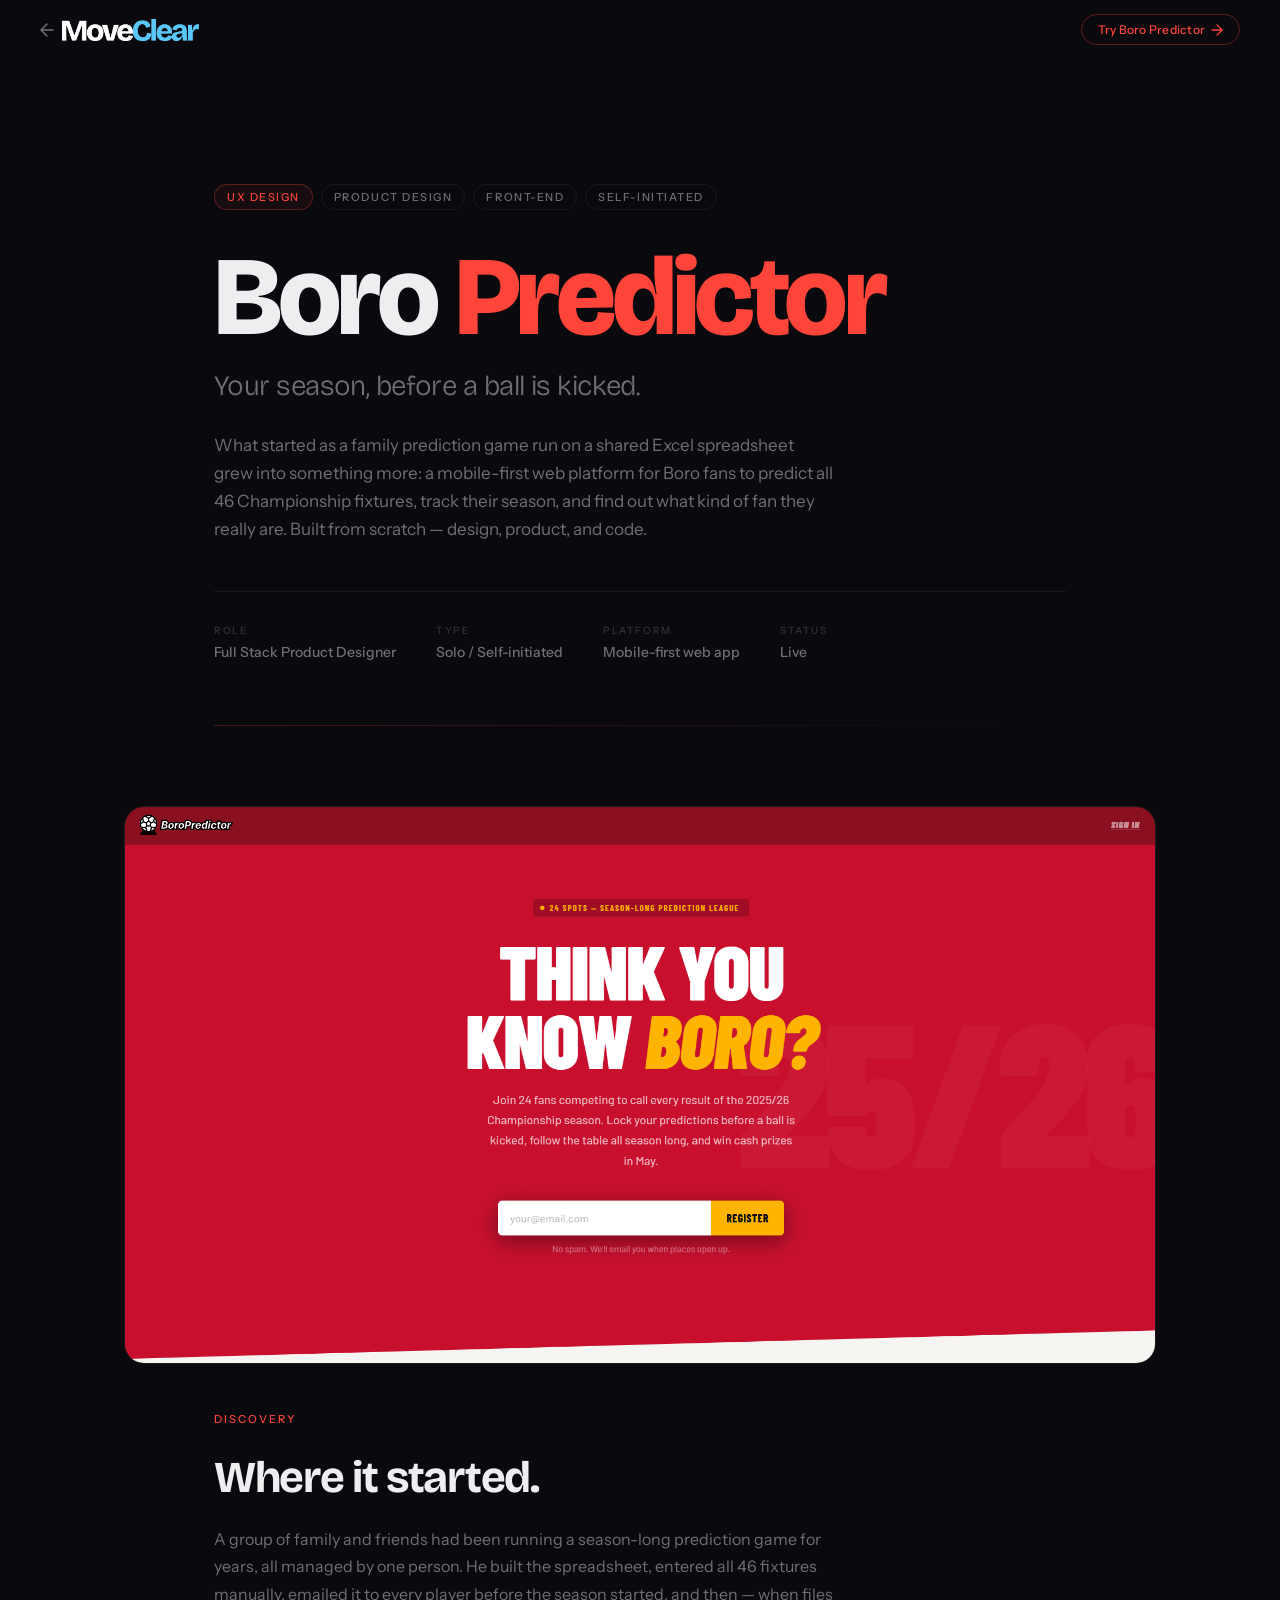
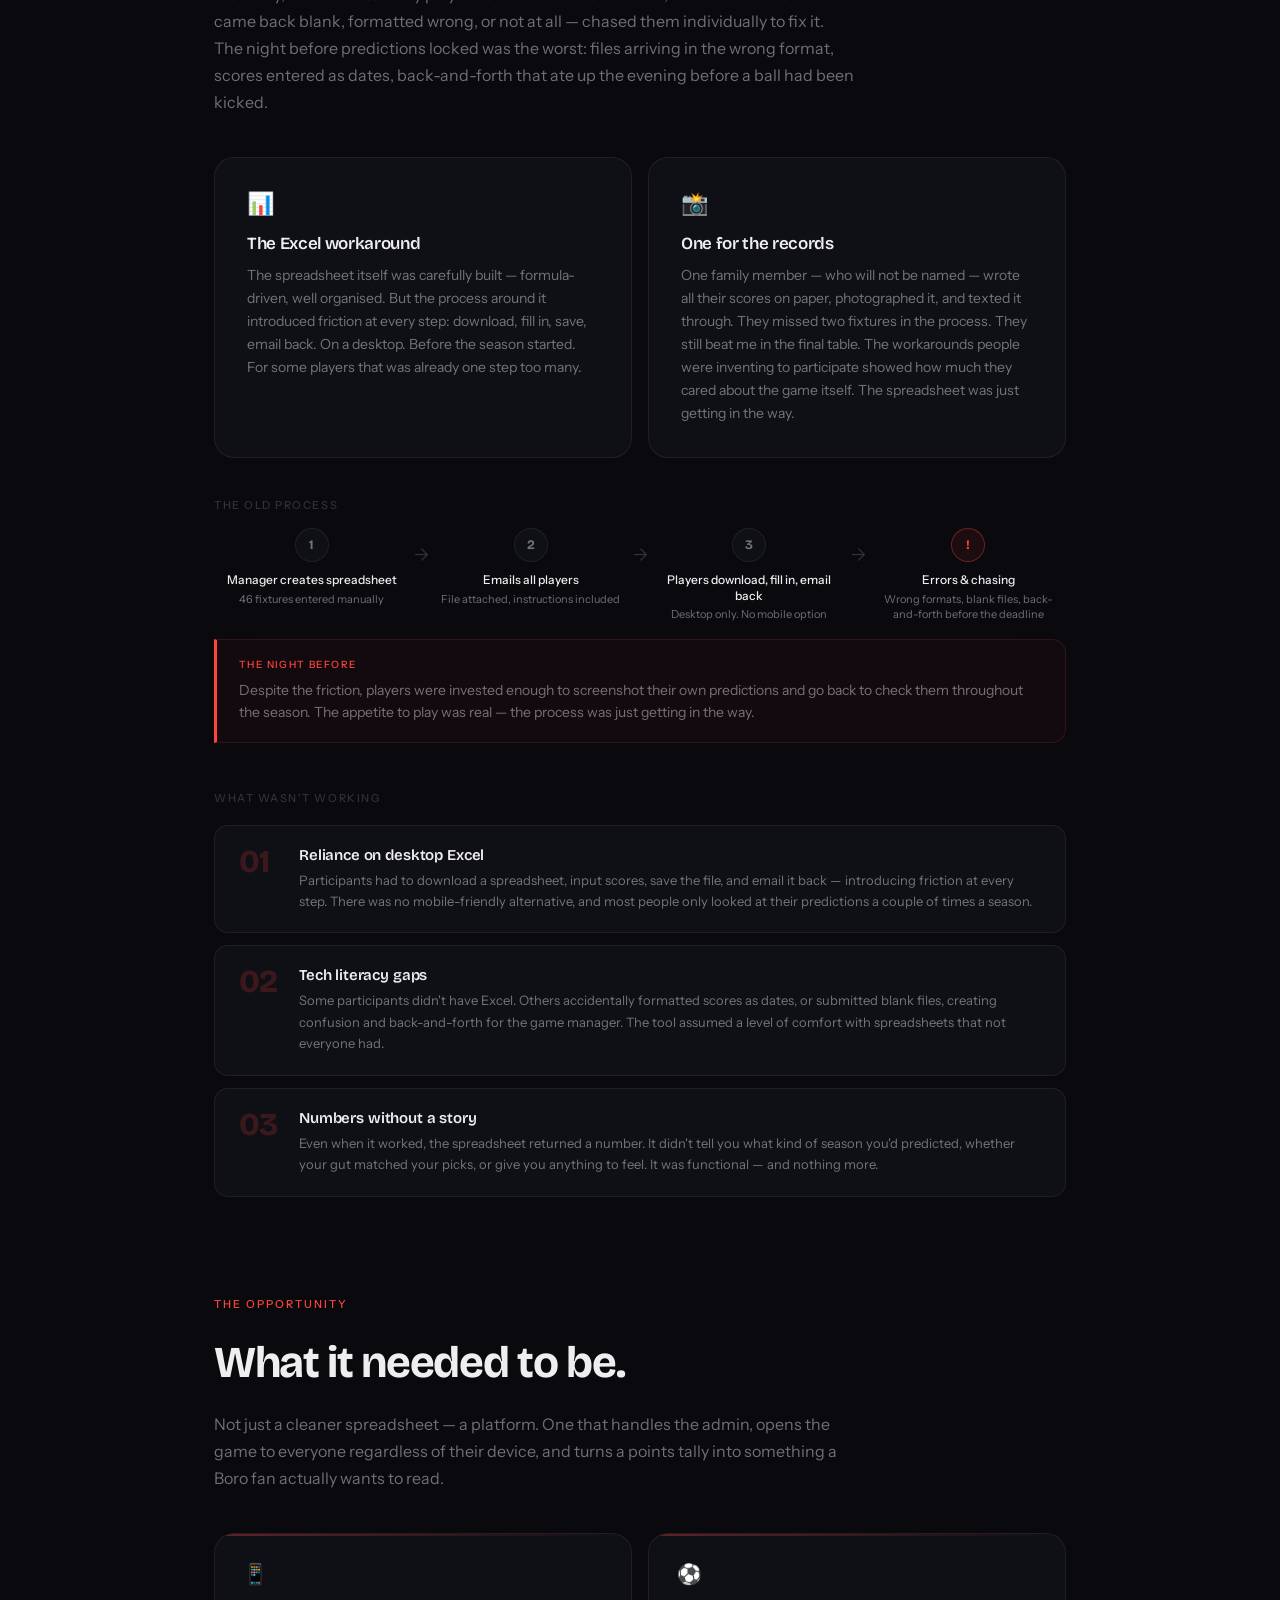
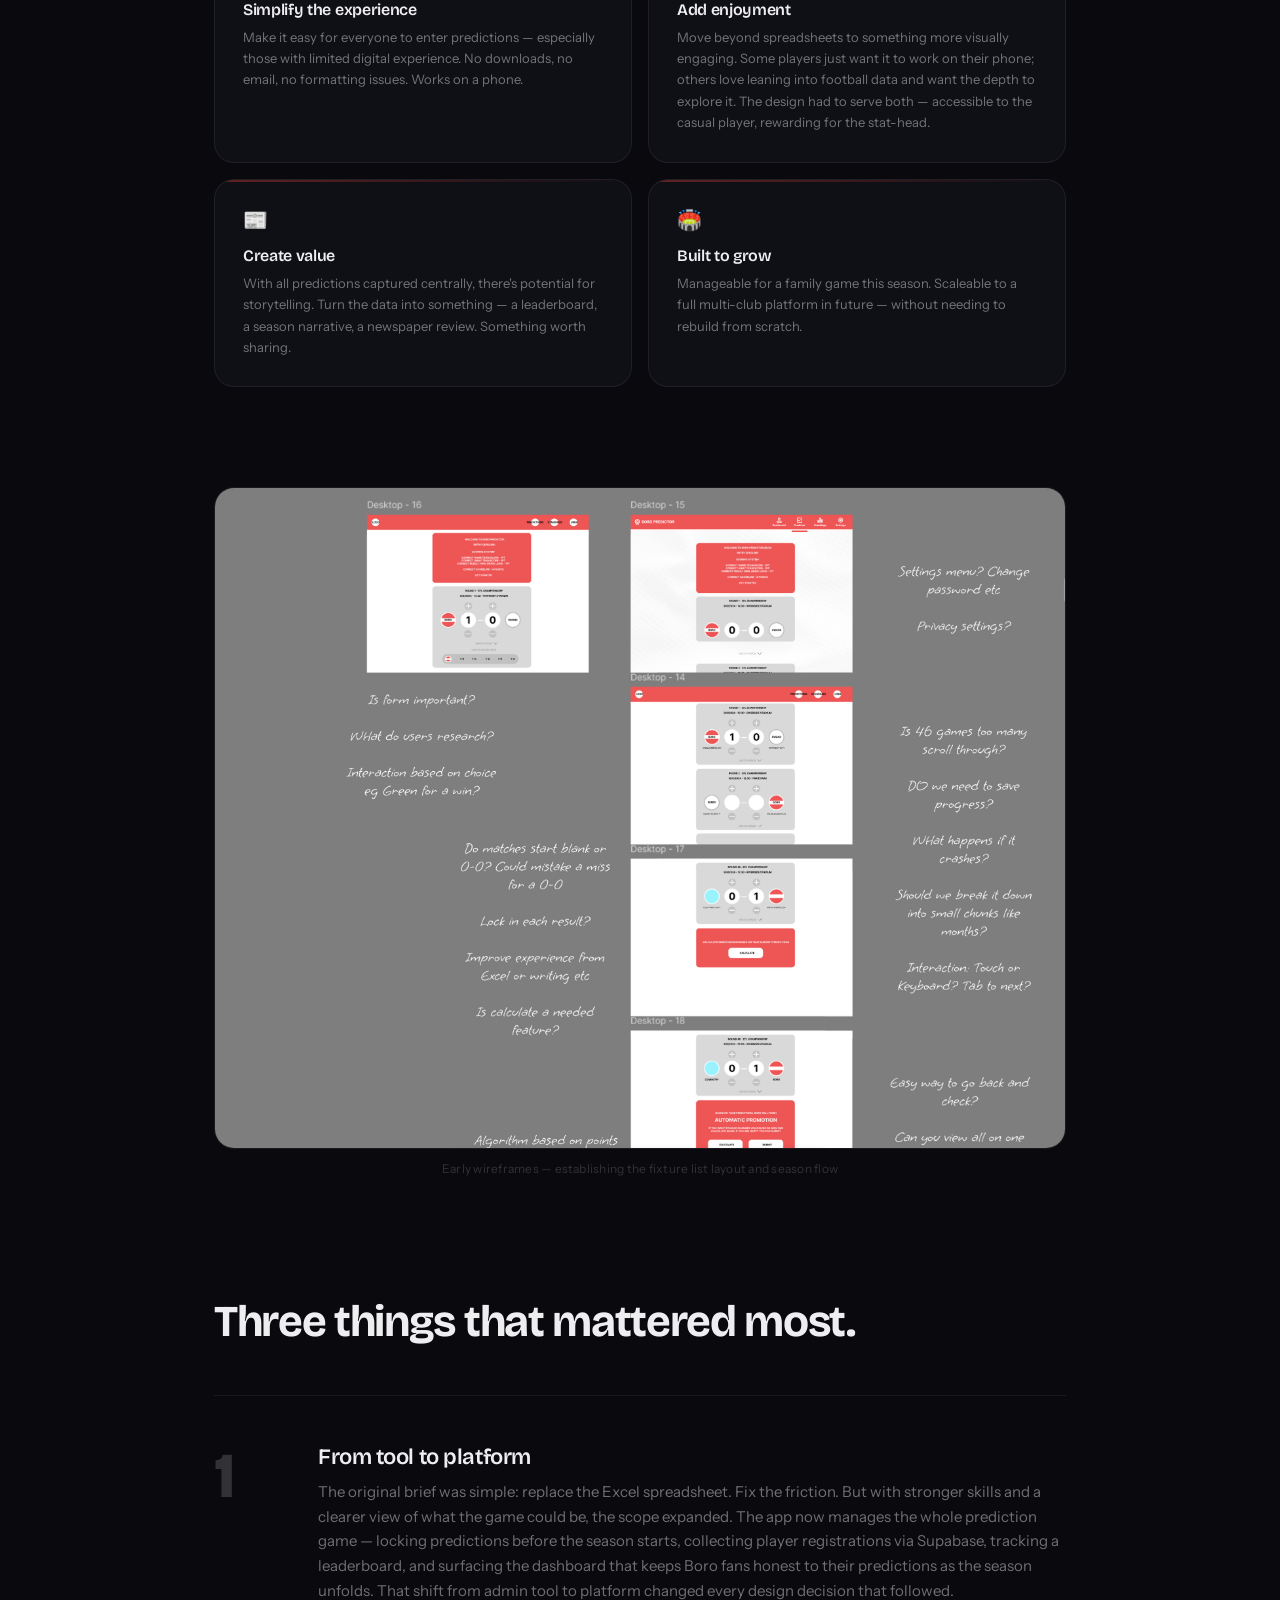
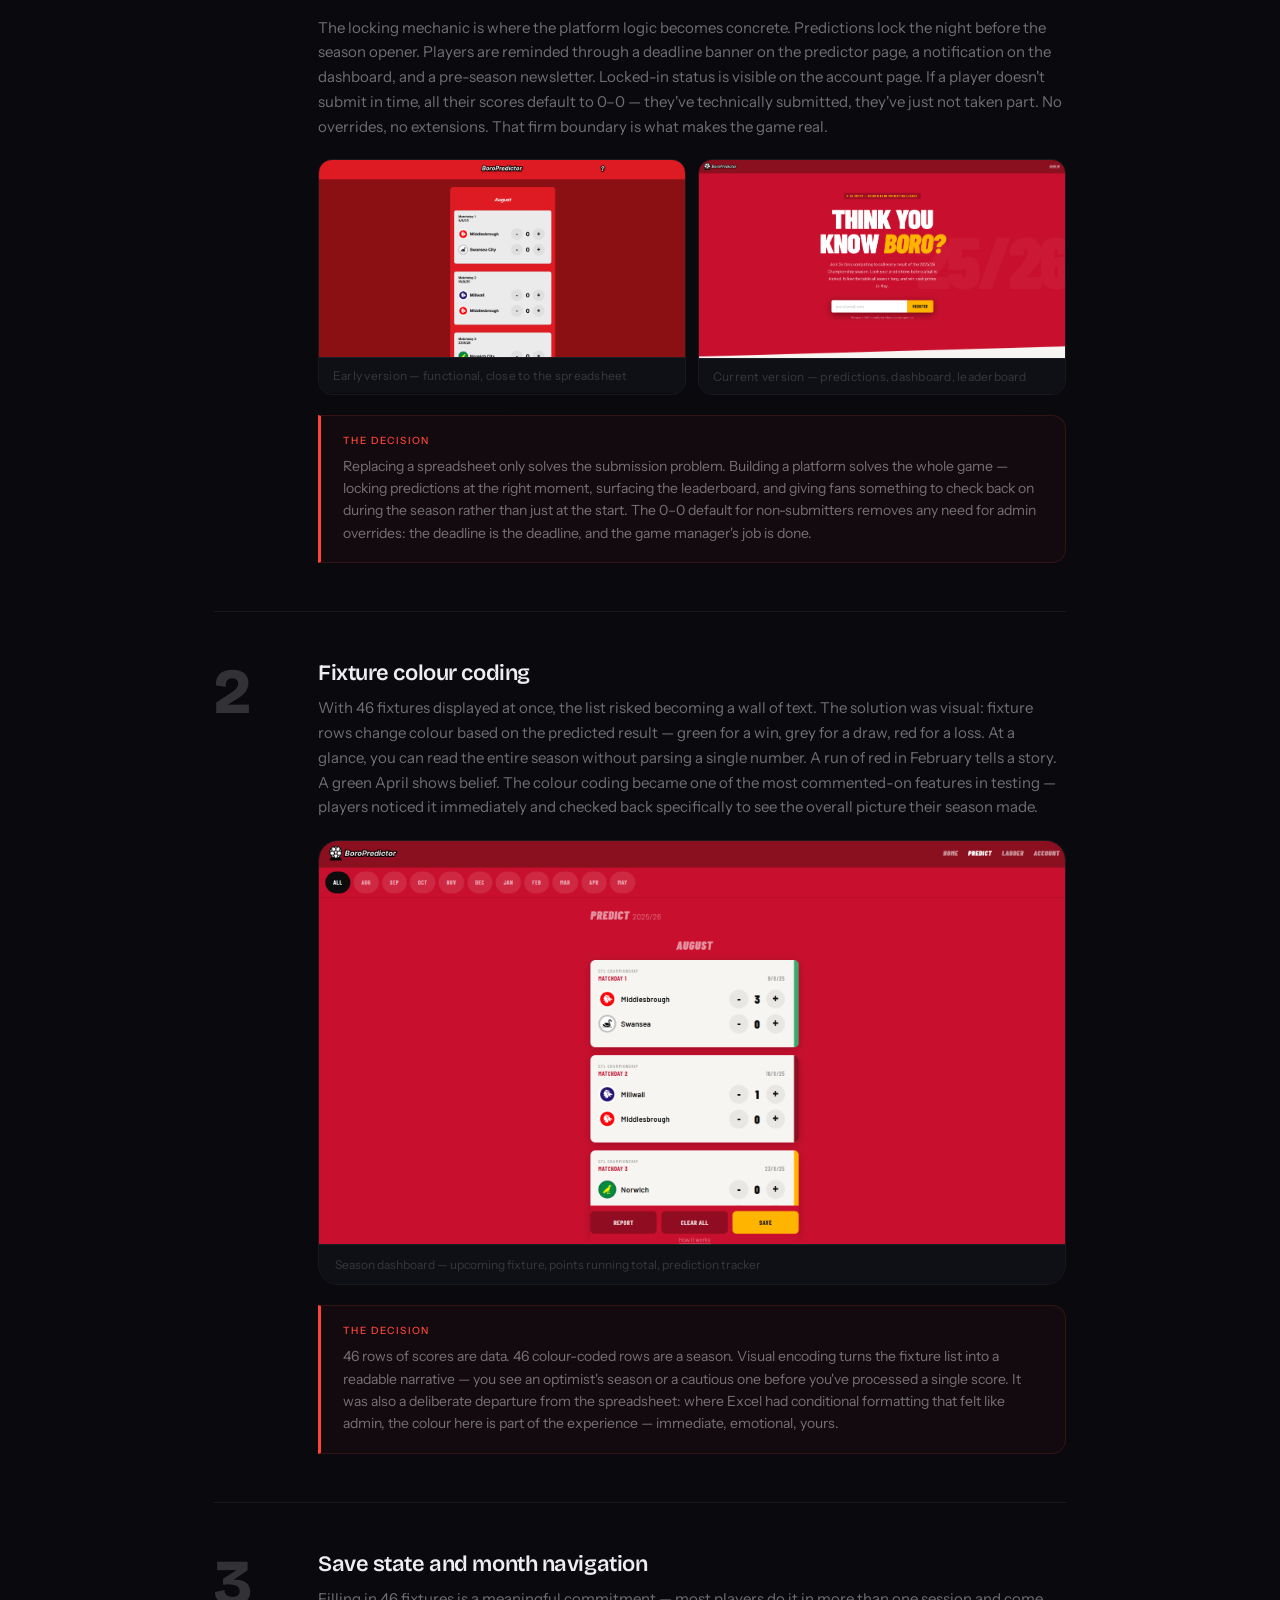
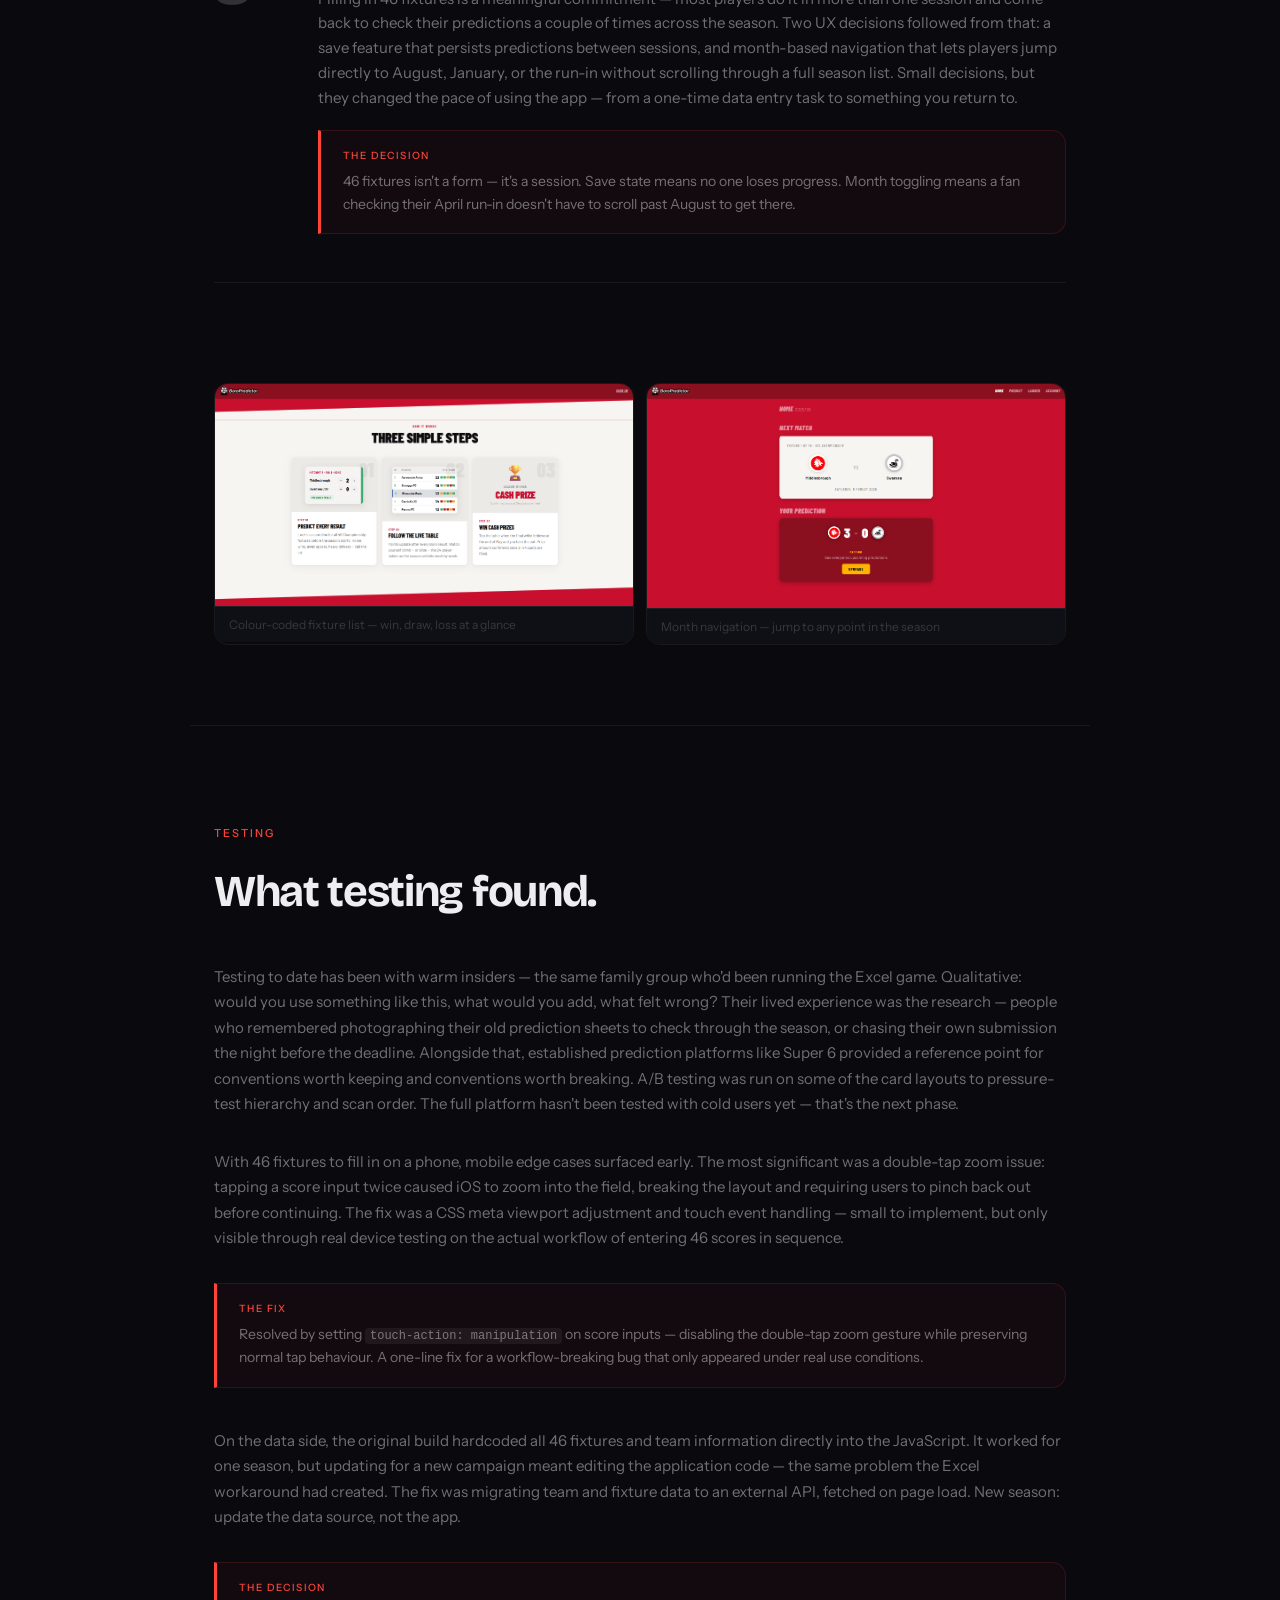
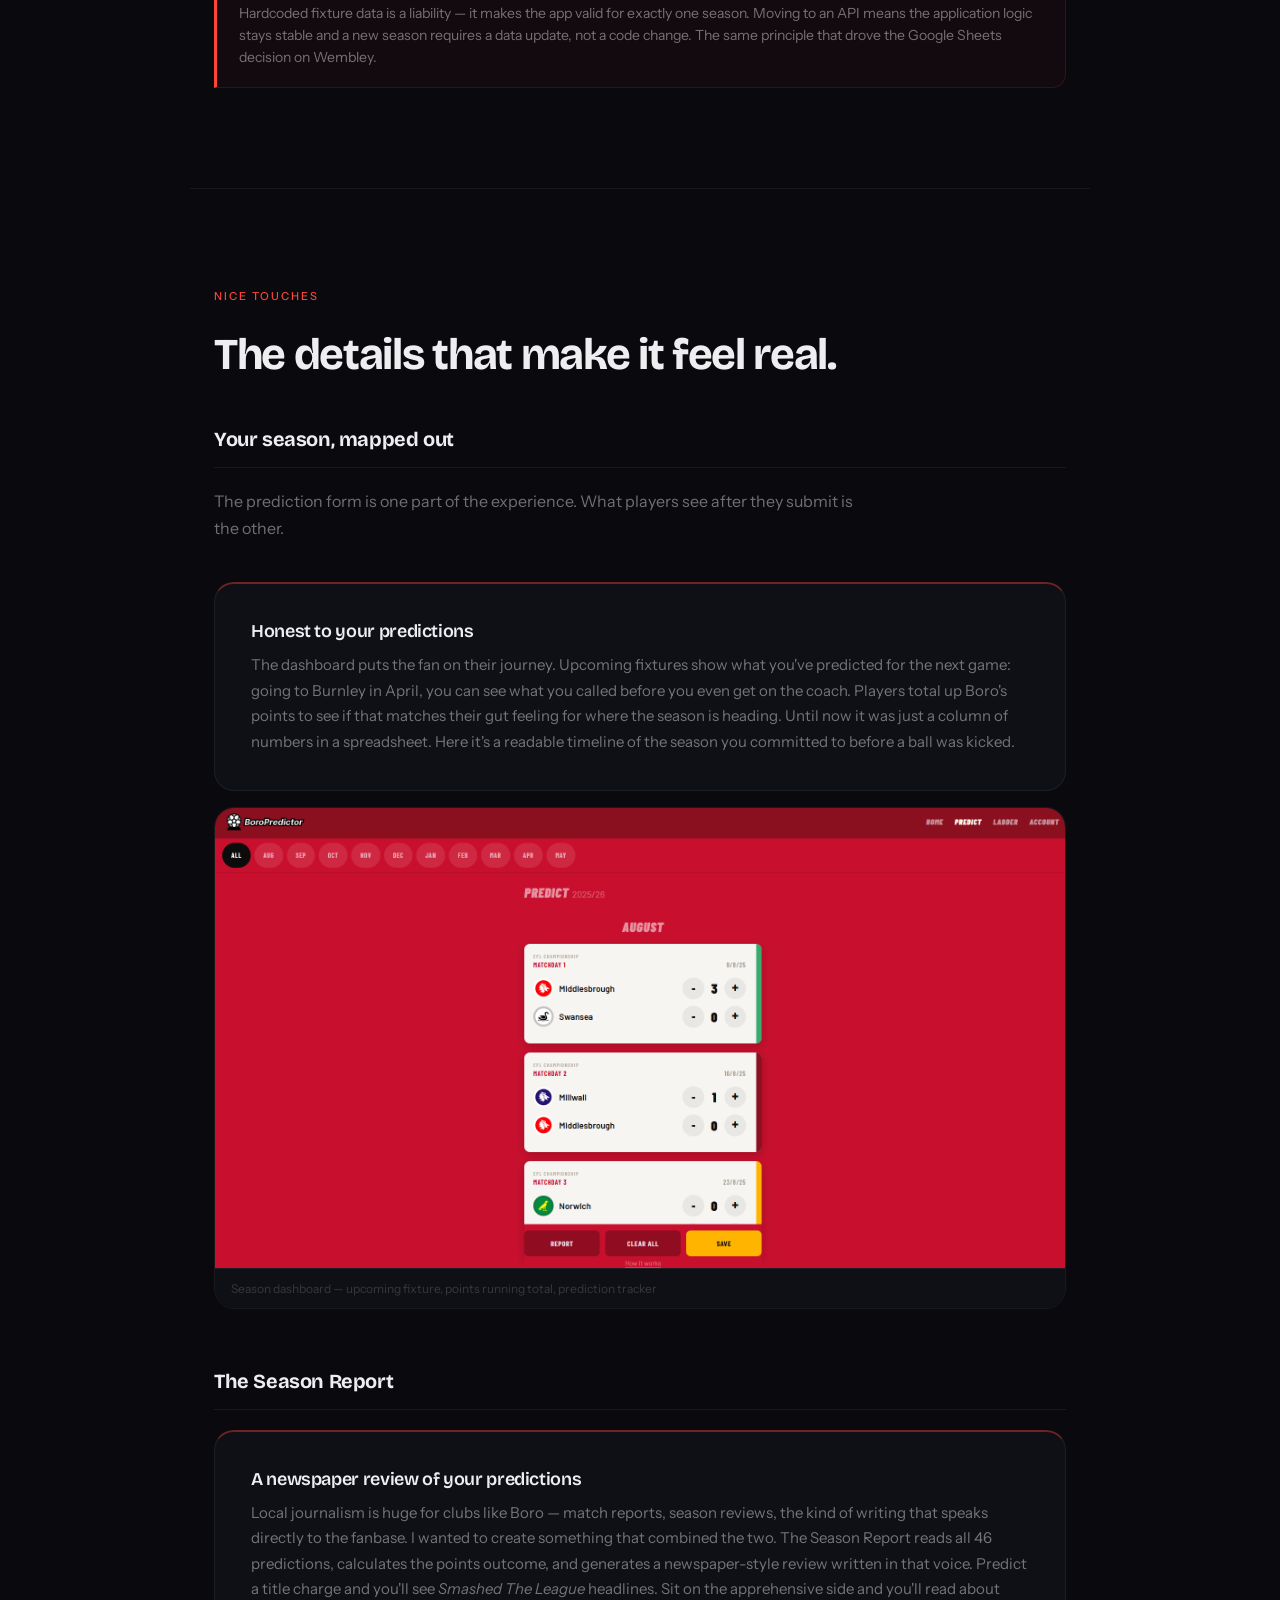
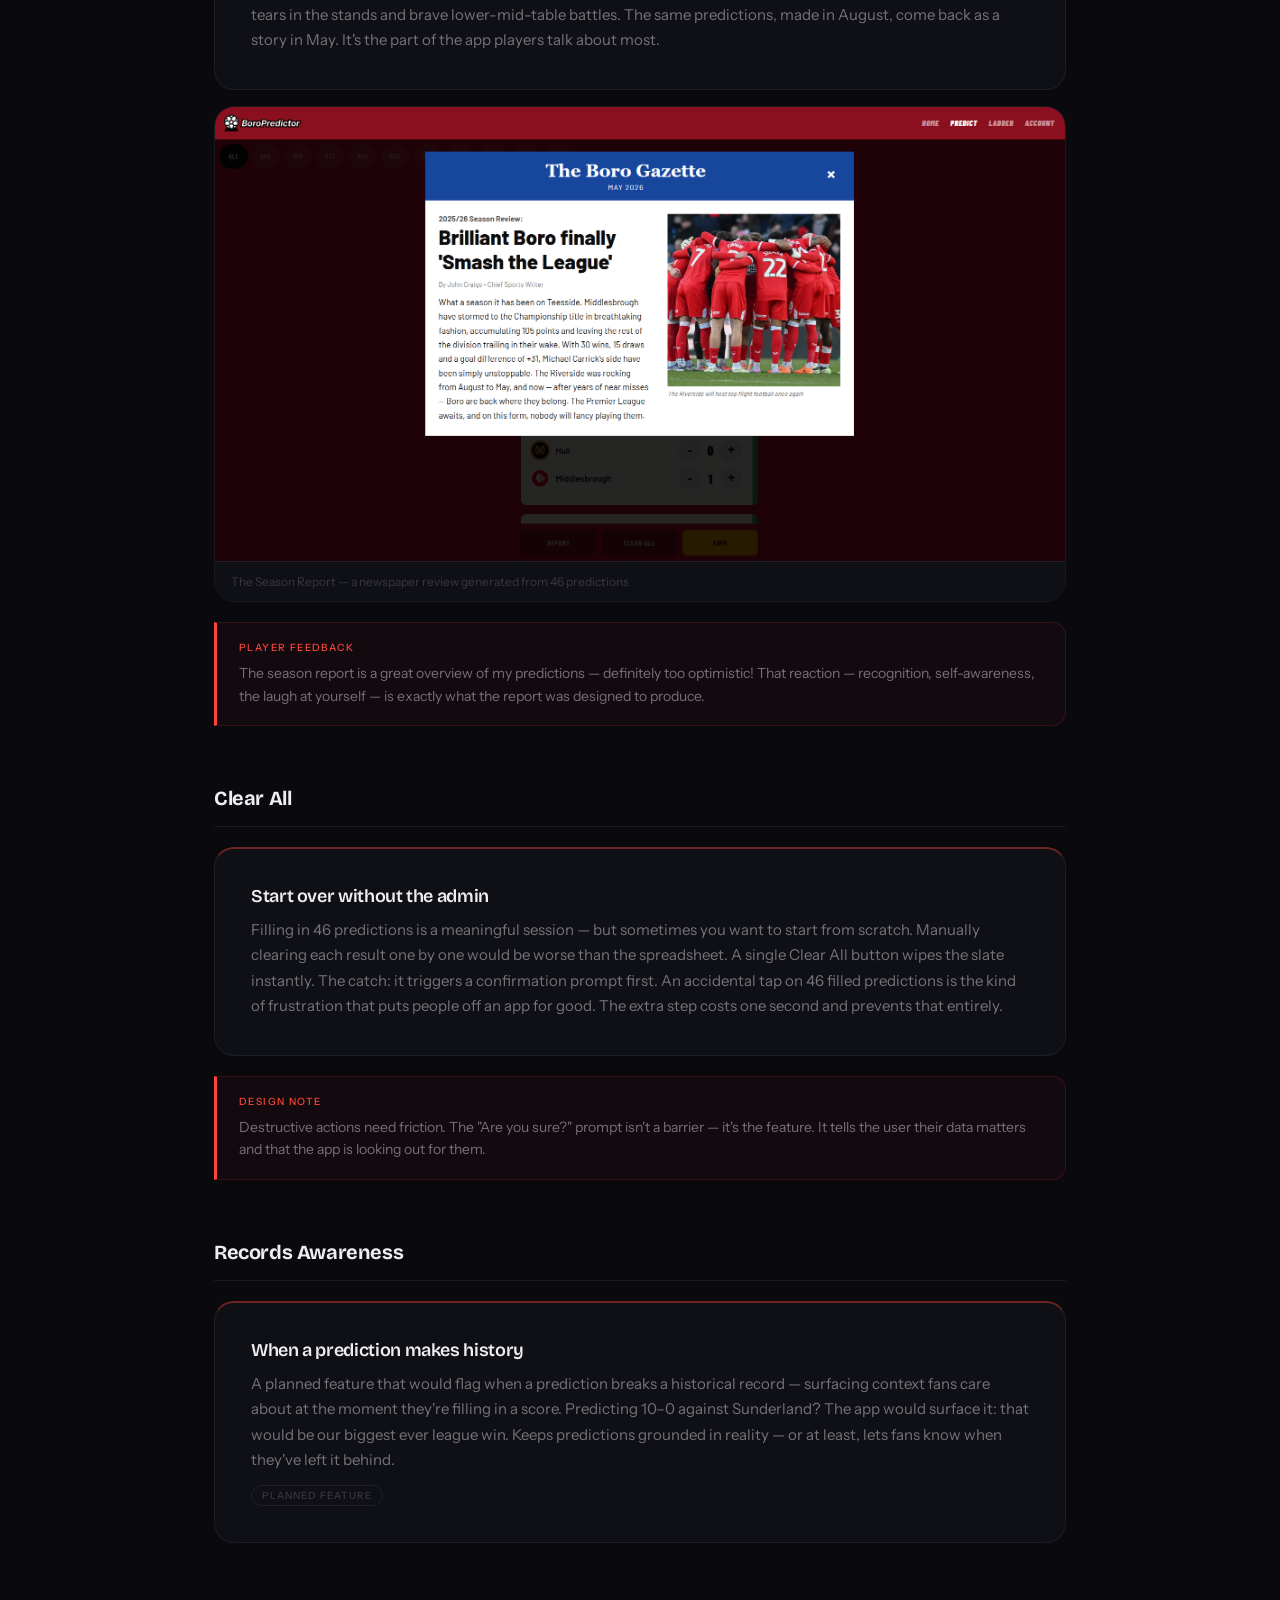
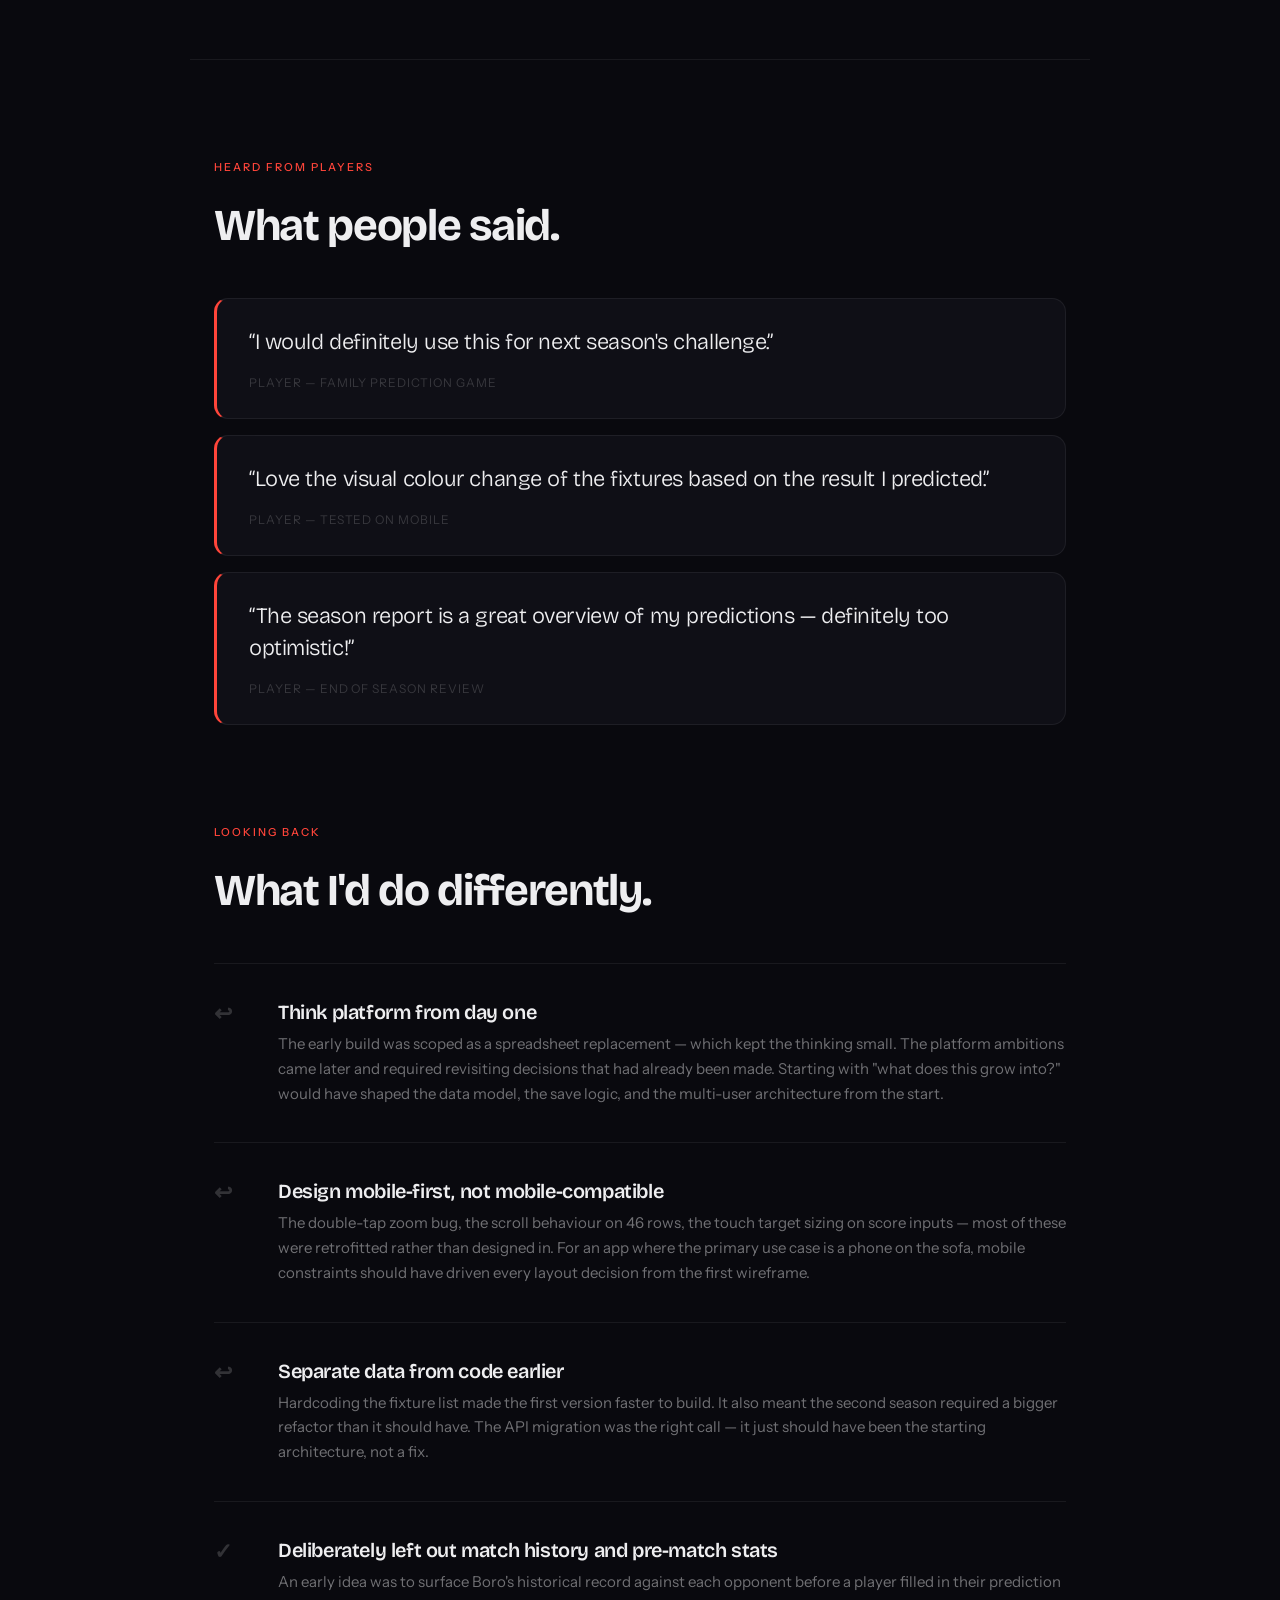
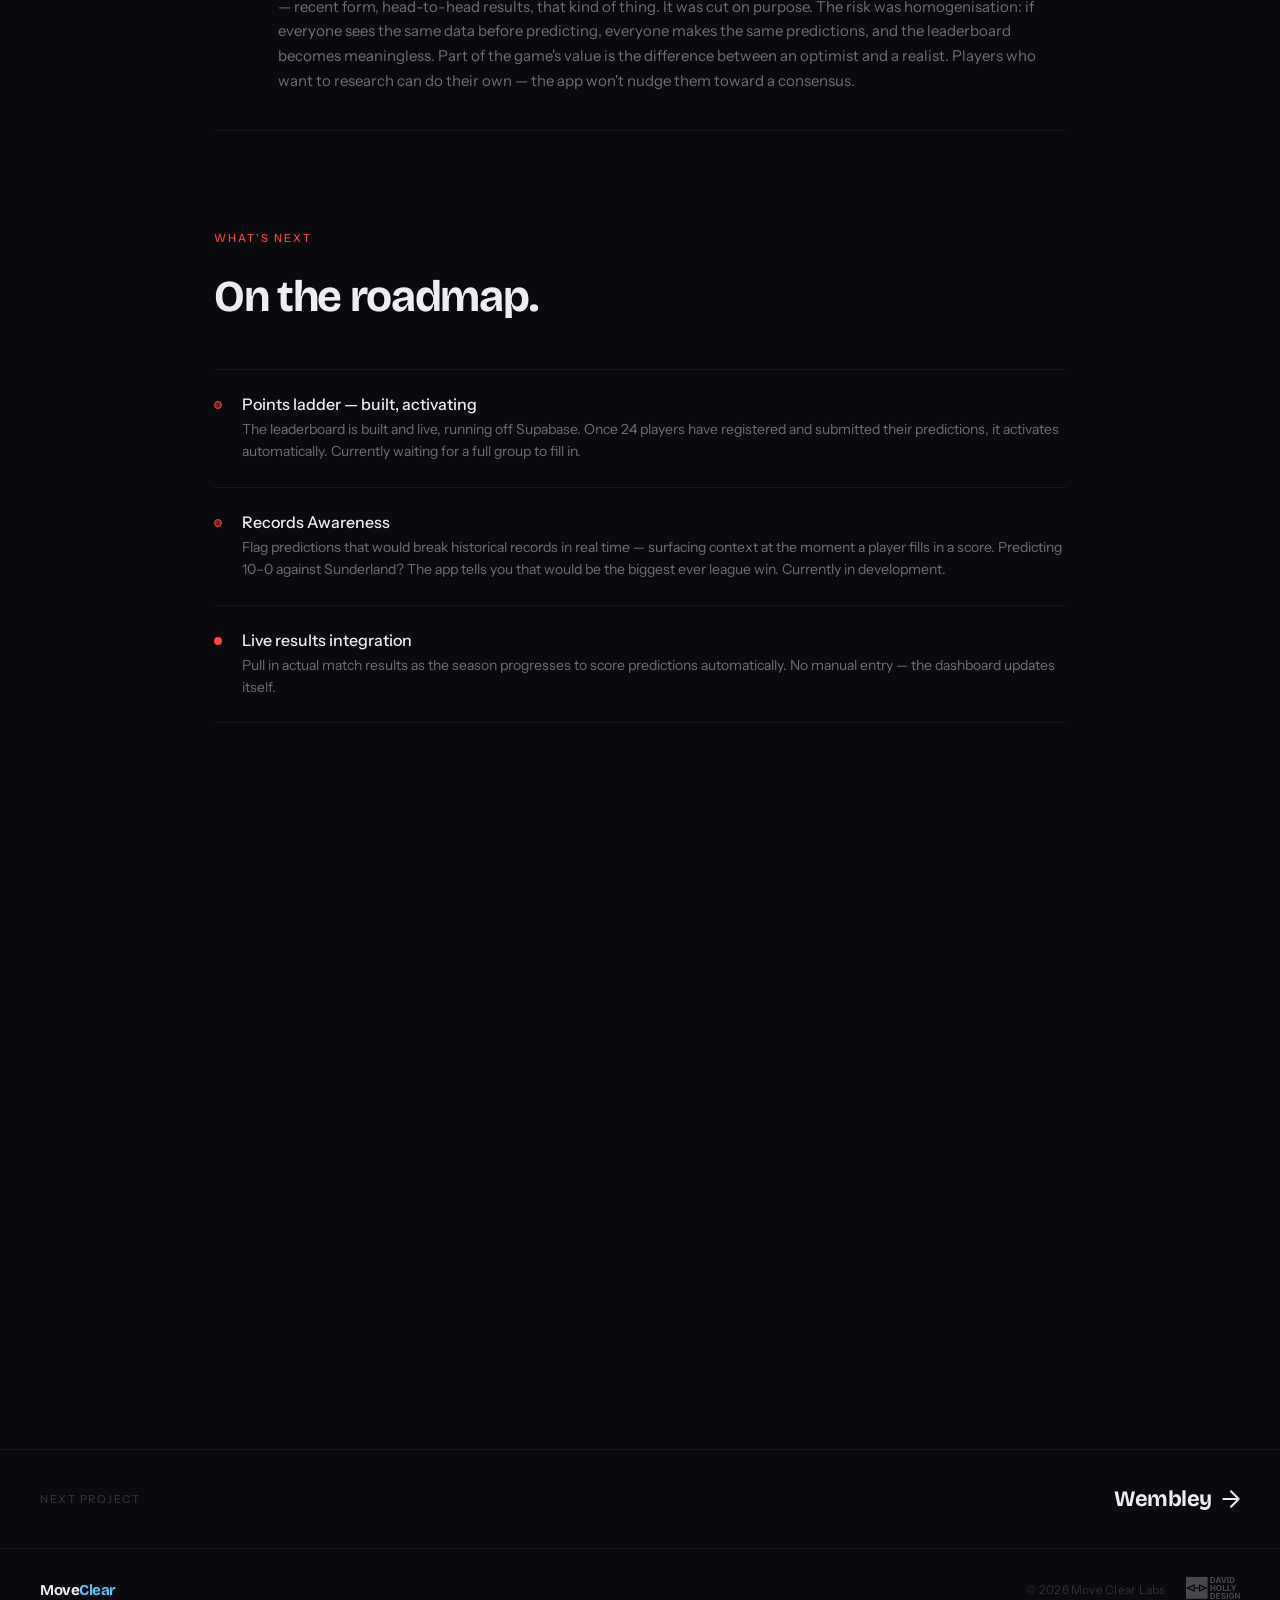
==== moveclear-predictor.html @ 159df7cf "Initial commit — Move Clear marketing site Co-Authored-By: Claude Sonnet 4.6 <noreply@anthropic.com>" ====
<!DOCTYPE html>
<html lang="en">
<head>
  <meta charset="UTF-8">
  <meta name="viewport" content="width=device-width, initial-scale=1.0">
  <title>Boro Predictor — Move Clear</title>
  <link rel="preconnect" href="https://fonts.googleapis.com">
  <link rel="preconnect" href="https://fonts.gstatic.com" crossorigin>
  <link href="https://fonts.googleapis.com/css2?family=Bricolage+Grotesque:opsz,wght@12..96,200..800&family=Instrument+Sans:wght@400;500&display=swap" rel="stylesheet">
  <style>
    *, *::before, *::after { box-sizing: border-box; margin: 0; padding: 0; }

    :root {
      --bg:           #09090E;
      --bg-card:      #0F0F16;
      --text:         #EEEEF0;
      --text-muted:   rgba(238,238,240,0.45);
      --text-dim:     rgba(238,238,240,0.18);
      --blue:         #5AC8FA;
      --border:       rgba(238,238,240,0.07);
      --radius:       14px;
      --radius-lg:    20px;
      --accent:       #FF453A;
      --accent-rgb:   255,69,58;
    }

    html { scroll-behavior: smooth; }
    body { font-family: 'Instrument Sans', -apple-system, sans-serif; background: var(--bg); color: var(--text); -webkit-font-smoothing: antialiased; overflow-x: hidden; }

    nav { position: fixed; top: 0; left: 0; right: 0; z-index: 100; height: 60px; display: flex; align-items: center; justify-content: space-between; padding: 0 40px; transition: background 0.4s ease, border-color 0.4s ease; border-bottom: 1px solid transparent; }
    nav.scrolled { background: rgba(9,9,14,0.85); border-color: var(--border); backdrop-filter: blur(20px); -webkit-backdrop-filter: blur(20px); }
    .nav-back { display: flex; align-items: center; gap: 8px; text-decoration: none; color: var(--text-muted); font-size: 13px; transition: color 0.2s, opacity 0.2s; }
    .nav-back:hover { color: var(--text); opacity: 0.8; }
    .nav-back svg { width: 14px; height: 14px; }
    .nav-mc-logo { height: 22px; width: auto; display: block; }
    .nav-cta { display: inline-flex; align-items: center; gap: 6px; padding: 7px 16px; border-radius: 40px; border: 1px solid rgba(var(--accent-rgb), 0.35); color: var(--accent); font-size: 12px; font-weight: 500; letter-spacing: 0.02em; text-decoration: none; transition: background 0.2s, border-color 0.2s; }
    .nav-cta:hover { background: rgba(var(--accent-rgb), 0.08); border-color: rgba(var(--accent-rgb), 0.6); }
    .nav-cta svg { width: 12px; height: 12px; }

    .case-hero { padding: 140px 24px 80px; max-width: 900px; margin: 0 auto; }
    .hero-tags { display: flex; gap: 8px; flex-wrap: wrap; margin-bottom: 36px; }
    .tag { font-size: 11px; font-weight: 500; letter-spacing: 0.14em; text-transform: uppercase; padding: 5px 12px; border-radius: 40px; border: 1px solid var(--border); color: var(--text-muted); }
    .tag.accent { color: var(--accent); border-color: rgba(var(--accent-rgb), 0.3); background: rgba(var(--accent-rgb), 0.06); }
    .hero-name { font-family: 'Bricolage Grotesque', sans-serif; font-size: clamp(56px, 10vw, 112px); font-weight: 800; line-height: 0.92; letter-spacing: -0.04em; color: var(--text); opacity: 0; animation: fadeUp 0.9s ease 0.1s forwards; }
    .hero-name span { color: var(--accent); }
    .hero-subtitle { margin-top: 20px; font-family: 'Bricolage Grotesque', sans-serif; font-size: clamp(18px, 2.8vw, 28px); font-weight: 300; color: var(--text-muted); letter-spacing: -0.02em; opacity: 0; animation: fadeUp 0.9s ease 0.25s forwards; }
    .hero-intro { margin-top: 28px; font-size: 17px; line-height: 1.65; color: var(--text-muted); max-width: 620px; opacity: 0; animation: fadeUp 0.9s ease 0.4s forwards; }
    .hero-meta { display: flex; gap: 40px; flex-wrap: wrap; margin-top: 48px; padding-top: 32px; border-top: 1px solid var(--border); opacity: 0; animation: fadeUp 0.9s ease 0.55s forwards; }
    .hero-meta-label { font-size: 10px; font-weight: 500; letter-spacing: 0.16em; text-transform: uppercase; color: var(--text-dim); margin-bottom: 6px; }
    .hero-meta-value { font-size: 14px; font-weight: 500; color: var(--text-muted); }
    .hero-divider { margin-top: 64px; width: 100%; height: 1px; background: linear-gradient(90deg, var(--accent), transparent); opacity: 0.25; }

    .hero-image { max-width: 1080px; margin: 0 auto; padding: 0 24px 48px; }
    .hero-image img { width: 100%; border-radius: var(--radius-lg); border: 1px solid var(--border); display: block; }

    .inline-image { max-width: 900px; margin: 0 auto; padding: 0 24px 80px; }
    .inline-image img { width: 100%; border-radius: var(--radius-lg); border: 1px solid var(--border); display: block; }
    .inline-image figcaption { margin-top: 12px; font-size: 12px; color: var(--text-dim); text-align: center; letter-spacing: 0.02em; }

    .image-grid { max-width: 900px; margin: 0 auto; padding: 0 24px 80px; display: grid; grid-template-columns: repeat(2, 1fr); gap: 12px; }
    .image-grid figure { border-radius: var(--radius); border: 1px solid var(--border); overflow: hidden; }
    .image-grid img { width: 100%; display: block; }
    .image-grid figcaption { padding: 10px 14px; font-size: 12px; color: var(--text-dim); background: var(--bg-card); border-top: 1px solid var(--border); }

    .content-section { max-width: 900px; margin: 0 auto; padding: 0 24px 100px; }
    .section-eyebrow { font-size: 11px; font-weight: 500; letter-spacing: 0.18em; text-transform: uppercase; color: var(--accent); margin-bottom: 28px; }
    .section-heading { font-family: 'Bricolage Grotesque', sans-serif; font-size: clamp(28px, 4vw, 44px); font-weight: 700; letter-spacing: -0.03em; line-height: 1.1; color: var(--text); margin-bottom: 48px; }
    .section-intro { font-size: 16px; line-height: 1.7; color: var(--text-muted); max-width: 640px; margin-bottom: 40px; margin-top: -24px; }

    /* Decision callout */
    .decision-callout { margin-top: 20px; padding: 18px 22px; background: rgba(var(--accent-rgb), 0.04); border: 1px solid rgba(var(--accent-rgb), 0.15); border-left: 3px solid var(--accent); border-radius: 0 var(--radius) var(--radius) 0; }
    .decision-callout-label { font-size: 10px; font-weight: 500; letter-spacing: 0.14em; text-transform: uppercase; color: var(--accent); margin-bottom: 8px; }
    .decision-callout-text { font-size: 14px; line-height: 1.6; color: var(--text-muted); }

    /* Discovery */
    .discovery-grid { display: grid; grid-template-columns: repeat(2, 1fr); gap: 16px; }
    .discovery-card { background: var(--bg-card); border: 1px solid var(--border); border-radius: var(--radius-lg); padding: 32px; }
    .discovery-icon { font-size: 22px; margin-bottom: 16px; }
    .discovery-title { font-family: 'Bricolage Grotesque', sans-serif; font-size: 17px; font-weight: 600; letter-spacing: -0.02em; color: var(--text); margin-bottom: 10px; }
    .discovery-desc { font-size: 14px; line-height: 1.65; color: var(--text-muted); }

    /* Old process flow */
    .process-flow { margin-top: 40px; }
    .flow-steps { display: flex; align-items: flex-start; gap: 0; flex-wrap: wrap; }
    .flow-step { flex: 1; min-width: 120px; display: flex; flex-direction: column; align-items: center; text-align: center; padding: 0 8px; }
    .flow-node { width: 34px; height: 34px; border-radius: 50%; background: var(--bg-card); border: 1px solid var(--border); display: flex; align-items: center; justify-content: center; font-family: 'Bricolage Grotesque', sans-serif; font-size: 13px; font-weight: 700; color: var(--text-muted); margin-bottom: 10px; flex-shrink: 0; }
    .flow-node-problem { background: rgba(var(--accent-rgb), 0.08); border-color: rgba(var(--accent-rgb), 0.35); color: var(--accent); }
    .flow-label { font-size: 12px; font-weight: 500; color: var(--text); margin-bottom: 4px; line-height: 1.3; }
    .flow-sub { font-size: 11px; color: var(--text-muted); line-height: 1.4; }
    .flow-arrow { font-size: 18px; color: var(--text-dim); margin-top: 8px; flex-shrink: 0; padding: 0 4px; align-self: flex-start; padding-top: 8px; }

    /* Problem cards */
    .research-eyebrow { font-size: 11px; font-weight: 500; letter-spacing: 0.14em; text-transform: uppercase; color: var(--text-dim); margin-top: 48px; margin-bottom: 20px; }
    .problem-list { display: flex; flex-direction: column; gap: 12px; }
    .problem-item { display: grid; grid-template-columns: 44px 1fr; gap: 16px; padding: 20px 24px; background: var(--bg-card); border: 1px solid var(--border); border-radius: var(--radius); align-items: start; }
    .problem-num { font-family: 'Bricolage Grotesque', sans-serif; font-size: 32px; font-weight: 800; color: rgba(var(--accent-rgb), 0.18); line-height: 1; letter-spacing: -0.04em; }
    .problem-title { font-family: 'Bricolage Grotesque', sans-serif; font-size: 15px; font-weight: 600; letter-spacing: -0.01em; color: var(--text); margin-bottom: 6px; }
    .problem-desc { font-size: 13px; line-height: 1.65; color: var(--text-muted); }

    /* Opportunity */
    .opportunity-list { display: grid; grid-template-columns: repeat(2, 1fr); gap: 16px; }
    .opportunity-item { padding: 28px; background: var(--bg-card); border: 1px solid var(--border); border-radius: var(--radius-lg); position: relative; overflow: hidden; }
    .opportunity-item::before { content: ''; position: absolute; top: 0; left: 0; right: 0; height: 2px; background: linear-gradient(90deg, var(--accent), transparent); opacity: 0.35; }
    .opportunity-icon { font-size: 20px; margin-bottom: 14px; }
    .opportunity-title { font-family: 'Bricolage Grotesque', sans-serif; font-size: 16px; font-weight: 600; letter-spacing: -0.02em; color: var(--text); margin-bottom: 8px; }
    .opportunity-desc { font-size: 13px; line-height: 1.65; color: var(--text-muted); }

    /* Approach */
    .approach-list { display: flex; flex-direction: column; }
    .approach-item { display: grid; grid-template-columns: 80px 1fr; gap: 24px; padding: 48px 0; border-bottom: 1px solid var(--border); }
    .approach-item:first-child { border-top: 1px solid var(--border); }
    .approach-num { font-family: 'Bricolage Grotesque', sans-serif; font-size: 64px; font-weight: 800; color: var(--text-dim); line-height: 1; letter-spacing: -0.05em; }
    .approach-title { font-family: 'Bricolage Grotesque', sans-serif; font-size: 22px; font-weight: 600; letter-spacing: -0.02em; color: var(--text); margin-bottom: 10px; }
    .approach-desc { font-size: 15px; line-height: 1.65; color: var(--text-muted); }
    .approach-visuals { margin-top: 20px; display: grid; grid-template-columns: repeat(2, 1fr); gap: 12px; }
    .approach-visuals figure { border-radius: var(--radius); border: 1px solid var(--border); overflow: hidden; }
    .approach-visuals img { width: 100%; display: block; }
    .approach-visuals figcaption { padding: 10px 14px; font-size: 12px; color: var(--text-dim); background: var(--bg-card); border-top: 1px solid var(--border); letter-spacing: 0.02em; }
    .approach-visual-full { margin-top: 12px; border-radius: var(--radius); border: 1px solid var(--border); overflow: hidden; }
    .approach-visual-full img { width: 100%; display: block; }

    /* Testing */
    .testing-story { font-size: 15px; line-height: 1.7; color: var(--text-muted); margin-bottom: 32px; }

    /* Subsection */
    .subsection-label { font-family: 'Bricolage Grotesque', sans-serif; font-size: 20px; font-weight: 700; letter-spacing: -0.02em; color: var(--text); margin-bottom: 20px; padding-bottom: 16px; border-bottom: 1px solid var(--border); }
    .subsection-spacer { margin-top: 60px; }

    /* Nice touches panels */
    .touch-panel { background: var(--bg-card); border: 1px solid var(--border); border-top: 2px solid rgba(var(--accent-rgb), 0.4); border-radius: var(--radius-lg); padding: 36px; margin-bottom: 16px; }
    .touch-panel-title { font-family: 'Bricolage Grotesque', sans-serif; font-size: 18px; font-weight: 600; letter-spacing: -0.02em; color: var(--text); margin-bottom: 10px; }
    .touch-panel-desc { font-size: 15px; line-height: 1.7; color: var(--text-muted); }
    .touch-panel-planned { display: inline-block; margin-top: 12px; font-size: 10px; font-weight: 500; letter-spacing: 0.1em; text-transform: uppercase; color: var(--text-dim); border: 1px solid var(--border); padding: 3px 10px; border-radius: 20px; }

    /* Quotes */
    .quotes-list { display: flex; flex-direction: column; gap: 16px; }
    .quote-block { background: var(--bg-card); border: 1px solid var(--border); border-left: 3px solid var(--accent); border-radius: var(--radius); padding: 28px 32px; }
    .quote-text { font-family: 'Bricolage Grotesque', sans-serif; font-size: clamp(17px, 2.2vw, 22px); font-weight: 300; line-height: 1.45; letter-spacing: -0.02em; color: var(--text); margin-bottom: 16px; }
    .quote-text::before { content: '\201C'; }
    .quote-text::after  { content: '\201D'; }
    .quote-author { font-size: 12px; color: var(--text-dim); letter-spacing: 0.08em; text-transform: uppercase; }

    /* Reflections */
    .reflection-list { display: flex; flex-direction: column; }
    .reflection-item { display: grid; grid-template-columns: 44px 1fr; gap: 20px; padding: 36px 0; border-bottom: 1px solid var(--border); }
    .reflection-item:first-child { border-top: 1px solid var(--border); }
    .reflection-marker { font-family: 'Bricolage Grotesque', sans-serif; font-size: 22px; font-weight: 800; color: var(--text-dim); line-height: 1.3; }
    .reflection-title { font-family: 'Bricolage Grotesque', sans-serif; font-size: 20px; font-weight: 600; letter-spacing: -0.02em; color: var(--text); margin-bottom: 8px; }
    .reflection-desc { font-size: 15px; line-height: 1.65; color: var(--text-muted); }

    /* Next steps */
    .next-steps { display: flex; flex-direction: column; }
    .next-step { display: flex; gap: 20px; align-items: flex-start; padding: 24px 0; border-bottom: 1px solid var(--border); }
    .next-step:first-child { border-top: 1px solid var(--border); }
    .step-dot { width: 8px; height: 8px; border-radius: 50%; background: var(--accent); margin-top: 7px; flex-shrink: 0; }
    .step-dot.wip { background: rgba(var(--accent-rgb), 0.4); border: 1px solid var(--accent); }
    .step-title { font-size: 16px; font-weight: 500; color: var(--text); margin-bottom: 4px; }
    .step-desc { font-size: 14px; line-height: 1.6; color: var(--text-muted); }

    .section-divider { width: 100%; height: 1px; background: var(--border); max-width: 900px; margin: 0 auto 100px; }

    .case-cta { max-width: 900px; margin: 0 auto; padding: 0 24px 140px; text-align: center; }
    .cta-heading { font-family: 'Bricolage Grotesque', sans-serif; font-size: clamp(32px, 5vw, 56px); font-weight: 700; letter-spacing: -0.03em; line-height: 1.1; color: var(--text); margin-bottom: 20px; }
    .cta-sub { font-size: 16px; color: var(--text-muted); margin-bottom: 40px; }
    .cta-btn { display: inline-flex; align-items: center; gap: 8px; padding: 14px 32px; border-radius: 40px; background: var(--accent); color: #EEEEF0; font-size: 15px; font-weight: 600; text-decoration: none; transition: opacity 0.2s, transform 0.2s; letter-spacing: -0.01em; }
    .cta-btn:hover { opacity: 0.88; transform: translateY(-1px); }
    .cta-btn svg { width: 16px; height: 16px; }

    footer { border-top: 1px solid var(--border); padding: 28px 40px; display: flex; align-items: center; justify-content: space-between; }
    .footer-left { font-family: 'Bricolage Grotesque', sans-serif; font-size: 15px; font-weight: 700; letter-spacing: -0.03em; }
    .footer-left .c { color: var(--blue); }
    .footer-right { display: flex; align-items: center; gap: 20px; font-size: 12px; color: var(--text-dim); letter-spacing: 0.02em; }
    .footer-dhd { height: 22px; width: auto; opacity: 0.28; transition: opacity 0.2s; }
    .footer-dhd:hover { opacity: 0.6; }

    .reveal { opacity: 0; transform: translateY(22px); transition: opacity 0.7s ease, transform 0.7s ease; }
    .reveal.visible { opacity: 1; transform: none; }
    .reveal-delay-1 { transition-delay: 0.1s; }
    .reveal-delay-2 { transition-delay: 0.2s; }
    .reveal-delay-3 { transition-delay: 0.3s; }
    .reveal-delay-4 { transition-delay: 0.4s; }

    @keyframes fadeUp {
      from { opacity: 0; transform: translateY(20px); }
      to   { opacity: 1; transform: translateY(0); }
    }

    /* Chapter nav */
    .chapter-nav { position: sticky; top: 60px; z-index: 90; background: rgba(9,9,14,0.88); border-bottom: 1px solid var(--border); backdrop-filter: blur(20px); -webkit-backdrop-filter: blur(20px); opacity: 0; transform: translateY(-4px); transition: opacity 0.3s ease, transform 0.3s ease; pointer-events: none; }
    .chapter-nav.visible { opacity: 1; transform: translateY(0); pointer-events: auto; }
    .chapter-nav-inner { display: flex; overflow-x: auto; scrollbar-width: none; max-width: 920px; margin: 0 auto; padding: 0 24px; }
    .chapter-nav-inner::-webkit-scrollbar { display: none; }
    .chapter-nav-item { display: flex; align-items: center; padding: 13px 14px; font-size: 12px; font-weight: 500; letter-spacing: 0.04em; color: var(--text-dim); text-decoration: none; white-space: nowrap; border-bottom: 2px solid transparent; transition: color 0.2s, border-color 0.2s; position: relative; top: 1px; flex-shrink: 0; }
    .chapter-nav-item:hover { color: var(--text-muted); }
    .chapter-nav-item.active { color: var(--accent); border-bottom-color: var(--accent); }

    /* Next project */
    .next-project { border-top: 1px solid var(--border); padding: 36px 40px; display: flex; align-items: center; justify-content: space-between; max-width: 100%; }
    .next-project-label { font-size: 11px; font-weight: 500; letter-spacing: 0.14em; text-transform: uppercase; color: var(--text-dim); }
    .next-project-link { display: inline-flex; align-items: center; gap: 10px; font-family: 'Bricolage Grotesque', sans-serif; font-size: 22px; font-weight: 700; letter-spacing: -0.02em; color: var(--text); text-decoration: none; transition: color 0.2s; }
    .next-project-link:hover { color: var(--accent); }
    .next-project-link svg { width: 18px; height: 18px; transition: transform 0.2s; }
    .next-project-link:hover svg { transform: translateX(4px); }

    @media (max-width: 700px) {
      nav { padding: 0 20px; }
      .discovery-grid, .opportunity-list, .approach-visuals, .image-grid { grid-template-columns: 1fr; }
      .approach-item { grid-template-columns: 56px 1fr; }
      .approach-num { font-size: 44px; }
      .problem-item { grid-template-columns: 36px 1fr; }
      .reflection-item { grid-template-columns: 32px 1fr; }
      footer { flex-direction: column; gap: 8px; text-align: center; }
    }
  </style>
</head>
<body>

  <div class="chapter-nav" id="chapter-nav">
    <div class="chapter-nav-inner">
      <a class="chapter-nav-item" href="#s-discovery">Discovery</a>
      <a class="chapter-nav-item" href="#s-opportunity">Opportunity</a>
      <a class="chapter-nav-item" href="#s-decisions">Decisions</a>
      <a class="chapter-nav-item" href="#s-testing">Testing</a>
      <a class="chapter-nav-item" href="#s-nice-touches">Nice Touches</a>
      <a class="chapter-nav-item" href="#s-quotes">Players</a>
      <a class="chapter-nav-item" href="#s-reflections">Reflections</a>
      <a class="chapter-nav-item" href="#s-next">Roadmap</a>
    </div>
  </div>

  <nav id="nav">
    <a href="index.html" class="nav-back">
      <svg viewBox="0 0 14 14" fill="none"><path d="M13 7H1M7 13l-6-6 6-6" stroke="currentColor" stroke-width="1.5" stroke-linecap="round" stroke-linejoin="round"/></svg>
      <img src="moveclear_logo.png" alt="Move Clear" class="nav-mc-logo">
    </a>
    <a href="https://d4vidholly.github.io/Boro-Predictor/" target="_blank" rel="noopener" class="nav-cta">
      Try Boro Predictor
      <svg viewBox="0 0 14 14" fill="none"><path d="M1 7h12M7 1l6 6-6 6" stroke="currentColor" stroke-width="1.5" stroke-linecap="round" stroke-linejoin="round"/></svg>
    </a>
  </nav>

  <!-- HERO -->
  <section class="case-hero">
    <div class="hero-tags">
      <span class="tag accent">UX Design</span>
      <span class="tag">Product Design</span>
      <span class="tag">Front-End</span>
      <span class="tag">Self-Initiated</span>
    </div>
    <h1 class="hero-name">Boro <span>Predictor</span></h1>
    <p class="hero-subtitle">Your season, before a ball is kicked.</p>
    <p class="hero-intro">What started as a family prediction game run on a shared Excel spreadsheet grew into something more: a mobile-first web platform for Boro fans to predict all 46 Championship fixtures, track their season, and find out what kind of fan they really are. Built from scratch — design, product, and code.</p>
    <div class="hero-meta">
      <div>
        <p class="hero-meta-label">Role</p>
        <p class="hero-meta-value">Full Stack Product Designer</p>
      </div>
      <div>
        <p class="hero-meta-label">Type</p>
        <p class="hero-meta-value">Solo / Self-initiated</p>
      </div>
      <div>
        <p class="hero-meta-label">Platform</p>
        <p class="hero-meta-value">Mobile-first web app</p>
      </div>
      <div>
        <p class="hero-meta-label">Status</p>
        <p class="hero-meta-value">Live</p>
      </div>
    </div>
    <div class="hero-divider"></div>
  </section>

  <!-- HERO IMAGE -->
  <div class="hero-image">
    <img src="predictor-assets/Screenshot%202026-05-25%20130117.png" alt="Boro Predictor — fixture list" loading="lazy">
  </div>

  <!-- DISCOVERY -->
  <section class="content-section" id="s-discovery">
    <p class="section-eyebrow reveal">Discovery</p>
    <h2 class="section-heading reveal">Where it started.</h2>
    <p class="section-intro reveal">A group of family and friends had been running a season-long prediction game for years, all managed by one person. He built the spreadsheet, entered all 46 fixtures manually, emailed it to every player before the season started, and then — when files came back blank, formatted wrong, or not at all — chased them individually to fix it. The night before predictions locked was the worst: files arriving in the wrong format, scores entered as dates, back-and-forth that ate up the evening before a ball had been kicked.</p>

    <div class="discovery-grid">
      <div class="discovery-card reveal reveal-delay-1">
        <p class="discovery-icon">📊</p>
        <p class="discovery-title">The Excel workaround</p>
        <p class="discovery-desc">The spreadsheet itself was carefully built — formula-driven, well organised. But the process around it introduced friction at every step: download, fill in, save, email back. On a desktop. Before the season started. For some players that was already one step too many.</p>
      </div>
      <div class="discovery-card reveal reveal-delay-2">
        <p class="discovery-icon">📸</p>
        <p class="discovery-title">One for the records</p>
        <p class="discovery-desc">One family member — who will not be named — wrote all their scores on paper, photographed it, and texted it through. They missed two fixtures in the process. They still beat me in the final table. The workarounds people were inventing to participate showed how much they cared about the game itself. The spreadsheet was just getting in the way.</p>
      </div>
    </div>

    <div class="process-flow reveal">
      <p class="research-eyebrow" style="margin-top:40px;margin-bottom:16px;">The old process</p>
      <div class="flow-steps">
        <div class="flow-step">
          <div class="flow-node">1</div>
          <p class="flow-label">Manager creates spreadsheet</p>
          <p class="flow-sub">46 fixtures entered manually</p>
        </div>
        <div class="flow-arrow">→</div>
        <div class="flow-step">
          <div class="flow-node">2</div>
          <p class="flow-label">Emails all players</p>
          <p class="flow-sub">File attached, instructions included</p>
        </div>
        <div class="flow-arrow">→</div>
        <div class="flow-step">
          <div class="flow-node">3</div>
          <p class="flow-label">Players download, fill in, email back</p>
          <p class="flow-sub">Desktop only. No mobile option</p>
        </div>
        <div class="flow-arrow">→</div>
        <div class="flow-step">
          <div class="flow-node flow-node-problem">!</div>
          <p class="flow-label">Errors &amp; chasing</p>
          <p class="flow-sub">Wrong formats, blank files, back-and-forth before the deadline</p>
        </div>
      </div>
      <div class="decision-callout" style="margin-top:16px;">
        <p class="decision-callout-label">The night before</p>
        <p class="decision-callout-text">Despite the friction, players were invested enough to screenshot their own predictions and go back to check them throughout the season. The appetite to play was real — the process was just getting in the way.</p>
      </div>
    </div>

    <p class="research-eyebrow reveal">What wasn't working</p>
    <div class="problem-list">
      <div class="problem-item reveal reveal-delay-1">
        <p class="problem-num">01</p>
        <div>
          <p class="problem-title">Reliance on desktop Excel</p>
          <p class="problem-desc">Participants had to download a spreadsheet, input scores, save the file, and email it back — introducing friction at every step. There was no mobile-friendly alternative, and most people only looked at their predictions a couple of times a season.</p>
        </div>
      </div>
      <div class="problem-item reveal reveal-delay-2">
        <p class="problem-num">02</p>
        <div>
          <p class="problem-title">Tech literacy gaps</p>
          <p class="problem-desc">Some participants didn't have Excel. Others accidentally formatted scores as dates, or submitted blank files, creating confusion and back-and-forth for the game manager. The tool assumed a level of comfort with spreadsheets that not everyone had.</p>
        </div>
      </div>
      <div class="problem-item reveal reveal-delay-3">
        <p class="problem-num">03</p>
        <div>
          <p class="problem-title">Numbers without a story</p>
          <p class="problem-desc">Even when it worked, the spreadsheet returned a number. It didn't tell you what kind of season you'd predicted, whether your gut matched your picks, or give you anything to feel. It was functional — and nothing more.</p>
        </div>
      </div>
    </div>
  </section>

  <!-- THE OPPORTUNITY -->
  <section class="content-section" id="s-opportunity">
    <p class="section-eyebrow reveal">The opportunity</p>
    <h2 class="section-heading reveal">What it needed to be.</h2>
    <p class="section-intro reveal">Not just a cleaner spreadsheet — a platform. One that handles the admin, opens the game to everyone regardless of their device, and turns a points tally into something a Boro fan actually wants to read.</p>
    <div class="opportunity-list">
      <div class="opportunity-item reveal reveal-delay-1">
        <p class="opportunity-icon">📱</p>
        <p class="opportunity-title">Simplify the experience</p>
        <p class="opportunity-desc">Make it easy for everyone to enter predictions — especially those with limited digital experience. No downloads, no email, no formatting issues. Works on a phone.</p>
      </div>
      <div class="opportunity-item reveal reveal-delay-2">
        <p class="opportunity-icon">⚽</p>
        <p class="opportunity-title">Add enjoyment</p>
        <p class="opportunity-desc">Move beyond spreadsheets to something more visually engaging. Some players just want it to work on their phone; others love leaning into football data and want the depth to explore it. The design had to serve both — accessible to the casual player, rewarding for the stat-head.</p>
      </div>
      <div class="opportunity-item reveal reveal-delay-3">
        <p class="opportunity-icon">📰</p>
        <p class="opportunity-title">Create value</p>
        <p class="opportunity-desc">With all predictions captured centrally, there's potential for storytelling. Turn the data into something — a leaderboard, a season narrative, a newspaper review. Something worth sharing.</p>
      </div>
      <div class="opportunity-item reveal reveal-delay-4">
        <p class="opportunity-icon">🏟️</p>
        <p class="opportunity-title">Built to grow</p>
        <p class="opportunity-desc">Manageable for a family game this season. Scaleable to a full multi-club platform in future — without needing to rebuild from scratch.</p>
      </div>
    </div>
  </section>

  <!-- WIREFRAME -->
  <div class="inline-image">
    <figure>
      <img src="predictor-assets/boro-predictor-wireframe.png" alt="Boro Predictor wireframes" loading="lazy">
      <figcaption>Early wireframes — establishing the fixture list layout and season flow</figcaption>
    </figure>
  </div>

  <!-- DECISIONS -->
  <section class="content-section" id="s-decisions">
    <p class="section-eyebrow reveal">Decisions that shaped it</p>
    <h2 class="section-heading reveal">Three things that mattered most.</h2>
    <div class="approach-list">

      <div class="approach-item reveal">
        <p class="approach-num">1</p>
        <div>
          <p class="approach-title">From tool to platform</p>
          <p class="approach-desc">The original brief was simple: replace the Excel spreadsheet. Fix the friction. But with stronger skills and a clearer view of what the game could be, the scope expanded. The app now manages the whole prediction game — locking predictions before the season starts, collecting player registrations via Supabase, tracking a leaderboard, and surfacing the dashboard that keeps Boro fans honest to their predictions as the season unfolds. That shift from admin tool to platform changed every design decision that followed.</p>
          <p class="approach-desc" style="margin-top:12px;">The locking mechanic is where the platform logic becomes concrete. Predictions lock the night before the season opener. Players are reminded through a deadline banner on the predictor page, a notification on the dashboard, and a pre-season newsletter. Locked-in status is visible on the account page. If a player doesn't submit in time, all their scores default to 0–0 — they've technically submitted, they've just not taken part. No overrides, no extensions. That firm boundary is what makes the game real.</p>
          <div class="approach-visuals">
            <figure>
              <img src="predictor-assets/predictor_early.png" alt="Early version — replaces Excel" loading="lazy">
              <figcaption>Early version — functional, close to the spreadsheet</figcaption>
            </figure>
            <figure>
              <img src="predictor-assets/Screenshot%202026-05-25%20130117.png" alt="Predictor dashboard" loading="lazy">
              <figcaption>Current version — predictions, dashboard, leaderboard</figcaption>
            </figure>
          </div>
          <div class="decision-callout">
            <p class="decision-callout-label">The decision</p>
            <p class="decision-callout-text">Replacing a spreadsheet only solves the submission problem. Building a platform solves the whole game — locking predictions at the right moment, surfacing the leaderboard, and giving fans something to check back on during the season rather than just at the start. The 0–0 default for non-submitters removes any need for admin overrides: the deadline is the deadline, and the game manager's job is done.</p>
          </div>
        </div>
      </div>

      <div class="approach-item reveal reveal-delay-1">
        <p class="approach-num">2</p>
        <div>
          <p class="approach-title">Fixture colour coding</p>
          <p class="approach-desc">With 46 fixtures displayed at once, the list risked becoming a wall of text. The solution was visual: fixture rows change colour based on the predicted result — green for a win, grey for a draw, red for a loss. At a glance, you can read the entire season without parsing a single number. A run of red in February tells a story. A green April shows belief. The colour coding became one of the most commented-on features in testing — players noticed it immediately and checked back specifically to see the overall picture their season made.</p>
          <br>
          <figure style="border-radius:var(--radius-lg);border:1px solid var(--border);overflow:hidden;">
        <img src="predictor-assets/Screenshot%202026-05-25%20130154.png" alt="Season dashboard" loading="lazy" style="width:100%;display:block;">
        <figcaption style="padding:12px 16px;font-size:12px;color:var(--text-dim);background:var(--bg-card);border-top:1px solid var(--border);">Season dashboard — upcoming fixture, points running total, prediction tracker</figcaption>
      </figure>
          <div class="decision-callout">
            <p class="decision-callout-label">The decision</p>
            <p class="decision-callout-text">46 rows of scores are data. 46 colour-coded rows are a season. Visual encoding turns the fixture list into a readable narrative — you see an optimist's season or a cautious one before you've processed a single score. It was also a deliberate departure from the spreadsheet: where Excel had conditional formatting that felt like admin, the colour here is part of the experience — immediate, emotional, yours.</p>
          </div>
        </div>
      </div>

      <div class="approach-item reveal reveal-delay-2">
        <p class="approach-num">3</p>
        <div>
          <p class="approach-title">Save state and month navigation</p>
          <p class="approach-desc">Filling in 46 fixtures is a meaningful commitment — most players do it in more than one session and come back to check their predictions a couple of times across the season. Two UX decisions followed from that: a save feature that persists predictions between sessions, and month-based navigation that lets players jump directly to August, January, or the run-in without scrolling through a full season list. Small decisions, but they changed the pace of using the app — from a one-time data entry task to something you return to.</p>
          <div class="decision-callout">
            <p class="decision-callout-label">The decision</p>
            <p class="decision-callout-text">46 fixtures isn't a form — it's a session. Save state means no one loses progress. Month toggling means a fan checking their April run-in doesn't have to scroll past August to get there.</p>
          </div>
        </div>
      </div>

    </div>
  </section>

  <!-- SCREENSHOTS -->
  <div class="image-grid reveal">
    <figure>
      <img src="predictor-assets/Screenshot%202026-05-25%20130129.png" alt="Fixture list with colour coding" loading="lazy">
      <figcaption>Colour-coded fixture list — win, draw, loss at a glance</figcaption>
    </figure>
    <figure>
      <img src="predictor-assets/Screenshot%202026-05-25%20130143.png" alt="Month navigation" loading="lazy">
      <figcaption>Month navigation — jump to any point in the season</figcaption>
    </figure>
  </div>

  <div class="section-divider"></div>

  <!-- TESTING -->
  <section class="content-section" id="s-testing">
    <p class="section-eyebrow reveal">Testing</p>
    <h2 class="section-heading reveal">What testing found.</h2>
    <p class="testing-story reveal">Testing to date has been with warm insiders — the same family group who'd been running the Excel game. Qualitative: would you use something like this, what would you add, what felt wrong? Their lived experience was the research — people who remembered photographing their old prediction sheets to check through the season, or chasing their own submission the night before the deadline. Alongside that, established prediction platforms like Super 6 provided a reference point for conventions worth keeping and conventions worth breaking. A/B testing was run on some of the card layouts to pressure-test hierarchy and scan order. The full platform hasn't been tested with cold users yet — that's the next phase.</p>
    <p class="testing-story reveal">With 46 fixtures to fill in on a phone, mobile edge cases surfaced early. The most significant was a double-tap zoom issue: tapping a score input twice caused iOS to zoom into the field, breaking the layout and requiring users to pinch back out before continuing. The fix was a CSS meta viewport adjustment and touch event handling — small to implement, but only visible through real device testing on the actual workflow of entering 46 scores in sequence.</p>
    <div class="decision-callout reveal" style="margin-bottom:40px;">
      <p class="decision-callout-label">The fix</p>
      <p class="decision-callout-text">Resolved by setting <code style="font-size:12px;background:rgba(255,255,255,0.06);padding:1px 5px;border-radius:4px;">touch-action: manipulation</code> on score inputs — disabling the double-tap zoom gesture while preserving normal tap behaviour. A one-line fix for a workflow-breaking bug that only appeared under real use conditions.</p>
    </div>
    <p class="testing-story reveal">On the data side, the original build hardcoded all 46 fixtures and team information directly into the JavaScript. It worked for one season, but updating for a new campaign meant editing the application code — the same problem the Excel workaround had created. The fix was migrating team and fixture data to an external API, fetched on page load. New season: update the data source, not the app.</p>
    <div class="decision-callout reveal">
      <p class="decision-callout-label">The decision</p>
      <p class="decision-callout-text">Hardcoded fixture data is a liability — it makes the app valid for exactly one season. Moving to an API means the application logic stays stable and a new season requires a data update, not a code change. The same principle that drove the Google Sheets decision on Wembley.</p>
    </div>
  </section>

  <div class="section-divider"></div>

  <!-- NICE TOUCHES -->
  <section class="content-section" id="s-nice-touches">
    <p class="section-eyebrow reveal">Nice touches</p>
    <h2 class="section-heading reveal">The details that make it feel real.</h2>

    <!-- Dashboard -->
    <p class="subsection-label reveal">Your season, mapped out</p>
    <p class="section-intro reveal" style="margin-top:0">The prediction form is one part of the experience. What players see after they submit is the other.</p>

    <div class="touch-panel reveal" style="margin-bottom:16px;">
      <p class="touch-panel-title">Honest to your predictions</p>
      <p class="touch-panel-desc">The dashboard puts the fan on their journey. Upcoming fixtures show what you've predicted for the next game: going to Burnley in April, you can see what you called before you even get on the coach. Players total up Boro's points to see if that matches their gut feeling for where the season is heading. Until now it was just a column of numbers in a spreadsheet. Here it's a readable timeline of the season you committed to before a ball was kicked.</p>
    </div>

    <div style="margin-bottom: 16px;">
      <figure style="border-radius:var(--radius-lg);border:1px solid var(--border);overflow:hidden;">
        <img src="predictor-assets/Screenshot%202026-05-25%20130154.png" alt="Season dashboard" loading="lazy" style="width:100%;display:block;">
        <figcaption style="padding:12px 16px;font-size:12px;color:var(--text-dim);background:var(--bg-card);border-top:1px solid var(--border);">Season dashboard — upcoming fixture, points running total, prediction tracker</figcaption>
      </figure>
    </div>

    <!-- End of Season Report -->
    <div class="subsection-spacer"></div>
    <p class="subsection-label reveal">The Season Report</p>

    <div class="touch-panel reveal" style="margin-bottom:16px;">
      <p class="touch-panel-title">A newspaper review of your predictions</p>
      <p class="touch-panel-desc">Local journalism is huge for clubs like Boro — match reports, season reviews, the kind of writing that speaks directly to the fanbase. I wanted to create something that combined the two. The Season Report reads all 46 predictions, calculates the points outcome, and generates a newspaper-style review written in that voice. Predict a title charge and you'll see <em>Smashed The League</em> headlines. Sit on the apprehensive side and you'll read about tears in the stands and brave lower-mid-table battles. The same predictions, made in August, come back as a story in May. It's the part of the app players talk about most.</p>
    </div>

    <div style="margin-bottom:16px;">
      <figure style="border-radius:var(--radius-lg);border:1px solid var(--border);overflow:hidden;">
        <img src="predictor-assets/Screenshot%202026-05-25%20130256.png" alt="End of season newspaper report" loading="lazy" style="width:100%;display:block;">
        <figcaption style="padding:12px 16px;font-size:12px;color:var(--text-dim);background:var(--bg-card);border-top:1px solid var(--border);">The Season Report — a newspaper review generated from 46 predictions</figcaption>
      </figure>
    </div>

    <div class="decision-callout reveal" style="margin-bottom: 16px;">
      <p class="decision-callout-label">Player feedback</p>
      <p class="decision-callout-text">The season report is a great overview of my predictions — definitely too optimistic! That reaction — recognition, self-awareness, the laugh at yourself — is exactly what the report was designed to produce.</p>
    </div>

    <!-- Clear All -->
    <div class="subsection-spacer"></div>
    <p class="subsection-label reveal">Clear All</p>

    <div class="touch-panel reveal" style="margin-bottom:16px;">
      <p class="touch-panel-title">Start over without the admin</p>
      <p class="touch-panel-desc">Filling in 46 predictions is a meaningful session — but sometimes you want to start from scratch. Manually clearing each result one by one would be worse than the spreadsheet. A single Clear All button wipes the slate instantly. The catch: it triggers a confirmation prompt first. An accidental tap on 46 filled predictions is the kind of frustration that puts people off an app for good. The extra step costs one second and prevents that entirely.</p>
    </div>

    <div class="decision-callout reveal" style="margin-bottom:0;">
      <p class="decision-callout-label">Design note</p>
      <p class="decision-callout-text">Destructive actions need friction. The "Are you sure?" prompt isn't a barrier — it's the feature. It tells the user their data matters and that the app is looking out for them.</p>
    </div>

    <!-- Records Awareness -->
    <div class="subsection-spacer"></div>
    <p class="subsection-label reveal">Records Awareness</p>

    <div class="touch-panel reveal">
      <p class="touch-panel-title">When a prediction makes history</p>
      <p class="touch-panel-desc">A planned feature that would flag when a prediction breaks a historical record — surfacing context fans care about at the moment they're filling in a score. Predicting 10–0 against Sunderland? The app would surface it: that would be our biggest ever league win. Keeps predictions grounded in reality — or at least, lets fans know when they've left it behind.</p>
      <span class="touch-panel-planned">Planned feature</span>
    </div>

  </section>

  <div class="section-divider"></div>

  <!-- QUOTES -->
  <section class="content-section" id="s-quotes">
    <p class="section-eyebrow reveal">Heard from players</p>
    <h2 class="section-heading reveal">What people said.</h2>
    <div class="quotes-list">
      <div class="quote-block reveal reveal-delay-1">
        <p class="quote-text">I would definitely use this for next season's challenge.</p>
        <p class="quote-author">Player — family prediction game</p>
      </div>
      <div class="quote-block reveal reveal-delay-2">
        <p class="quote-text">Love the visual colour change of the fixtures based on the result I predicted.</p>
        <p class="quote-author">Player — tested on mobile</p>
      </div>
      <div class="quote-block reveal reveal-delay-3">
        <p class="quote-text">The season report is a great overview of my predictions — definitely too optimistic!</p>
        <p class="quote-author">Player — end of season review</p>
      </div>
    </div>
  </section>

  <!-- REFLECTIONS -->
  <section class="content-section" id="s-reflections">
    <p class="section-eyebrow reveal">Looking back</p>
    <h2 class="section-heading reveal">What I'd do differently.</h2>
    <div class="reflection-list">
      <div class="reflection-item reveal">
        <p class="reflection-marker">↩</p>
        <div>
          <p class="reflection-title">Think platform from day one</p>
          <p class="reflection-desc">The early build was scoped as a spreadsheet replacement — which kept the thinking small. The platform ambitions came later and required revisiting decisions that had already been made. Starting with "what does this grow into?" would have shaped the data model, the save logic, and the multi-user architecture from the start.</p>
        </div>
      </div>
      <div class="reflection-item reveal reveal-delay-1">
        <p class="reflection-marker">↩</p>
        <div>
          <p class="reflection-title">Design mobile-first, not mobile-compatible</p>
          <p class="reflection-desc">The double-tap zoom bug, the scroll behaviour on 46 rows, the touch target sizing on score inputs — most of these were retrofitted rather than designed in. For an app where the primary use case is a phone on the sofa, mobile constraints should have driven every layout decision from the first wireframe.</p>
        </div>
      </div>
      <div class="reflection-item reveal reveal-delay-2">
        <p class="reflection-marker">↩</p>
        <div>
          <p class="reflection-title">Separate data from code earlier</p>
          <p class="reflection-desc">Hardcoding the fixture list made the first version faster to build. It also meant the second season required a bigger refactor than it should have. The API migration was the right call — it just should have been the starting architecture, not a fix.</p>
        </div>
      </div>
      <div class="reflection-item reveal reveal-delay-3">
        <p class="reflection-marker">✓</p>
        <div>
          <p class="reflection-title">Deliberately left out match history and pre-match stats</p>
          <p class="reflection-desc">An early idea was to surface Boro's historical record against each opponent before a player filled in their prediction — recent form, head-to-head results, that kind of thing. It was cut on purpose. The risk was homogenisation: if everyone sees the same data before predicting, everyone makes the same predictions, and the leaderboard becomes meaningless. Part of the game's value is the difference between an optimist and a realist. Players who want to research can do their own — the app won't nudge them toward a consensus.</p>
        </div>
      </div>
    </div>
  </section>

  <!-- NEXT STEPS -->
  <section class="content-section" id="s-next">
    <p class="section-eyebrow reveal">What's next</p>
    <h2 class="section-heading reveal">On the roadmap.</h2>
    <div class="next-steps">
      <div class="next-step reveal reveal-delay-1">
        <div class="step-dot wip"></div>
        <div>
          <p class="step-title">Points ladder — built, activating</p>
          <p class="step-desc">The leaderboard is built and live, running off Supabase. Once 24 players have registered and submitted their predictions, it activates automatically. Currently waiting for a full group to fill in.</p>
        </div>
      </div>
      <div class="next-step reveal reveal-delay-2">
        <div class="step-dot wip"></div>
        <div>
          <p class="step-title">Records Awareness</p>
          <p class="step-desc">Flag predictions that would break historical records in real time — surfacing context at the moment a player fills in a score. Predicting 10–0 against Sunderland? The app tells you that would be the biggest ever league win. Currently in development.</p>
        </div>
      </div>
      <div class="next-step reveal reveal-delay-3">
        <div class="step-dot"></div>
        <div>
          <p class="step-title">Live results integration</p>
          <p class="step-desc">Pull in actual match results as the season progresses to score predictions automatically. No manual entry — the dashboard updates itself.</p>
        </div>
      </div>
      <div class="next-step reveal reveal-delay-4">
        <div class="step-dot"></div>
        <div>
          <p class="step-title">LLM-generated season report</p>
          <p class="step-desc">The current Season Report uses six predetermined narrative tiers based on total points. A future version could pass the full prediction set to a language model and generate a genuinely custom piece — a different story for every player, every season. Probably not worth building until the core platform has more users, but the intent is there.</p>
        </div>
      </div>
      <div class="next-step reveal">
        <div class="step-dot"></div>
        <div>
          <p class="step-title">Other clubs</p>
          <p class="step-desc">Extend the platform beyond Boro — so any Championship or Premier League fan can commit to their season before a ball is kicked.</p>
        </div>
      </div>
    </div>
  </section>

  <!-- CTA -->
  <section class="case-cta">
    <h2 class="cta-heading reveal">Make your move before the season starts.</h2>
    <p class="cta-sub reveal reveal-delay-1">Predict every Boro fixture. Lock them in. Then see how right you were.</p>
    <a href="https://d4vidholly.github.io/Boro-Predictor/" target="_blank" rel="noopener" class="cta-btn reveal reveal-delay-2">
      Try Boro Predictor
      <svg viewBox="0 0 14 14" fill="none"><path d="M1 7h12M7 1l6 6-6 6" stroke="currentColor" stroke-width="1.5" stroke-linecap="round" stroke-linejoin="round"/></svg>
    </a>
  </section>

  <div class="next-project">
    <span class="next-project-label">Next project</span>
    <a href="moveclear-wembley.html" class="next-project-link">
      Wembley
      <svg viewBox="0 0 14 14" fill="none"><path d="M1 7h12M7 1l6 6-6 6" stroke="currentColor" stroke-width="1.5" stroke-linecap="round" stroke-linejoin="round"/></svg>
    </a>
  </div>

  <footer>
    <span class="footer-left">Move<span class="c">Clear</span></span>
    <span class="footer-right">
      <span>&copy; 2026 Move Clear Labs</span>
      <a href="https://d4vidholly.github.io/" target="_blank" rel="noopener"><img src="DHD_logo.png" alt="DHD" class="footer-dhd"></a>
    </span>
  </footer>

  <script>
    const nav = document.getElementById('nav');
    window.addEventListener('scroll', () => nav.classList.toggle('scrolled', window.scrollY > 40), { passive: true });
    const observer = new IntersectionObserver(entries => {
      entries.forEach(e => { if (e.isIntersecting) { e.target.classList.add('visible'); observer.unobserve(e.target); } });
    }, { threshold: 0.1, rootMargin: '0px 0px -40px 0px' });
    document.querySelectorAll('.reveal').forEach(el => observer.observe(el));

    // Chapter nav
    const chapterNav = document.getElementById('chapter-nav');
    const chapterItems = document.querySelectorAll('.chapter-nav-item');
    const chapterSections = document.querySelectorAll('[id^="s-"]');

    // Show chapter nav once hero leaves viewport
    const heroEl = document.querySelector('.case-hero');
    if (heroEl) {
      new IntersectionObserver(entries => {
        chapterNav.classList.toggle('visible', !entries[0].isIntersecting);
      }, { threshold: 0.05 }).observe(heroEl);
    }

    // Highlight active chapter
    const chapterSpy = new IntersectionObserver(entries => {
      entries.forEach(entry => {
        if (entry.isIntersecting) {
          chapterItems.forEach(i => i.classList.remove('active'));
          const active = document.querySelector(`.chapter-nav-item[href="#${entry.target.id}"]`);
          if (active) {
            active.classList.add('active');
            const inner = active.closest('.chapter-nav-inner');
            if (inner) inner.scrollTo({ left: active.offsetLeft - inner.offsetWidth / 2 + active.offsetWidth / 2, behavior: 'smooth' });
          }
        }
      });
    }, { threshold: 0.2, rootMargin: '-15% 0px -70% 0px' });
    chapterSections.forEach(s => chapterSpy.observe(s));
  </script>

</body>
</html>
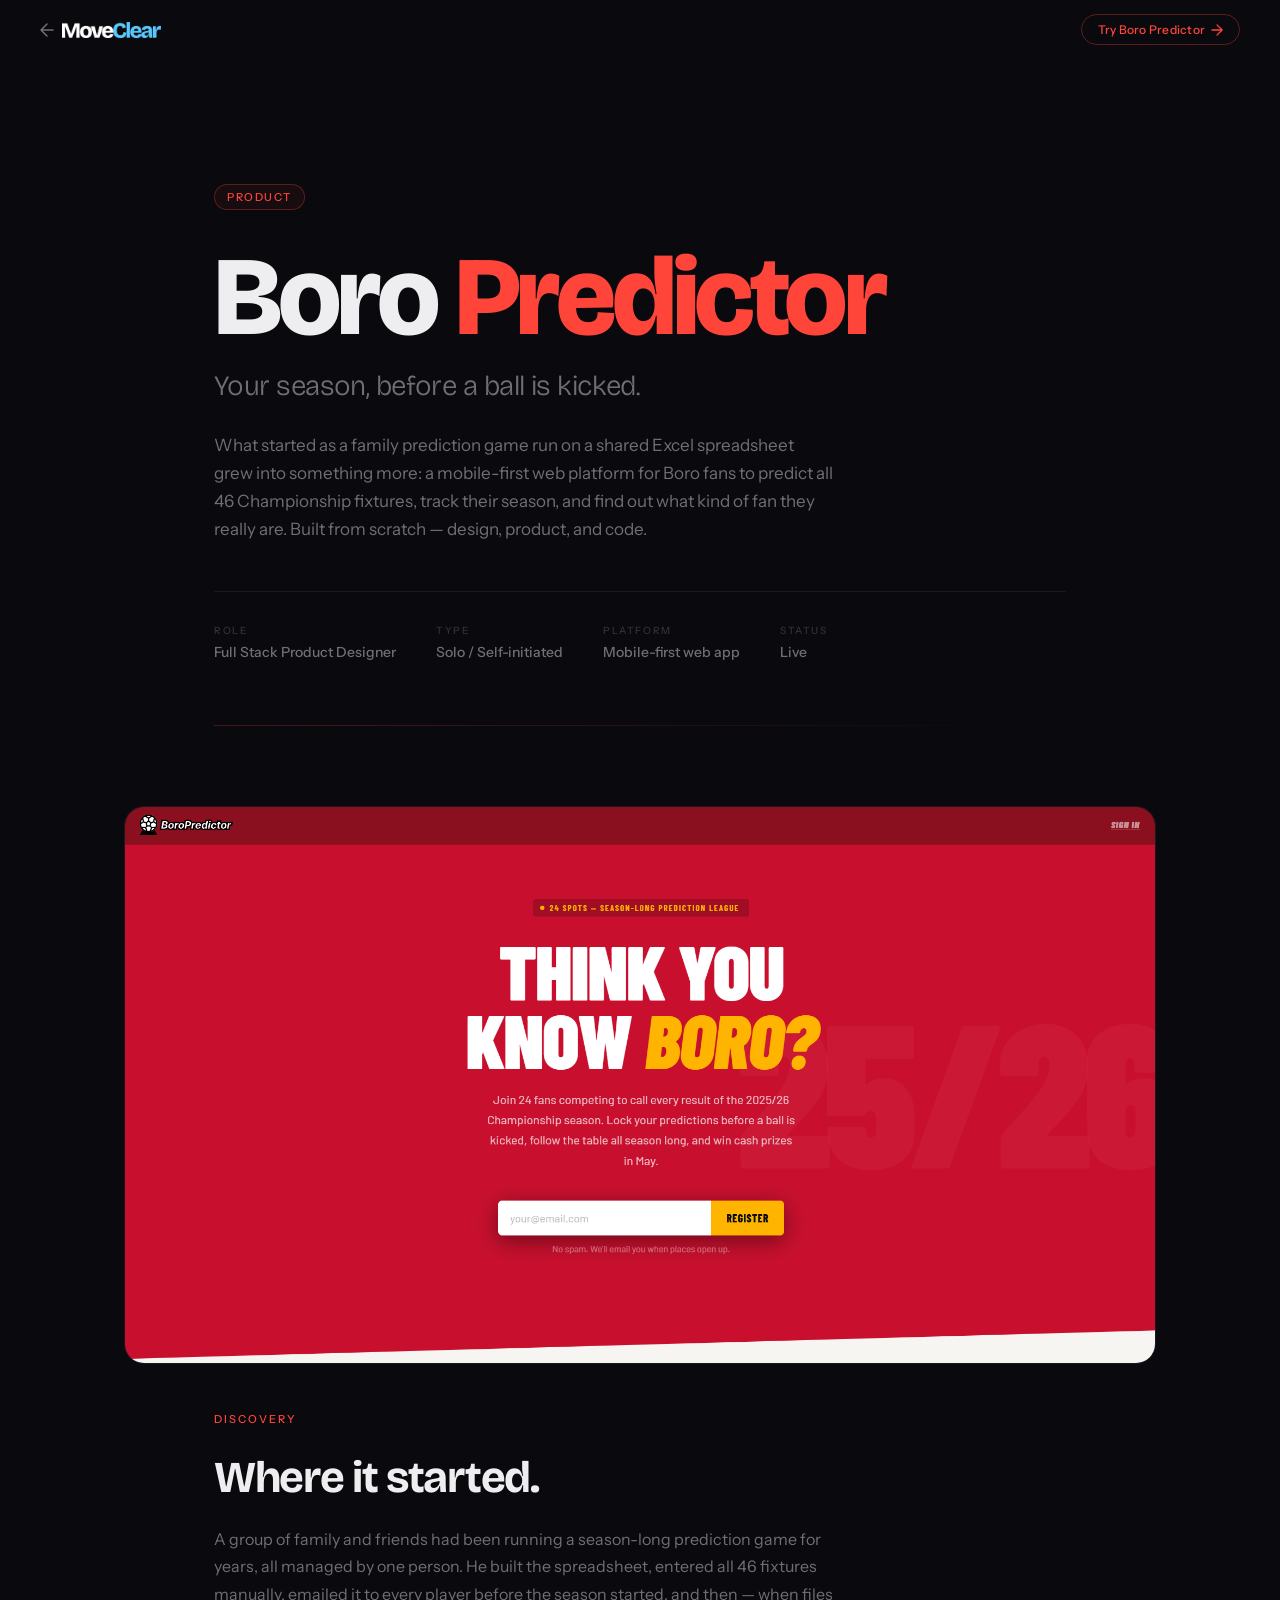
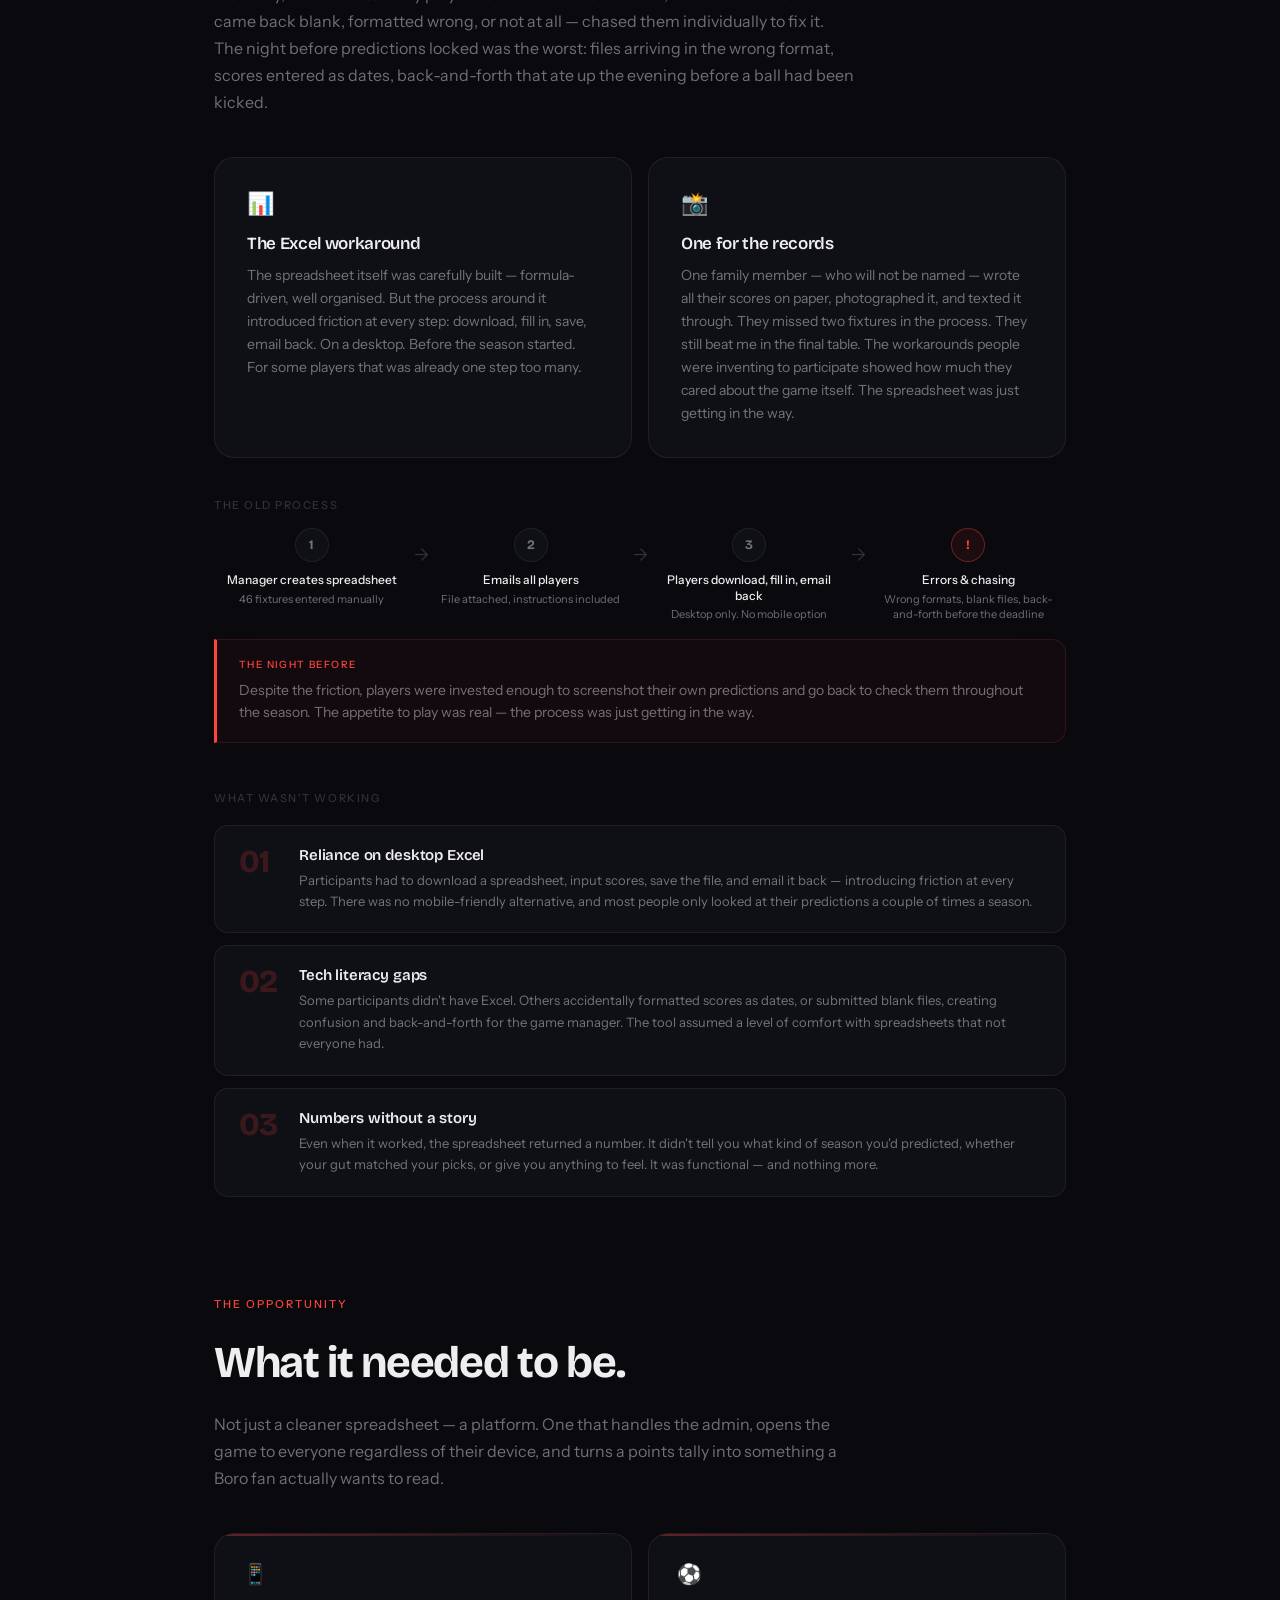
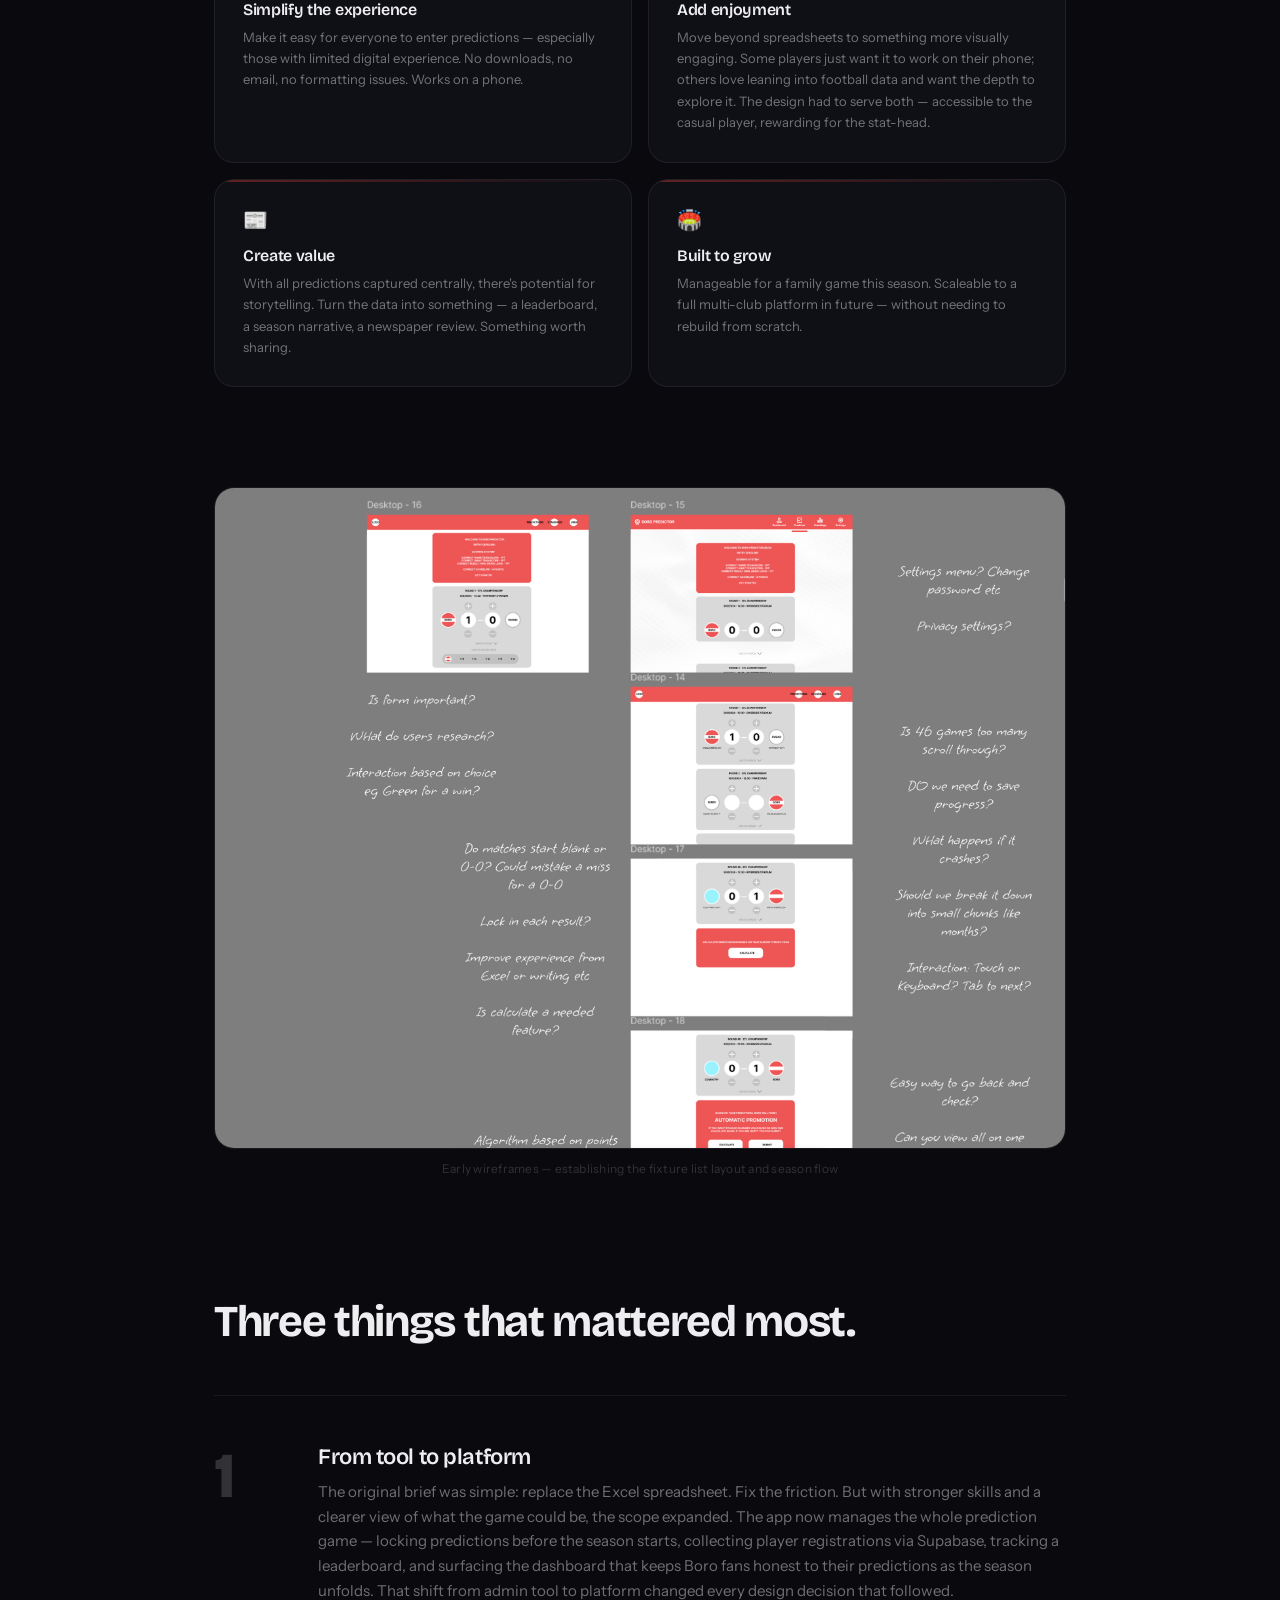
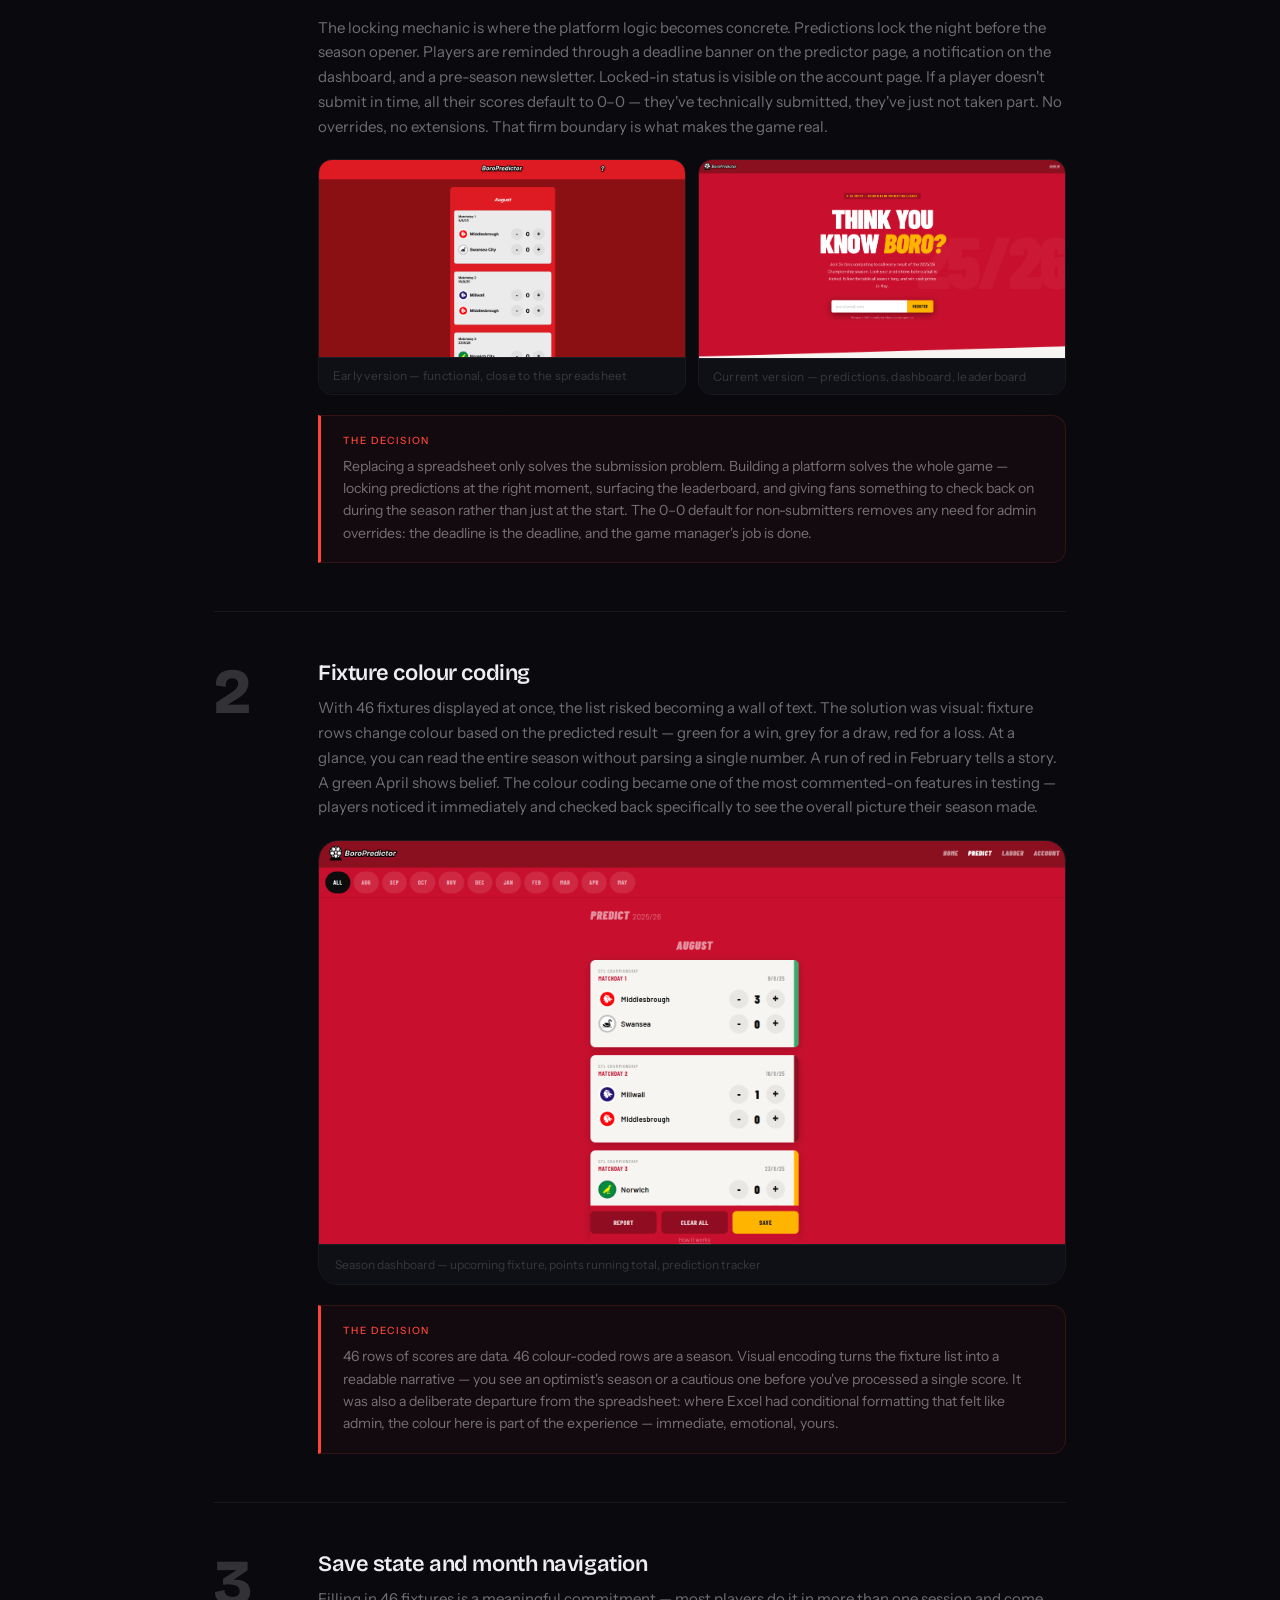
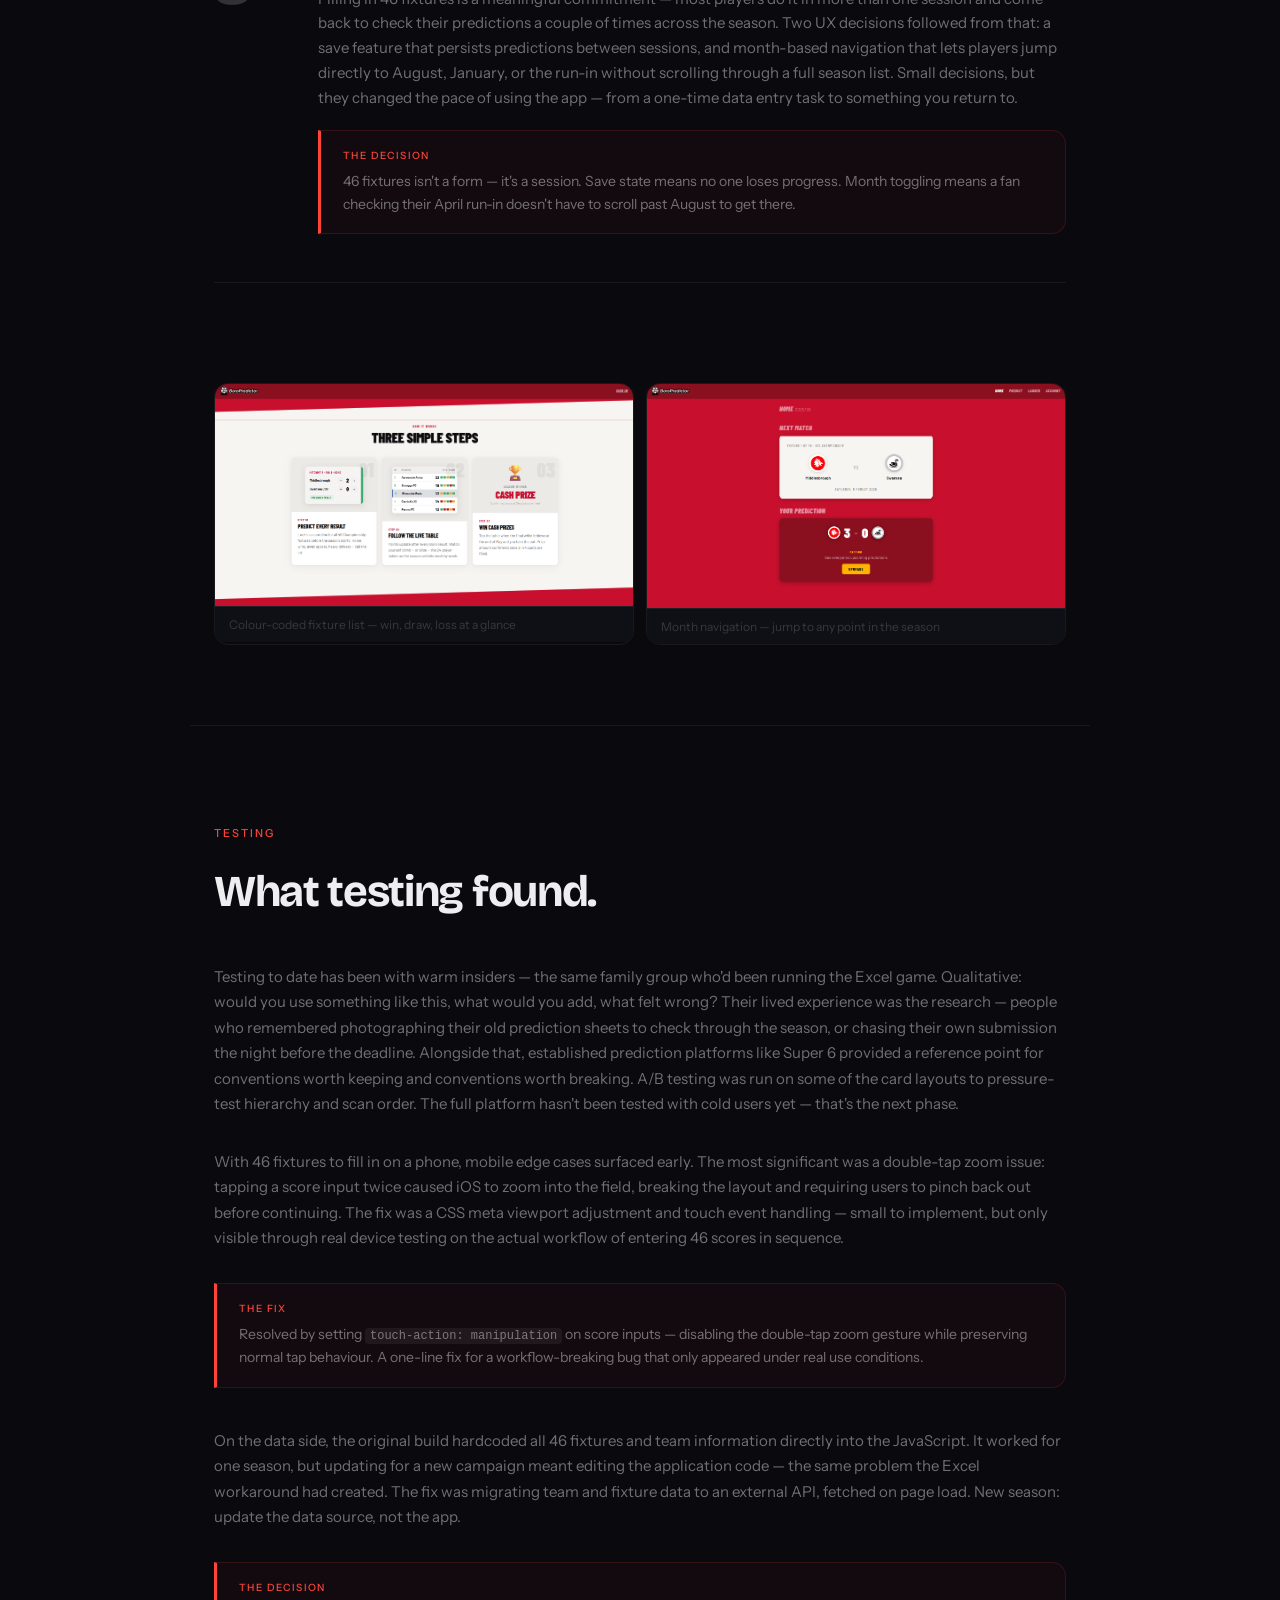
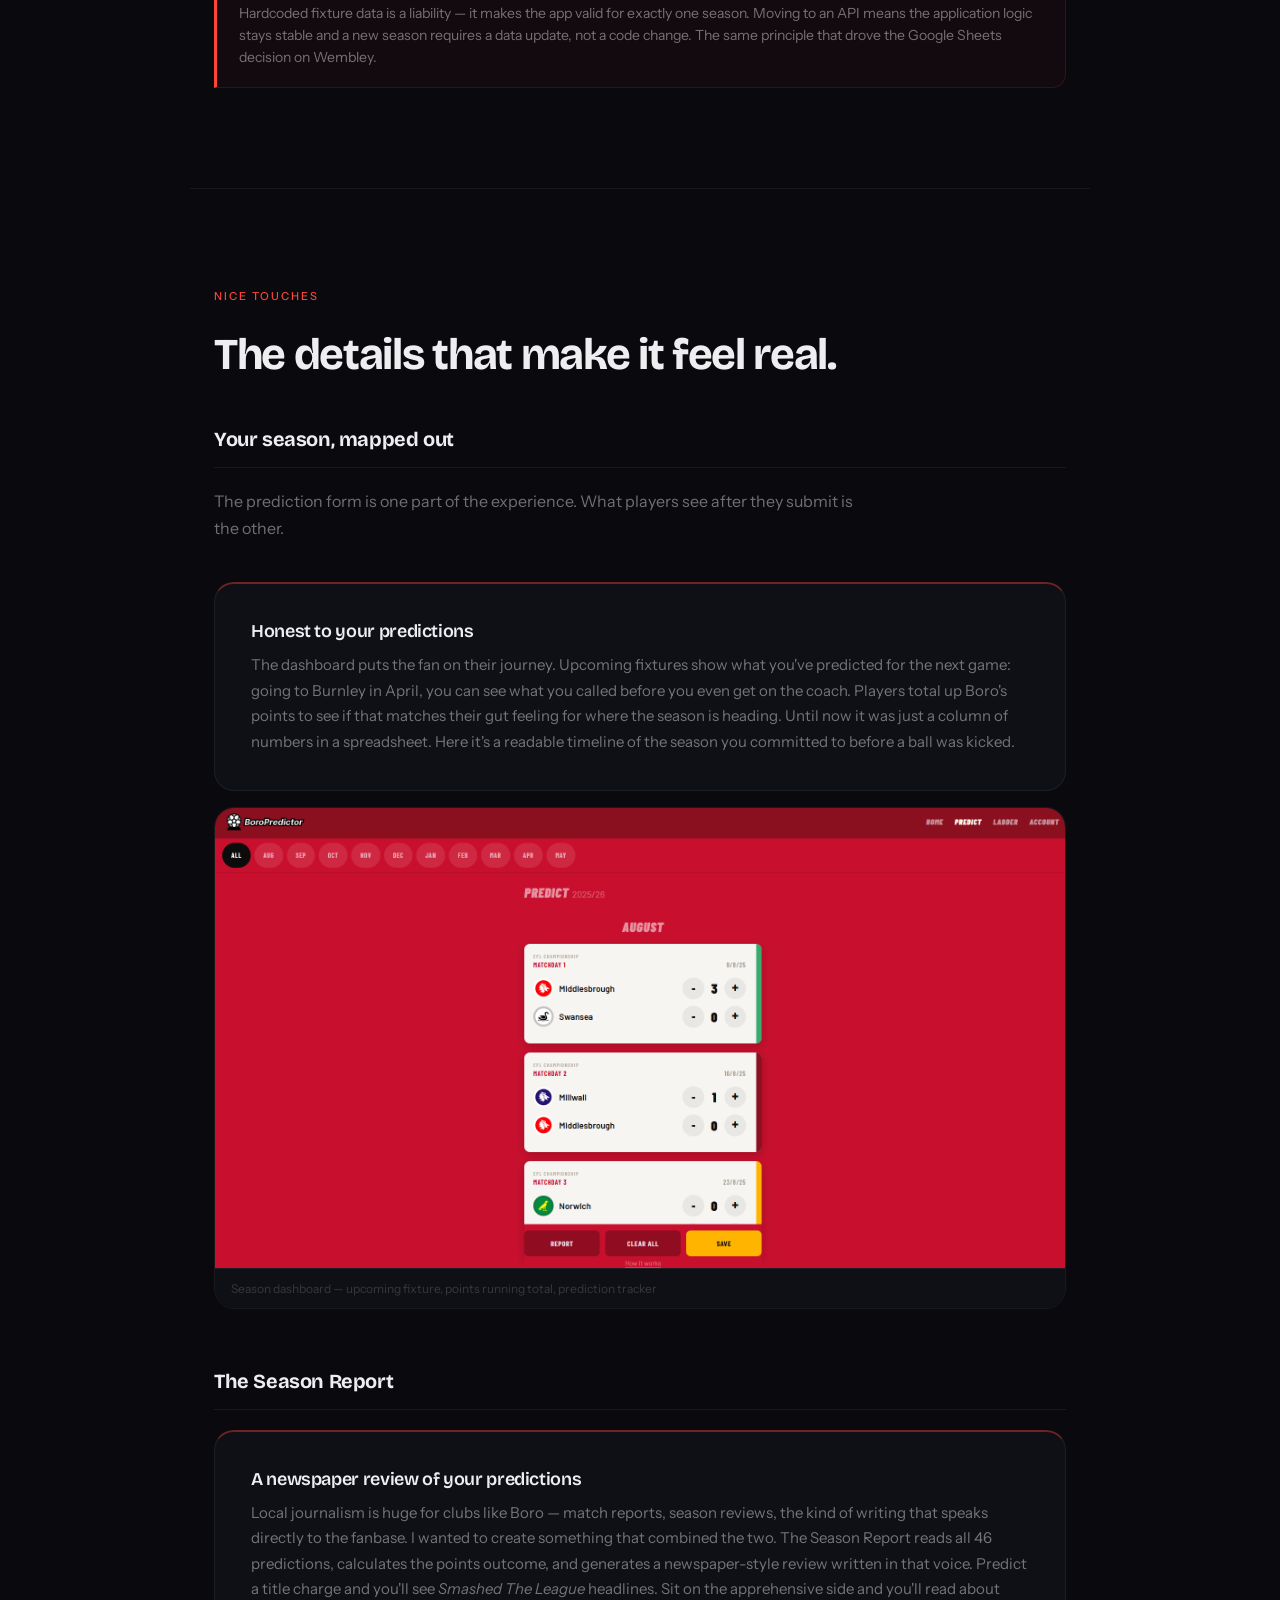
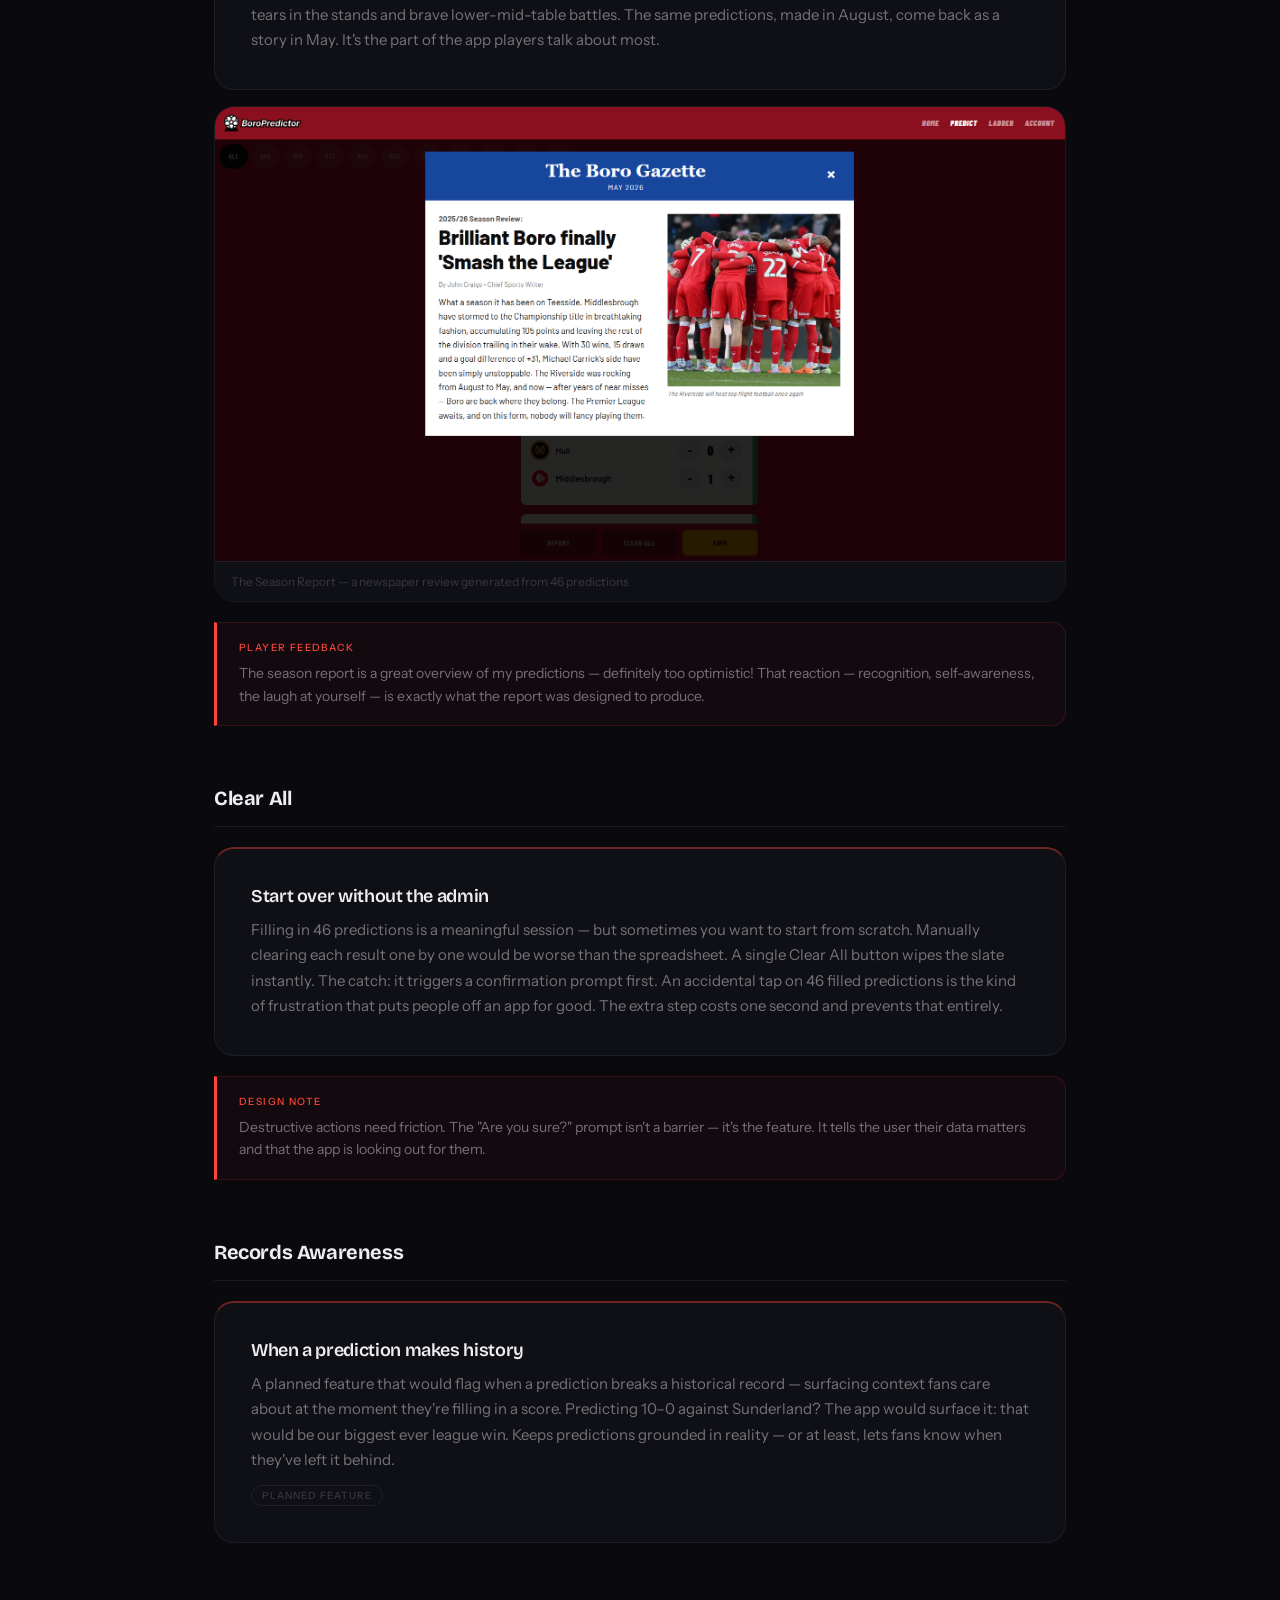
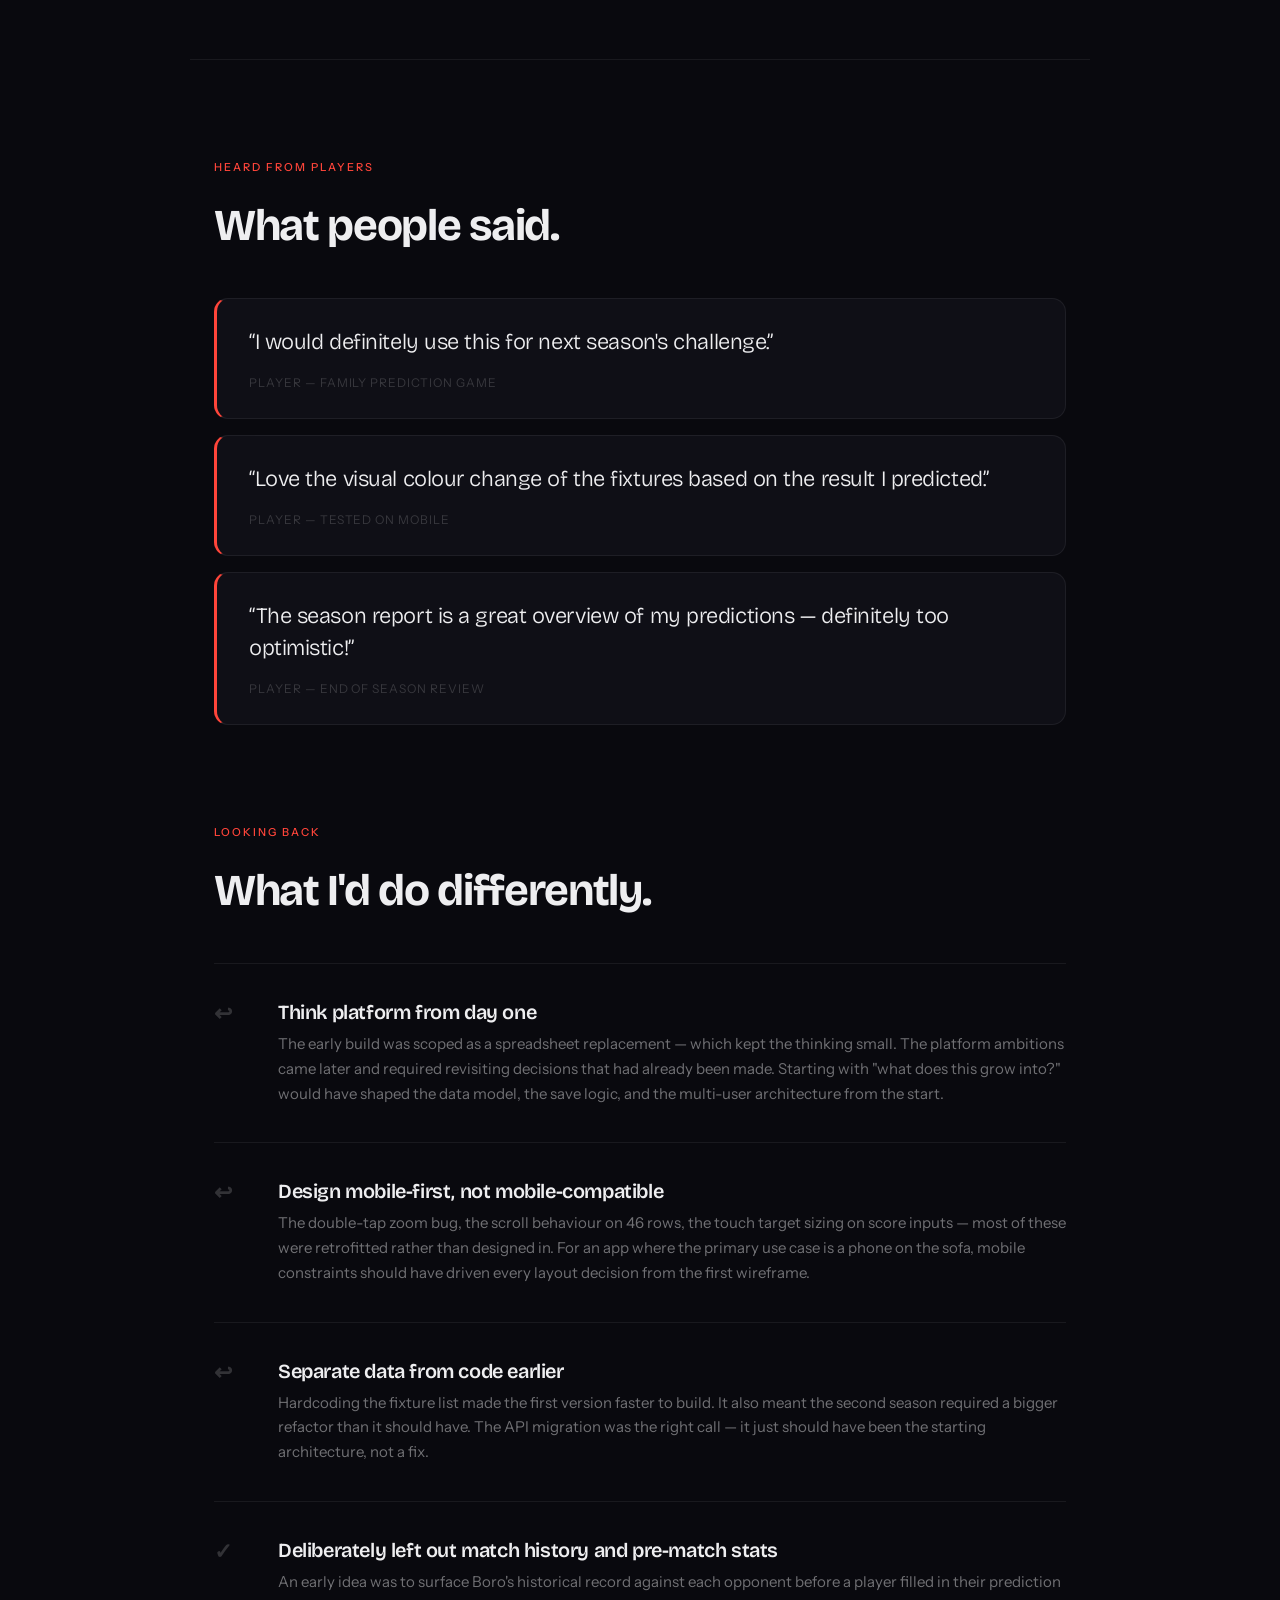
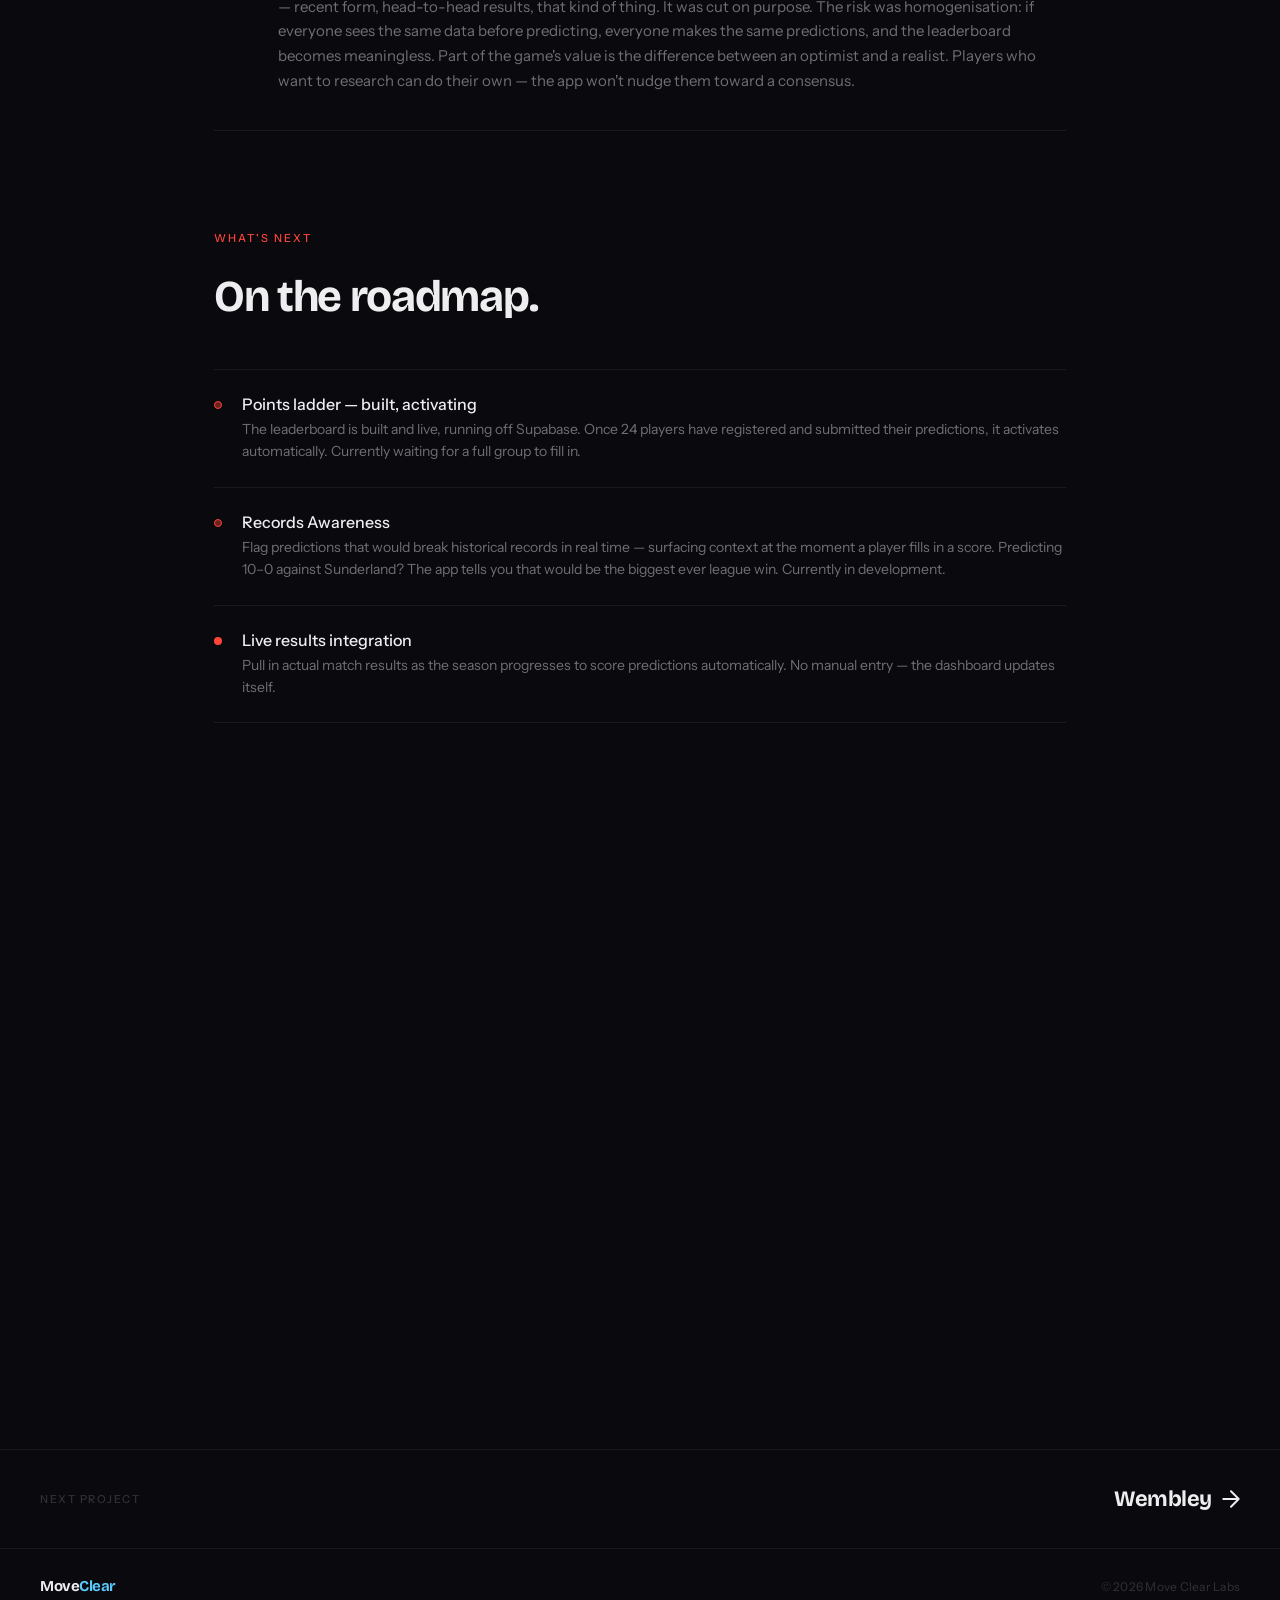
==== commit a35351d7: "Update labels, project tags, nav logo, and add profile image - Rename 'The suite' to 'the Lineup' an" ====
--- a/moveclear-predictor.html
+++ b/moveclear-predictor.html
@@ -4,6 +4,20 @@
   <meta charset="UTF-8">
   <meta name="viewport" content="width=device-width, initial-scale=1.0">
   <title>Boro Predictor — Move Clear</title>
+  <!-- Open Graph -->
+  <meta property="og:type" content="website">
+  <meta property="og:site_name" content="Move Clear">
+  <meta property="og:title" content="Boro Predictor — Move Clear">
+  <meta property="og:description" content="Commit your Middlesbrough season predictions before a ball is kicked. Boro Predictor holds you honest all season.">
+  <meta property="og:url" content="https://d4vidholly.github.io/moveclear/moveclear-predictor.html">
+  <meta property="og:image" content="https://d4vidholly.github.io/moveclear/moveclear_social.png">
+  <meta property="og:image:width" content="1280">
+  <meta property="og:image:height" content="640">
+  <!-- Twitter Card -->
+  <meta name="twitter:card" content="summary_large_image">
+  <meta name="twitter:title" content="Boro Predictor — Move Clear">
+  <meta name="twitter:description" content="Commit your Middlesbrough season predictions before a ball is kicked. Boro Predictor holds you honest all season.">
+  <meta name="twitter:image" content="https://d4vidholly.github.io/moveclear/moveclear_social.png">
   <link rel="preconnect" href="https://fonts.googleapis.com">
   <link rel="preconnect" href="https://fonts.gstatic.com" crossorigin>
   <link href="https://fonts.googleapis.com/css2?family=Bricolage+Grotesque:opsz,wght@12..96,200..800&family=Instrument+Sans:wght@400;500&display=swap" rel="stylesheet">
@@ -32,7 +46,7 @@
     .nav-back { display: flex; align-items: center; gap: 8px; text-decoration: none; color: var(--text-muted); font-size: 13px; transition: color 0.2s, opacity 0.2s; }
     .nav-back:hover { color: var(--text); opacity: 0.8; }
     .nav-back svg { width: 14px; height: 14px; }
-    .nav-mc-logo { height: 22px; width: auto; display: block; }
+    .nav-mc-logo { height: 16px; width: auto; display: block; }
     .nav-cta { display: inline-flex; align-items: center; gap: 6px; padding: 7px 16px; border-radius: 40px; border: 1px solid rgba(var(--accent-rgb), 0.35); color: var(--accent); font-size: 12px; font-weight: 500; letter-spacing: 0.02em; text-decoration: none; transition: background 0.2s, border-color 0.2s; }
     .nav-cta:hover { background: rgba(var(--accent-rgb), 0.08); border-color: rgba(var(--accent-rgb), 0.6); }
     .nav-cta svg { width: 12px; height: 12px; }
@@ -170,8 +184,6 @@
     .footer-left { font-family: 'Bricolage Grotesque', sans-serif; font-size: 15px; font-weight: 700; letter-spacing: -0.03em; }
     .footer-left .c { color: var(--blue); }
     .footer-right { display: flex; align-items: center; gap: 20px; font-size: 12px; color: var(--text-dim); letter-spacing: 0.02em; }
-    .footer-dhd { height: 22px; width: auto; opacity: 0.28; transition: opacity 0.2s; }
-    .footer-dhd:hover { opacity: 0.6; }
 
     .reveal { opacity: 0; transform: translateY(22px); transition: opacity 0.7s ease, transform 0.7s ease; }
     .reveal.visible { opacity: 1; transform: none; }
@@ -242,10 +254,7 @@
   <!-- HERO -->
   <section class="case-hero">
     <div class="hero-tags">
-      <span class="tag accent">UX Design</span>
-      <span class="tag">Product Design</span>
-      <span class="tag">Front-End</span>
-      <span class="tag">Self-Initiated</span>
+      <span class="tag accent">Product</span>
     </div>
     <h1 class="hero-name">Boro <span>Predictor</span></h1>
     <p class="hero-subtitle">Your season, before a ball is kicked.</p>
@@ -676,7 +685,6 @@
     <span class="footer-left">Move<span class="c">Clear</span></span>
     <span class="footer-right">
       <span>&copy; 2026 Move Clear Labs</span>
-      <a href="https://d4vidholly.github.io/" target="_blank" rel="noopener"><img src="DHD_logo.png" alt="DHD" class="footer-dhd"></a>
     </span>
   </footer>
 
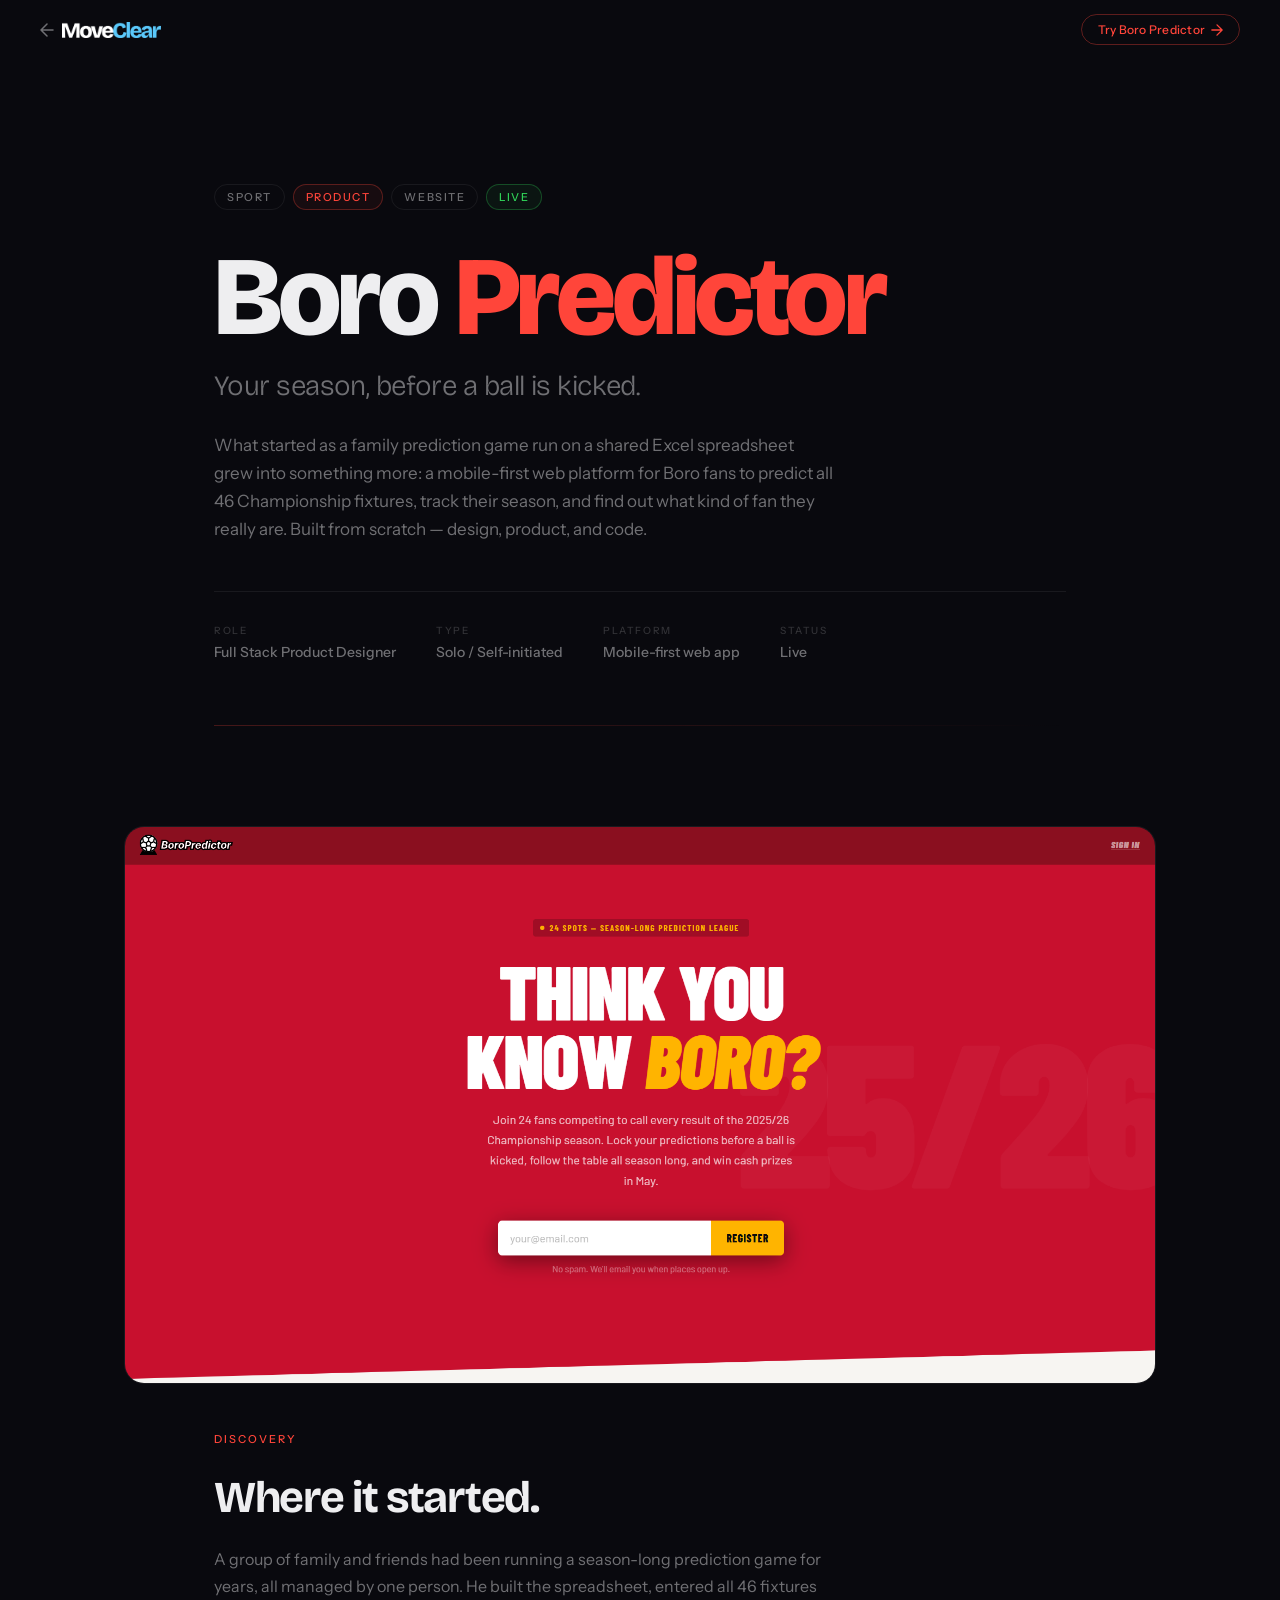
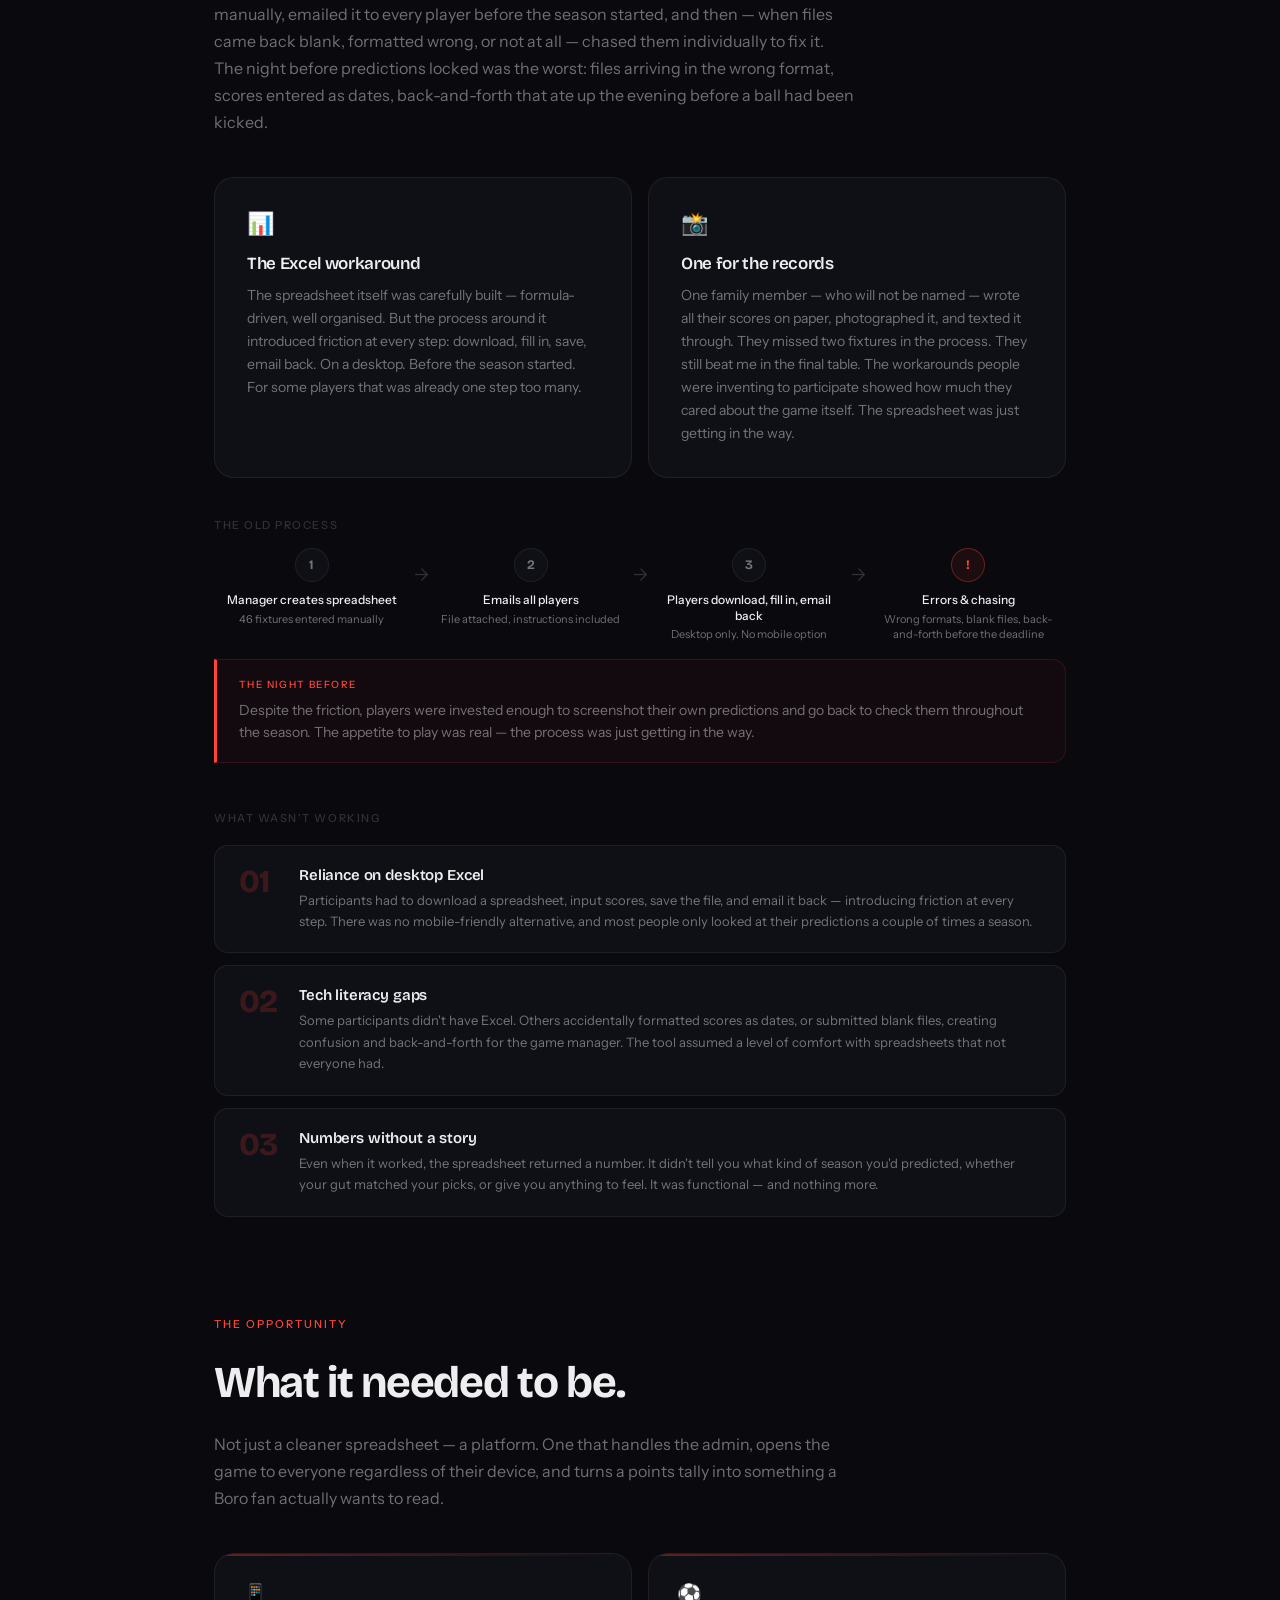
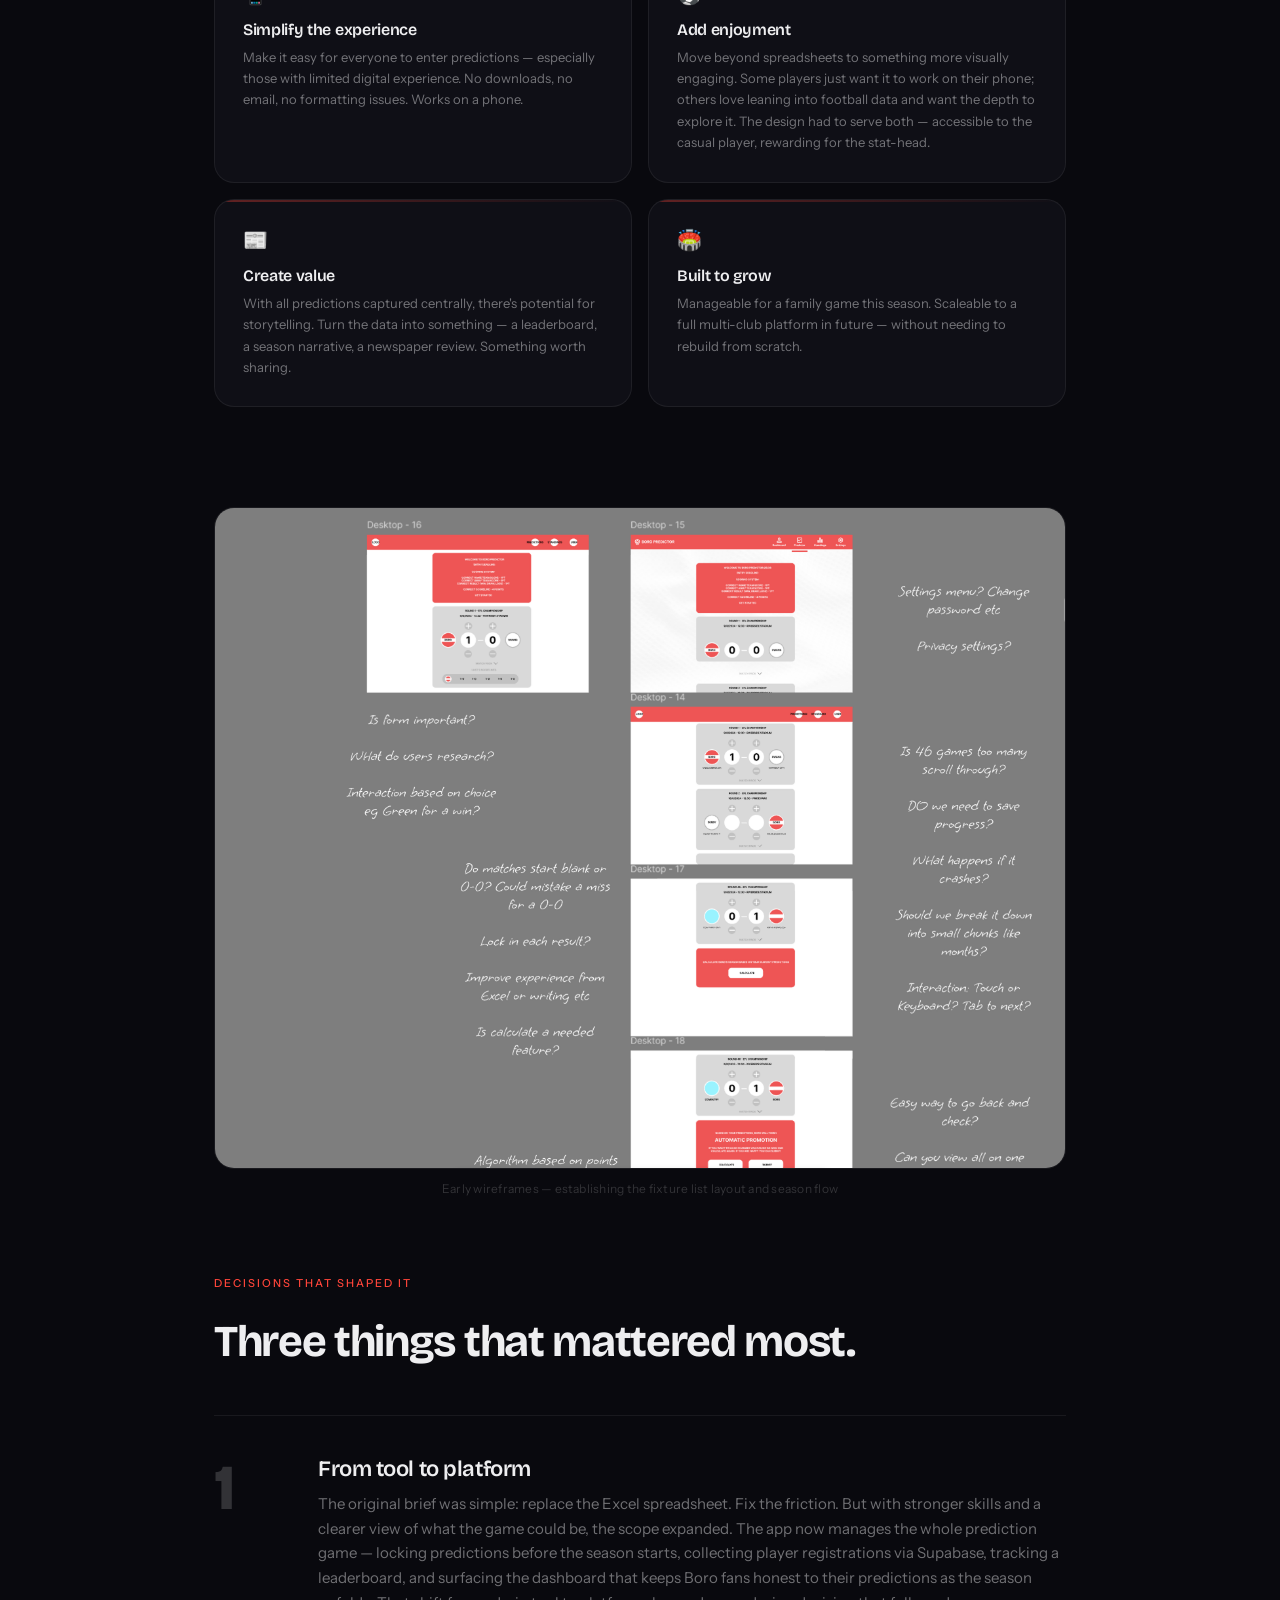
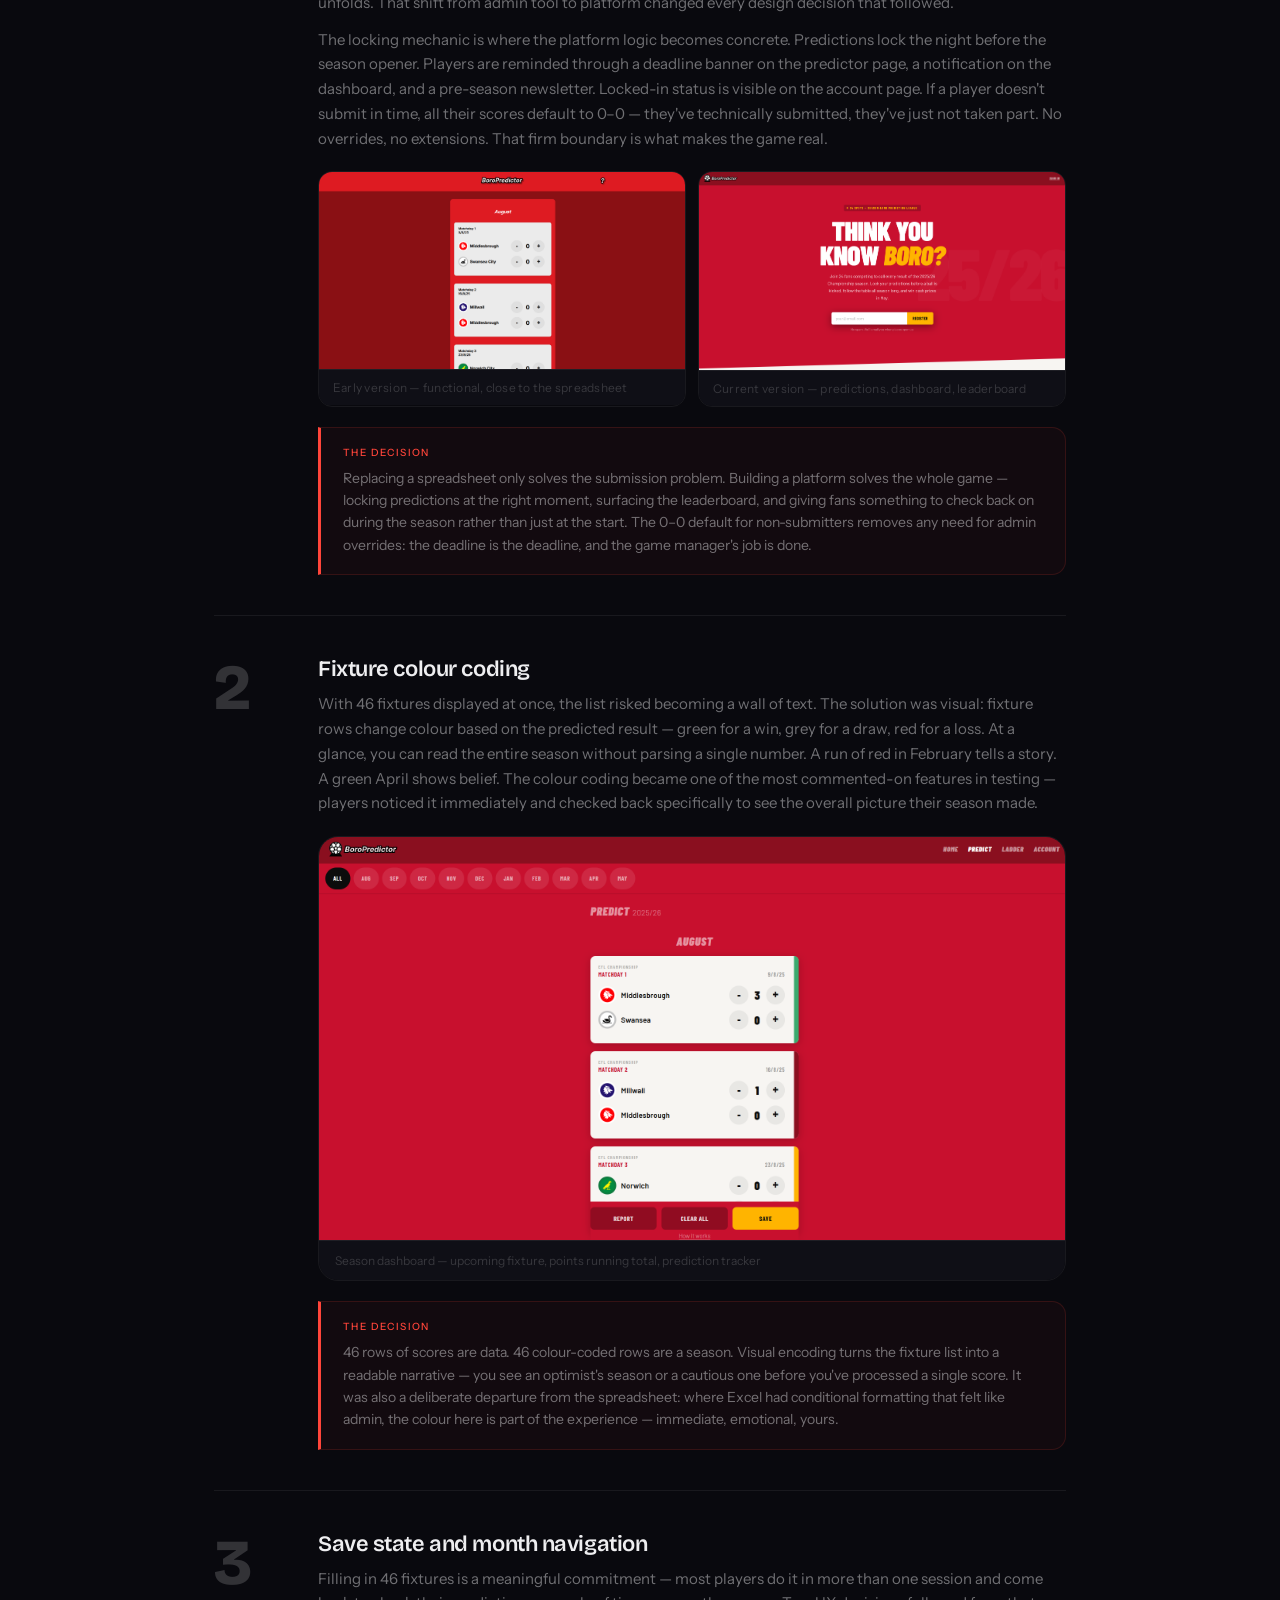
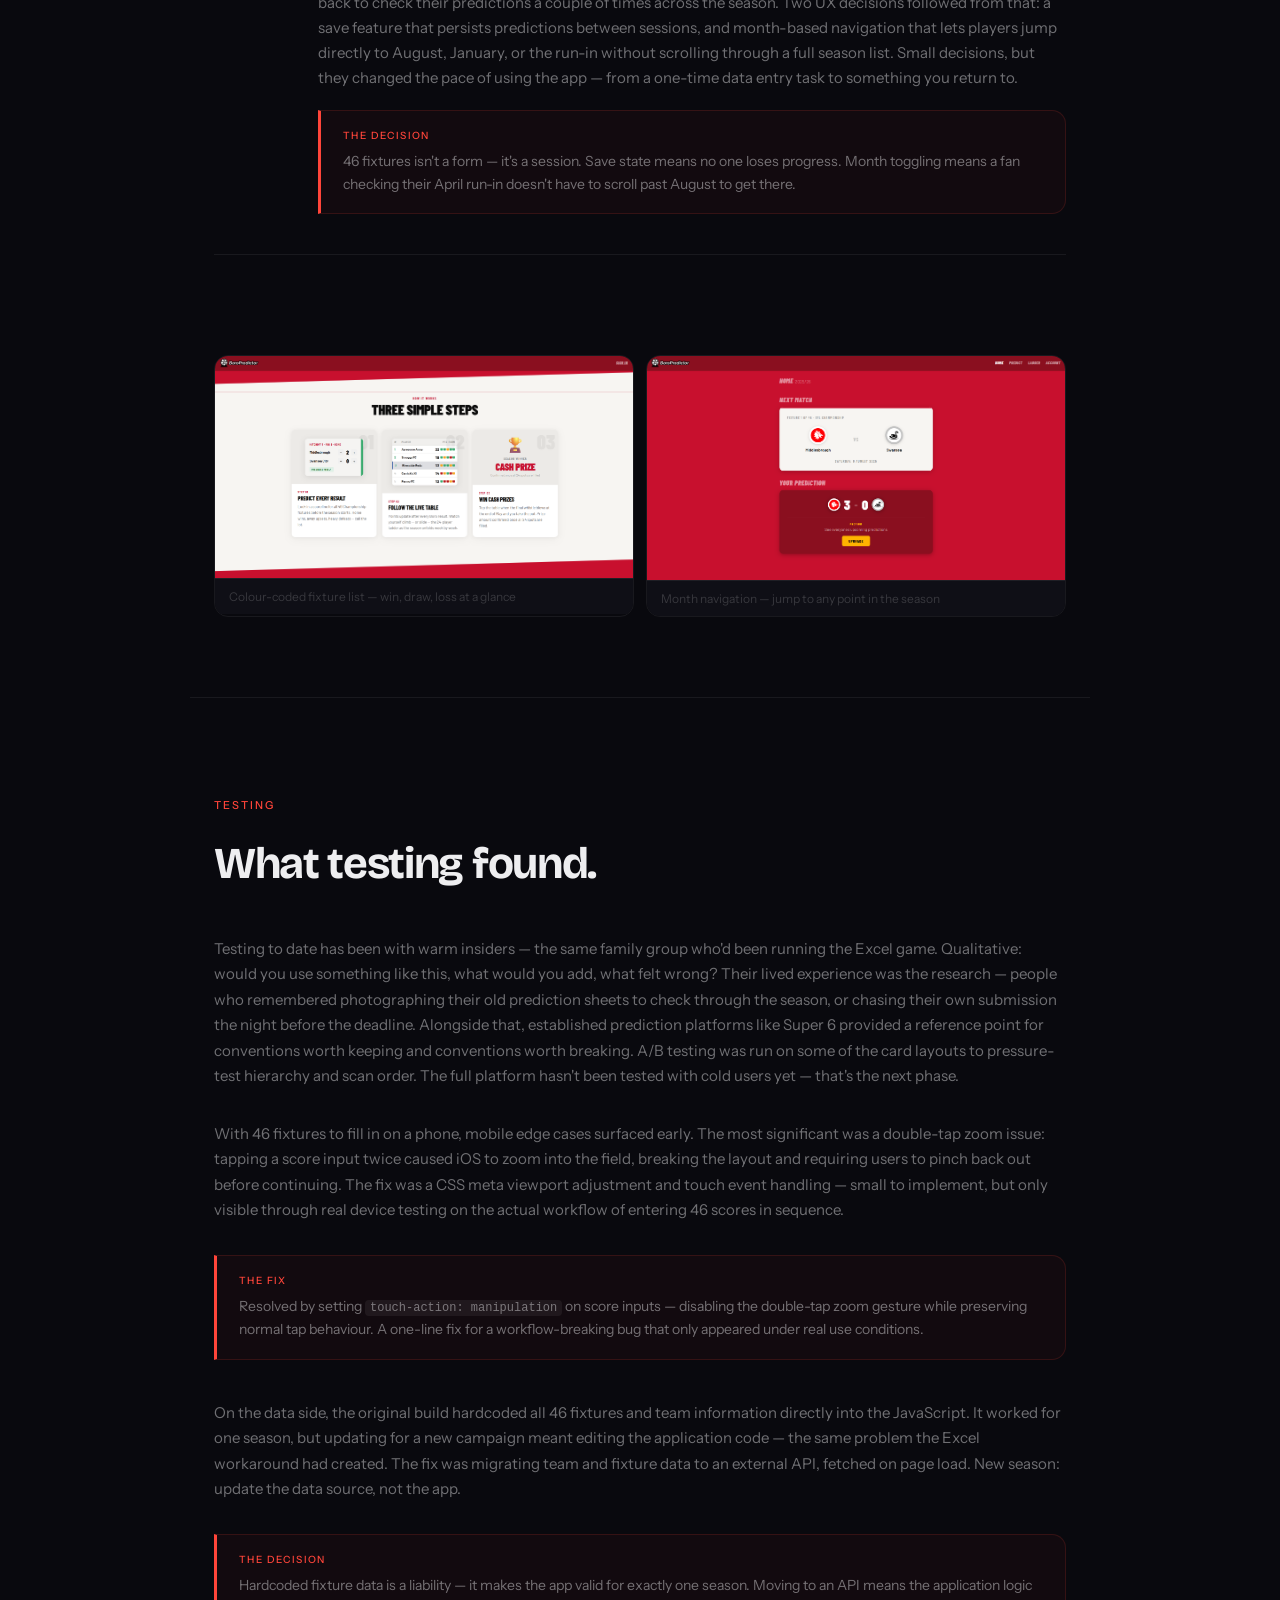
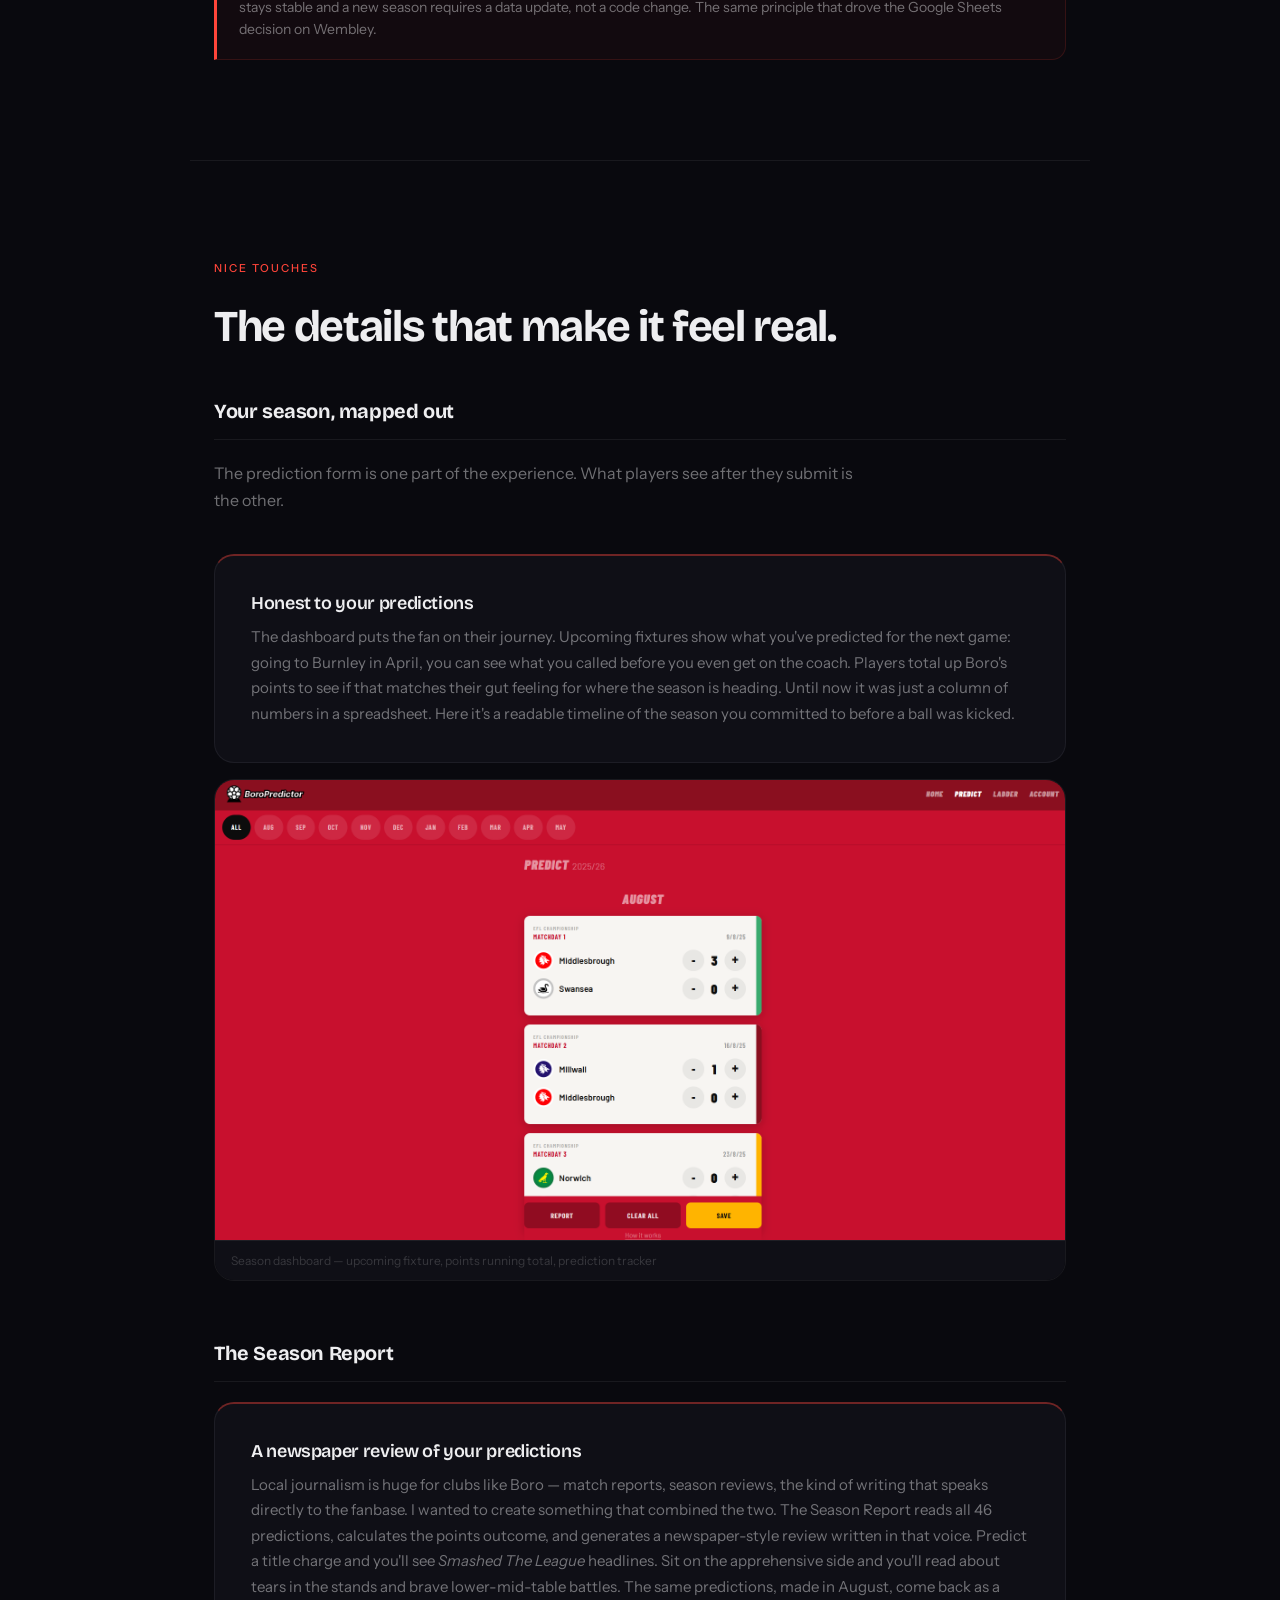
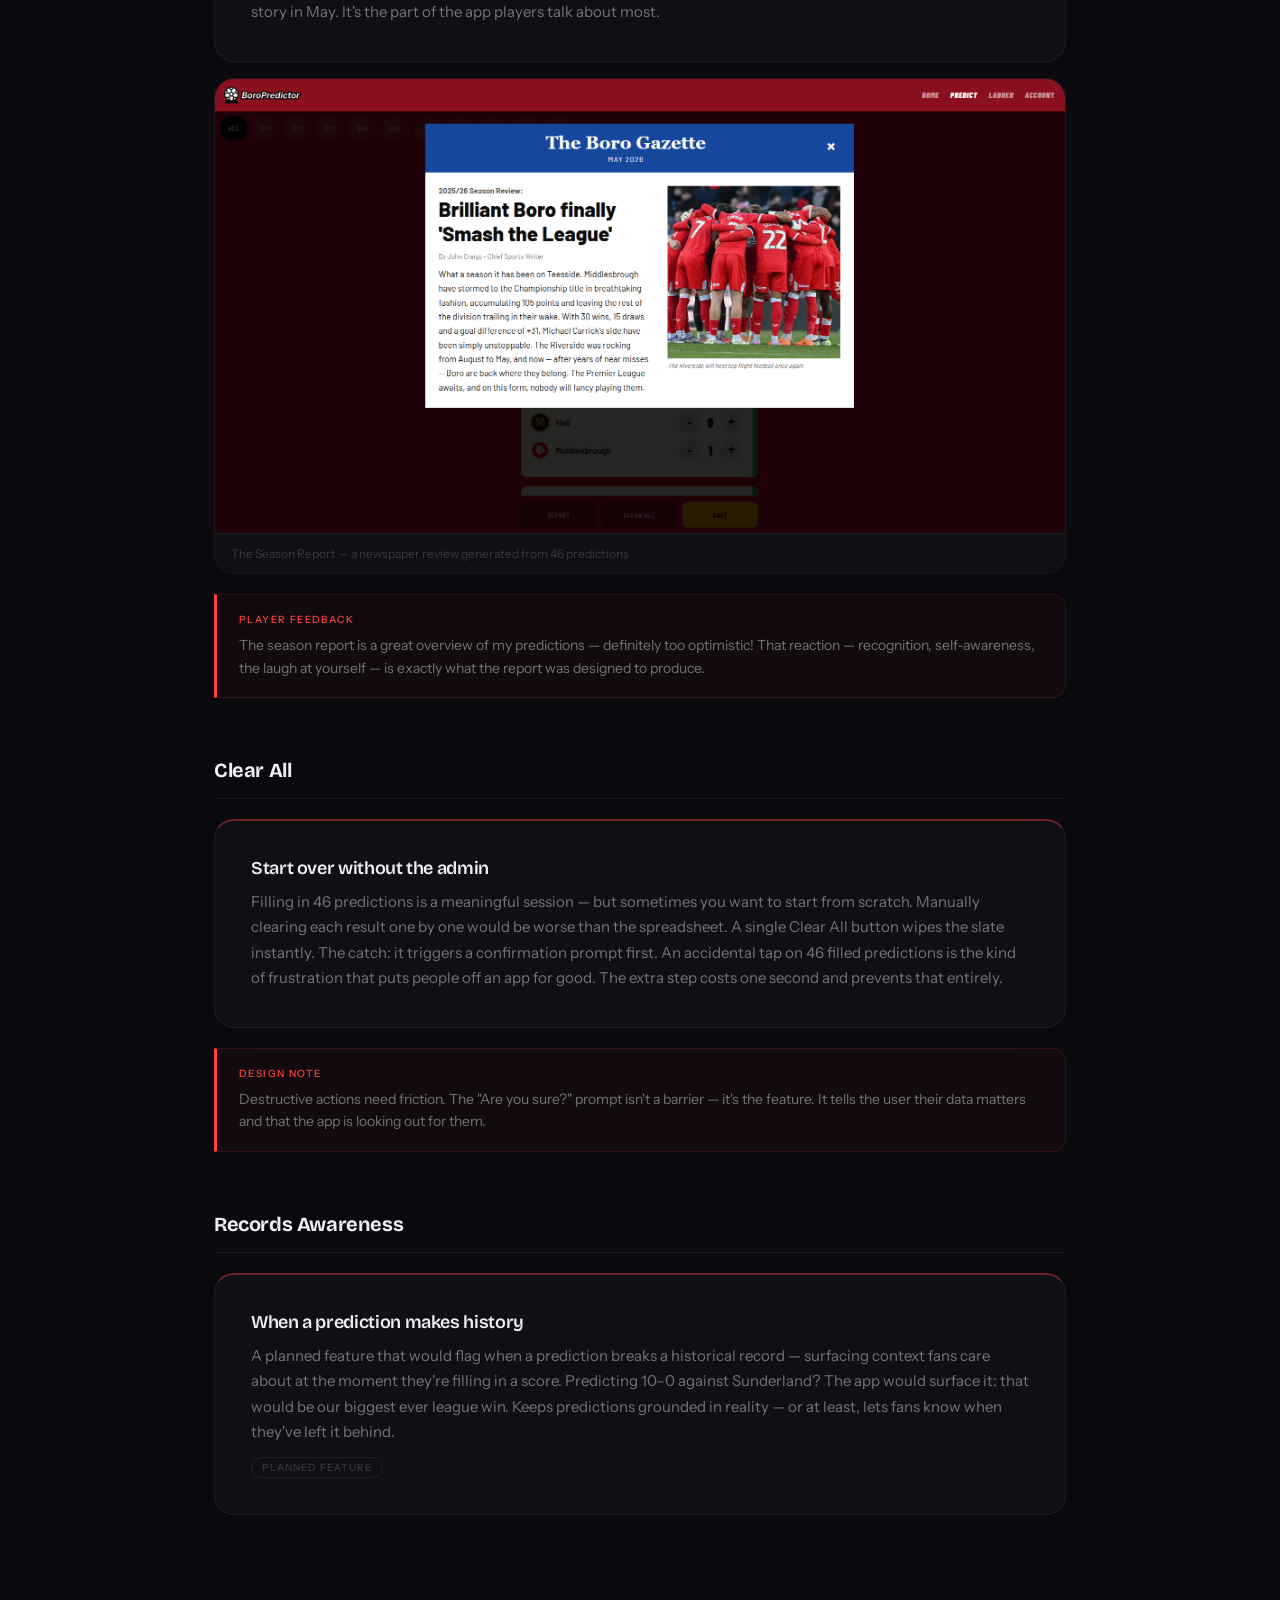
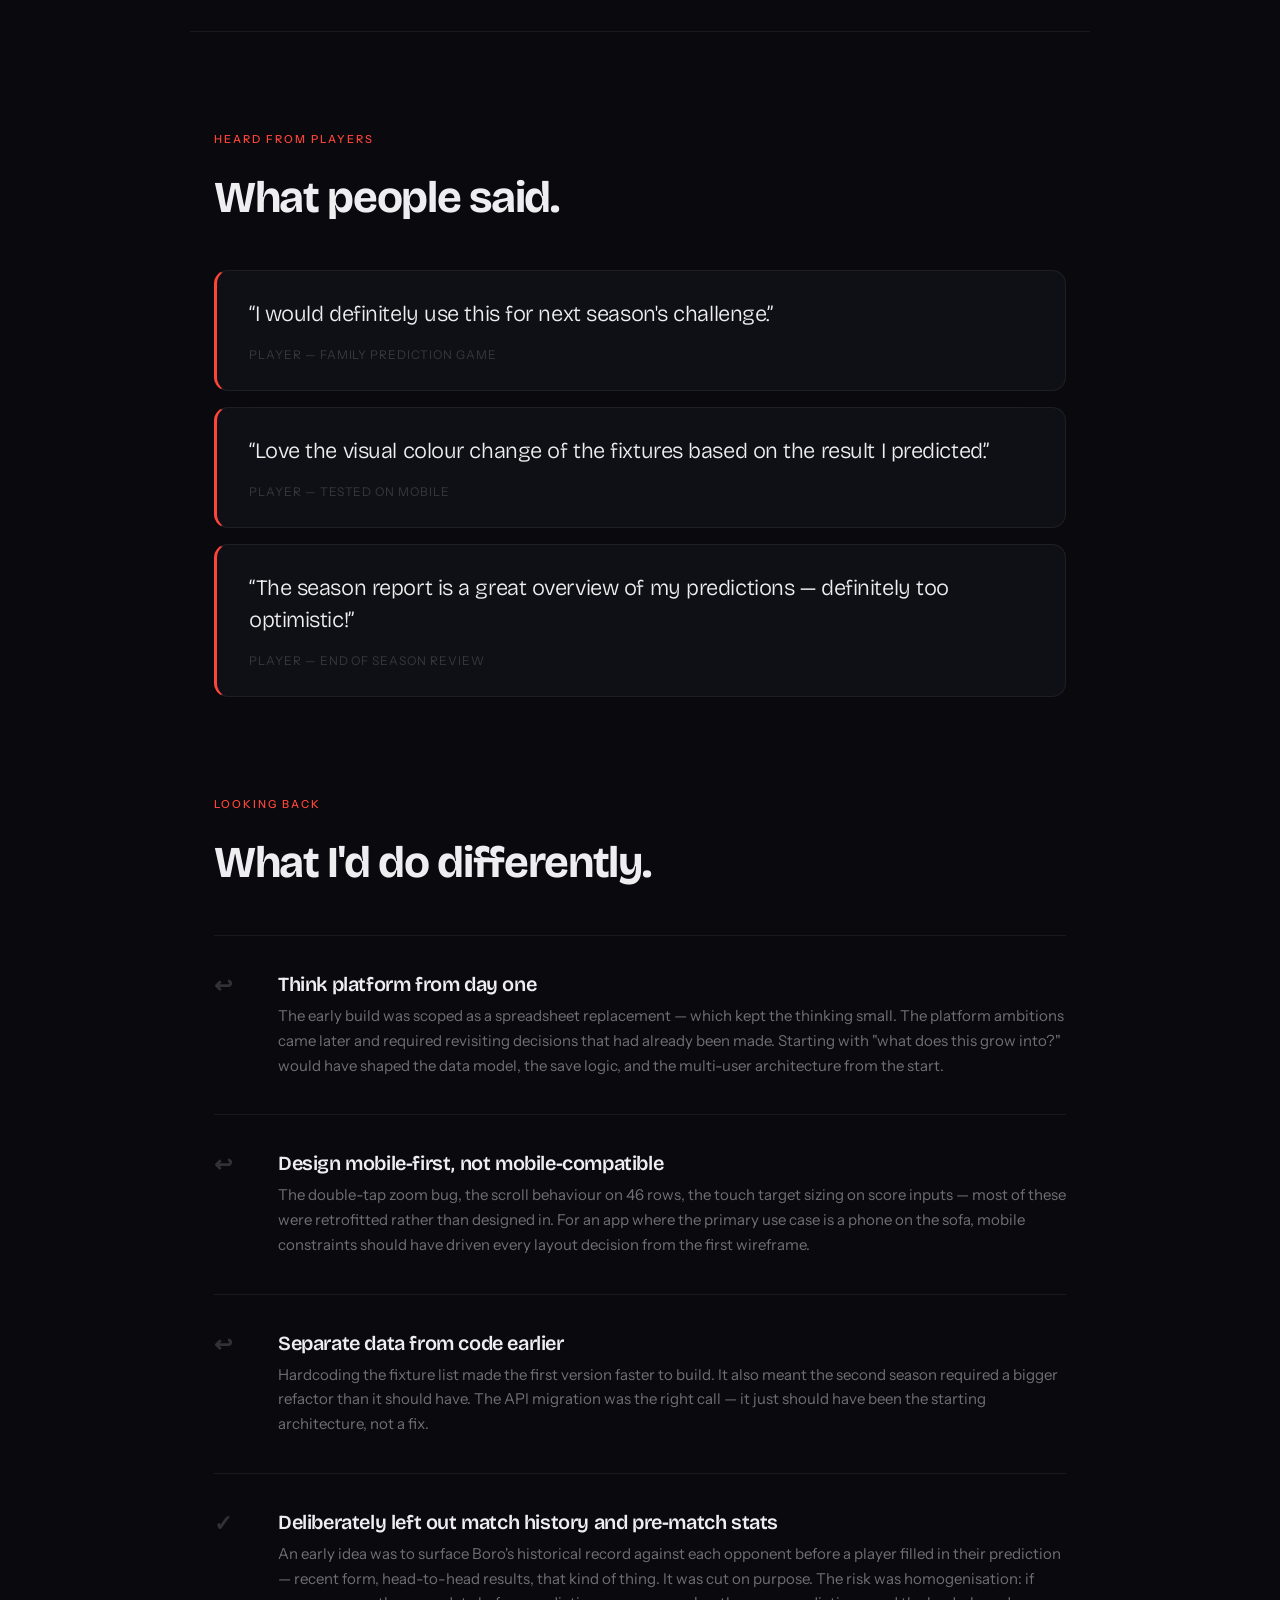
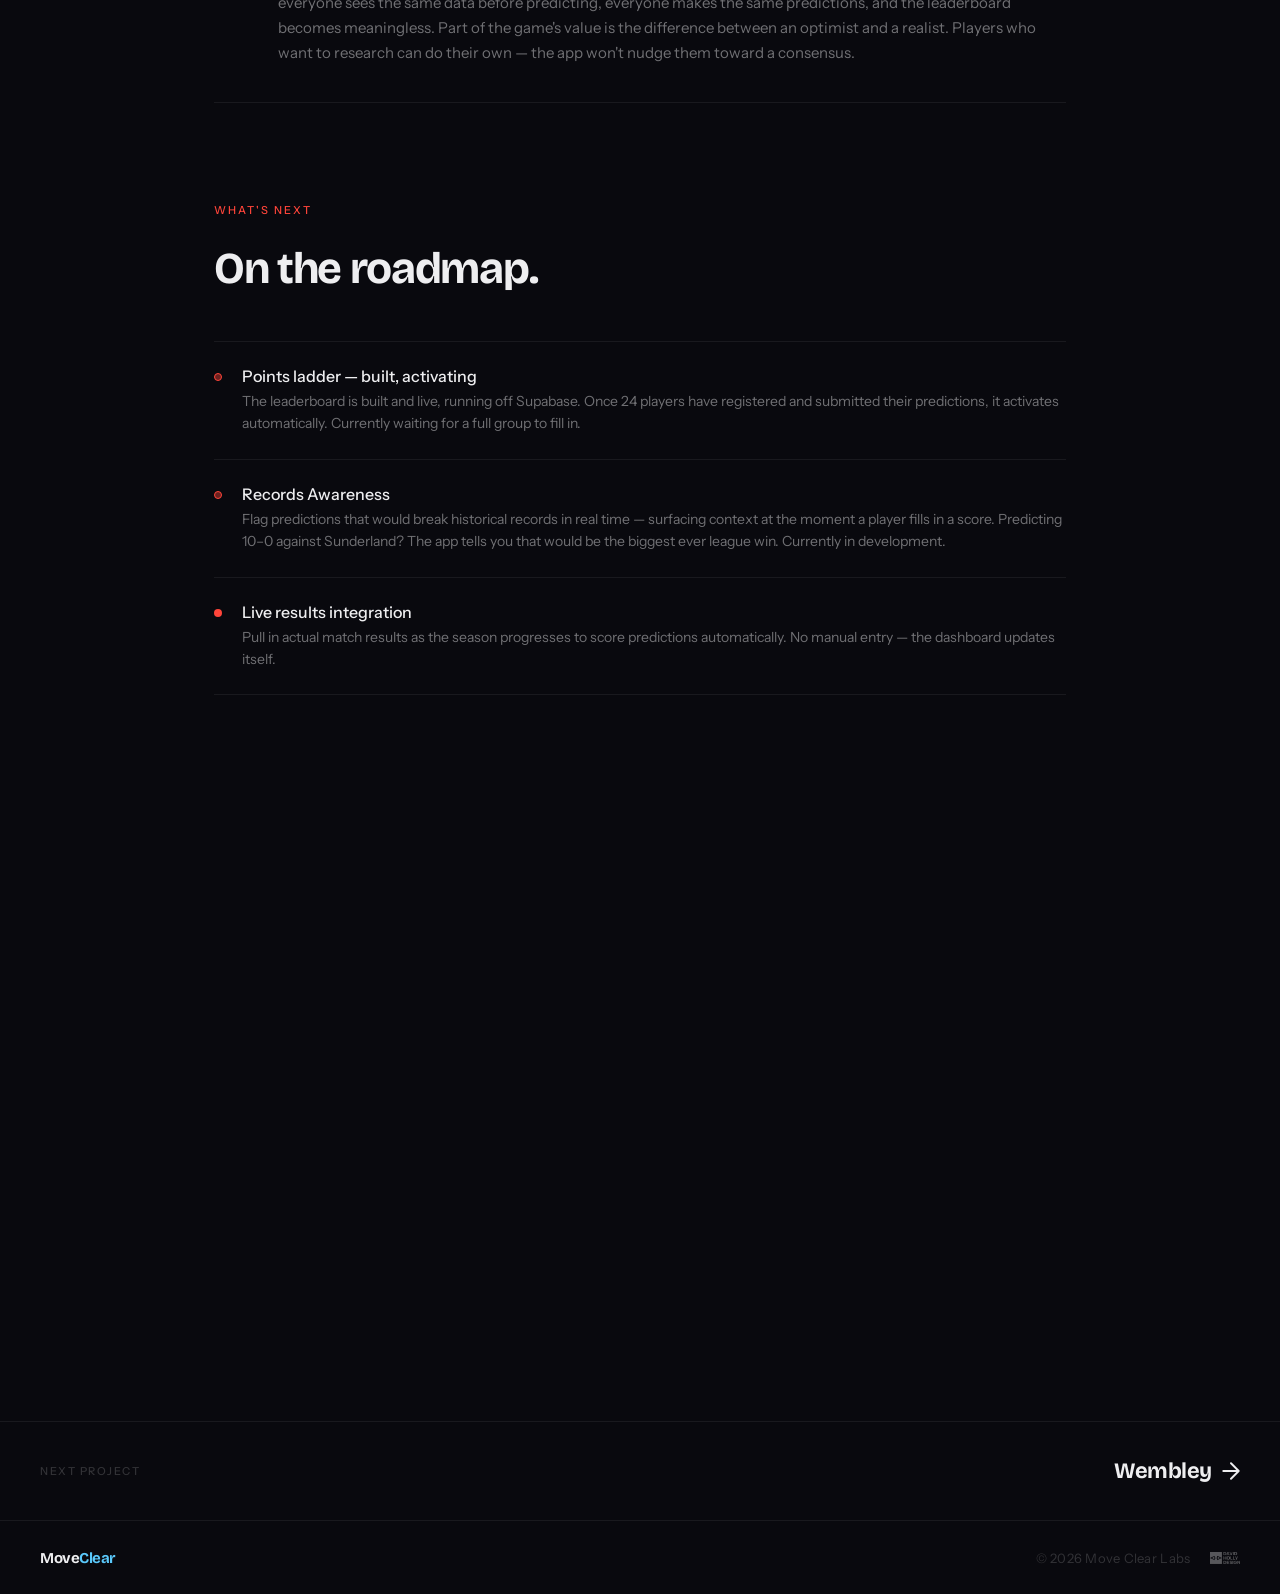
==== commit 137aa992: "Refine home page UI, add shared.css, and update case study tags - Extract shared CSS into shared.css" ====
--- a/moveclear-predictor.html
+++ b/moveclear-predictor.html
@@ -21,79 +21,14 @@
   <link rel="preconnect" href="https://fonts.googleapis.com">
   <link rel="preconnect" href="https://fonts.gstatic.com" crossorigin>
   <link href="https://fonts.googleapis.com/css2?family=Bricolage+Grotesque:opsz,wght@12..96,200..800&family=Instrument+Sans:wght@400;500&display=swap" rel="stylesheet">
+  <link rel="stylesheet" href="shared.css">
   <style>
-    *, *::before, *::after { box-sizing: border-box; margin: 0; padding: 0; }
-
-    :root {
-      --bg:           #09090E;
-      --bg-card:      #0F0F16;
-      --text:         #EEEEF0;
-      --text-muted:   rgba(238,238,240,0.45);
-      --text-dim:     rgba(238,238,240,0.18);
-      --blue:         #5AC8FA;
-      --border:       rgba(238,238,240,0.07);
-      --radius:       14px;
-      --radius-lg:    20px;
-      --accent:       #FF453A;
-      --accent-rgb:   255,69,58;
-    }
-
-    html { scroll-behavior: smooth; }
-    body { font-family: 'Instrument Sans', -apple-system, sans-serif; background: var(--bg); color: var(--text); -webkit-font-smoothing: antialiased; overflow-x: hidden; }
-
-    nav { position: fixed; top: 0; left: 0; right: 0; z-index: 100; height: 60px; display: flex; align-items: center; justify-content: space-between; padding: 0 40px; transition: background 0.4s ease, border-color 0.4s ease; border-bottom: 1px solid transparent; }
-    nav.scrolled { background: rgba(9,9,14,0.85); border-color: var(--border); backdrop-filter: blur(20px); -webkit-backdrop-filter: blur(20px); }
-    .nav-back { display: flex; align-items: center; gap: 8px; text-decoration: none; color: var(--text-muted); font-size: 13px; transition: color 0.2s, opacity 0.2s; }
-    .nav-back:hover { color: var(--text); opacity: 0.8; }
-    .nav-back svg { width: 14px; height: 14px; }
-    .nav-mc-logo { height: 16px; width: auto; display: block; }
-    .nav-cta { display: inline-flex; align-items: center; gap: 6px; padding: 7px 16px; border-radius: 40px; border: 1px solid rgba(var(--accent-rgb), 0.35); color: var(--accent); font-size: 12px; font-weight: 500; letter-spacing: 0.02em; text-decoration: none; transition: background 0.2s, border-color 0.2s; }
-    .nav-cta:hover { background: rgba(var(--accent-rgb), 0.08); border-color: rgba(var(--accent-rgb), 0.6); }
-    .nav-cta svg { width: 12px; height: 12px; }
-
-    .case-hero { padding: 140px 24px 80px; max-width: 900px; margin: 0 auto; }
-    .hero-tags { display: flex; gap: 8px; flex-wrap: wrap; margin-bottom: 36px; }
-    .tag { font-size: 11px; font-weight: 500; letter-spacing: 0.14em; text-transform: uppercase; padding: 5px 12px; border-radius: 40px; border: 1px solid var(--border); color: var(--text-muted); }
-    .tag.accent { color: var(--accent); border-color: rgba(var(--accent-rgb), 0.3); background: rgba(var(--accent-rgb), 0.06); }
-    .hero-name { font-family: 'Bricolage Grotesque', sans-serif; font-size: clamp(56px, 10vw, 112px); font-weight: 800; line-height: 0.92; letter-spacing: -0.04em; color: var(--text); opacity: 0; animation: fadeUp 0.9s ease 0.1s forwards; }
-    .hero-name span { color: var(--accent); }
-    .hero-subtitle { margin-top: 20px; font-family: 'Bricolage Grotesque', sans-serif; font-size: clamp(18px, 2.8vw, 28px); font-weight: 300; color: var(--text-muted); letter-spacing: -0.02em; opacity: 0; animation: fadeUp 0.9s ease 0.25s forwards; }
-    .hero-intro { margin-top: 28px; font-size: 17px; line-height: 1.65; color: var(--text-muted); max-width: 620px; opacity: 0; animation: fadeUp 0.9s ease 0.4s forwards; }
-    .hero-meta { display: flex; gap: 40px; flex-wrap: wrap; margin-top: 48px; padding-top: 32px; border-top: 1px solid var(--border); opacity: 0; animation: fadeUp 0.9s ease 0.55s forwards; }
-    .hero-meta-label { font-size: 10px; font-weight: 500; letter-spacing: 0.16em; text-transform: uppercase; color: var(--text-dim); margin-bottom: 6px; }
-    .hero-meta-value { font-size: 14px; font-weight: 500; color: var(--text-muted); }
-    .hero-divider { margin-top: 64px; width: 100%; height: 1px; background: linear-gradient(90deg, var(--accent), transparent); opacity: 0.25; }
-
-    .hero-image { max-width: 1080px; margin: 0 auto; padding: 0 24px 48px; }
-    .hero-image img { width: 100%; border-radius: var(--radius-lg); border: 1px solid var(--border); display: block; }
-
-    .inline-image { max-width: 900px; margin: 0 auto; padding: 0 24px 80px; }
-    .inline-image img { width: 100%; border-radius: var(--radius-lg); border: 1px solid var(--border); display: block; }
-    .inline-image figcaption { margin-top: 12px; font-size: 12px; color: var(--text-dim); text-align: center; letter-spacing: 0.02em; }
-
-    .image-grid { max-width: 900px; margin: 0 auto; padding: 0 24px 80px; display: grid; grid-template-columns: repeat(2, 1fr); gap: 12px; }
-    .image-grid figure { border-radius: var(--radius); border: 1px solid var(--border); overflow: hidden; }
-    .image-grid img { width: 100%; display: block; }
-    .image-grid figcaption { padding: 10px 14px; font-size: 12px; color: var(--text-dim); background: var(--bg-card); border-top: 1px solid var(--border); }
-
-    .content-section { max-width: 900px; margin: 0 auto; padding: 0 24px 100px; }
-    .section-eyebrow { font-size: 11px; font-weight: 500; letter-spacing: 0.18em; text-transform: uppercase; color: var(--accent); margin-bottom: 28px; }
-    .section-heading { font-family: 'Bricolage Grotesque', sans-serif; font-size: clamp(28px, 4vw, 44px); font-weight: 700; letter-spacing: -0.03em; line-height: 1.1; color: var(--text); margin-bottom: 48px; }
-    .section-intro { font-size: 16px; line-height: 1.7; color: var(--text-muted); max-width: 640px; margin-bottom: 40px; margin-top: -24px; }
-
-    /* Decision callout */
-    .decision-callout { margin-top: 20px; padding: 18px 22px; background: rgba(var(--accent-rgb), 0.04); border: 1px solid rgba(var(--accent-rgb), 0.15); border-left: 3px solid var(--accent); border-radius: 0 var(--radius) var(--radius) 0; }
-    .decision-callout-label { font-size: 10px; font-weight: 500; letter-spacing: 0.14em; text-transform: uppercase; color: var(--accent); margin-bottom: 8px; }
-    .decision-callout-text { font-size: 14px; line-height: 1.6; color: var(--text-muted); }
-
-    /* Discovery */
-    .discovery-grid { display: grid; grid-template-columns: repeat(2, 1fr); gap: 16px; }
-    .discovery-card { background: var(--bg-card); border: 1px solid var(--border); border-radius: var(--radius-lg); padding: 32px; }
-    .discovery-icon { font-size: 22px; margin-bottom: 16px; }
-    .discovery-title { font-family: 'Bricolage Grotesque', sans-serif; font-size: 17px; font-weight: 600; letter-spacing: -0.02em; color: var(--text); margin-bottom: 10px; }
-    .discovery-desc { font-size: 14px; line-height: 1.65; color: var(--text-muted); }
-
-    /* Old process flow */
+    :root { --accent: #FF453A; --accent-rgb: 255,69,58; }
+
+    /* Predictor CTA button: light text on red */
+    .cta-btn { color: #EEEEF0; }
+
+    /* Process flow */
     .process-flow { margin-top: 40px; }
     .flow-steps { display: flex; align-items: flex-start; gap: 0; flex-wrap: wrap; }
     .flow-step { flex: 1; min-width: 120px; display: flex; flex-direction: column; align-items: center; text-align: center; padding: 0 8px; }
@@ -104,125 +39,20 @@
     .flow-arrow { font-size: 18px; color: var(--text-dim); margin-top: 8px; flex-shrink: 0; padding: 0 4px; align-self: flex-start; padding-top: 8px; }
 
     /* Problem cards */
-    .research-eyebrow { font-size: 11px; font-weight: 500; letter-spacing: 0.14em; text-transform: uppercase; color: var(--text-dim); margin-top: 48px; margin-bottom: 20px; }
     .problem-list { display: flex; flex-direction: column; gap: 12px; }
     .problem-item { display: grid; grid-template-columns: 44px 1fr; gap: 16px; padding: 20px 24px; background: var(--bg-card); border: 1px solid var(--border); border-radius: var(--radius); align-items: start; }
     .problem-num { font-family: 'Bricolage Grotesque', sans-serif; font-size: 32px; font-weight: 800; color: rgba(var(--accent-rgb), 0.18); line-height: 1; letter-spacing: -0.04em; }
     .problem-title { font-family: 'Bricolage Grotesque', sans-serif; font-size: 15px; font-weight: 600; letter-spacing: -0.01em; color: var(--text); margin-bottom: 6px; }
     .problem-desc { font-size: 13px; line-height: 1.65; color: var(--text-muted); }
 
-    /* Opportunity */
-    .opportunity-list { display: grid; grid-template-columns: repeat(2, 1fr); gap: 16px; }
-    .opportunity-item { padding: 28px; background: var(--bg-card); border: 1px solid var(--border); border-radius: var(--radius-lg); position: relative; overflow: hidden; }
-    .opportunity-item::before { content: ''; position: absolute; top: 0; left: 0; right: 0; height: 2px; background: linear-gradient(90deg, var(--accent), transparent); opacity: 0.35; }
-    .opportunity-icon { font-size: 20px; margin-bottom: 14px; }
-    .opportunity-title { font-family: 'Bricolage Grotesque', sans-serif; font-size: 16px; font-weight: 600; letter-spacing: -0.02em; color: var(--text); margin-bottom: 8px; }
-    .opportunity-desc { font-size: 13px; line-height: 1.65; color: var(--text-muted); }
-
-    /* Approach */
-    .approach-list { display: flex; flex-direction: column; }
-    .approach-item { display: grid; grid-template-columns: 80px 1fr; gap: 24px; padding: 48px 0; border-bottom: 1px solid var(--border); }
-    .approach-item:first-child { border-top: 1px solid var(--border); }
-    .approach-num { font-family: 'Bricolage Grotesque', sans-serif; font-size: 64px; font-weight: 800; color: var(--text-dim); line-height: 1; letter-spacing: -0.05em; }
-    .approach-title { font-family: 'Bricolage Grotesque', sans-serif; font-size: 22px; font-weight: 600; letter-spacing: -0.02em; color: var(--text); margin-bottom: 10px; }
-    .approach-desc { font-size: 15px; line-height: 1.65; color: var(--text-muted); }
-    .approach-visuals { margin-top: 20px; display: grid; grid-template-columns: repeat(2, 1fr); gap: 12px; }
-    .approach-visuals figure { border-radius: var(--radius); border: 1px solid var(--border); overflow: hidden; }
-    .approach-visuals img { width: 100%; display: block; }
-    .approach-visuals figcaption { padding: 10px 14px; font-size: 12px; color: var(--text-dim); background: var(--bg-card); border-top: 1px solid var(--border); letter-spacing: 0.02em; }
-    .approach-visual-full { margin-top: 12px; border-radius: var(--radius); border: 1px solid var(--border); overflow: hidden; }
-    .approach-visual-full img { width: 100%; display: block; }
-
     /* Testing */
     .testing-story { font-size: 15px; line-height: 1.7; color: var(--text-muted); margin-bottom: 32px; }
-
-    /* Subsection */
-    .subsection-label { font-family: 'Bricolage Grotesque', sans-serif; font-size: 20px; font-weight: 700; letter-spacing: -0.02em; color: var(--text); margin-bottom: 20px; padding-bottom: 16px; border-bottom: 1px solid var(--border); }
-    .subsection-spacer { margin-top: 60px; }
 
     /* Nice touches panels */
     .touch-panel { background: var(--bg-card); border: 1px solid var(--border); border-top: 2px solid rgba(var(--accent-rgb), 0.4); border-radius: var(--radius-lg); padding: 36px; margin-bottom: 16px; }
     .touch-panel-title { font-family: 'Bricolage Grotesque', sans-serif; font-size: 18px; font-weight: 600; letter-spacing: -0.02em; color: var(--text); margin-bottom: 10px; }
     .touch-panel-desc { font-size: 15px; line-height: 1.7; color: var(--text-muted); }
     .touch-panel-planned { display: inline-block; margin-top: 12px; font-size: 10px; font-weight: 500; letter-spacing: 0.1em; text-transform: uppercase; color: var(--text-dim); border: 1px solid var(--border); padding: 3px 10px; border-radius: 20px; }
-
-    /* Quotes */
-    .quotes-list { display: flex; flex-direction: column; gap: 16px; }
-    .quote-block { background: var(--bg-card); border: 1px solid var(--border); border-left: 3px solid var(--accent); border-radius: var(--radius); padding: 28px 32px; }
-    .quote-text { font-family: 'Bricolage Grotesque', sans-serif; font-size: clamp(17px, 2.2vw, 22px); font-weight: 300; line-height: 1.45; letter-spacing: -0.02em; color: var(--text); margin-bottom: 16px; }
-    .quote-text::before { content: '\201C'; }
-    .quote-text::after  { content: '\201D'; }
-    .quote-author { font-size: 12px; color: var(--text-dim); letter-spacing: 0.08em; text-transform: uppercase; }
-
-    /* Reflections */
-    .reflection-list { display: flex; flex-direction: column; }
-    .reflection-item { display: grid; grid-template-columns: 44px 1fr; gap: 20px; padding: 36px 0; border-bottom: 1px solid var(--border); }
-    .reflection-item:first-child { border-top: 1px solid var(--border); }
-    .reflection-marker { font-family: 'Bricolage Grotesque', sans-serif; font-size: 22px; font-weight: 800; color: var(--text-dim); line-height: 1.3; }
-    .reflection-title { font-family: 'Bricolage Grotesque', sans-serif; font-size: 20px; font-weight: 600; letter-spacing: -0.02em; color: var(--text); margin-bottom: 8px; }
-    .reflection-desc { font-size: 15px; line-height: 1.65; color: var(--text-muted); }
-
-    /* Next steps */
-    .next-steps { display: flex; flex-direction: column; }
-    .next-step { display: flex; gap: 20px; align-items: flex-start; padding: 24px 0; border-bottom: 1px solid var(--border); }
-    .next-step:first-child { border-top: 1px solid var(--border); }
-    .step-dot { width: 8px; height: 8px; border-radius: 50%; background: var(--accent); margin-top: 7px; flex-shrink: 0; }
-    .step-dot.wip { background: rgba(var(--accent-rgb), 0.4); border: 1px solid var(--accent); }
-    .step-title { font-size: 16px; font-weight: 500; color: var(--text); margin-bottom: 4px; }
-    .step-desc { font-size: 14px; line-height: 1.6; color: var(--text-muted); }
-
-    .section-divider { width: 100%; height: 1px; background: var(--border); max-width: 900px; margin: 0 auto 100px; }
-
-    .case-cta { max-width: 900px; margin: 0 auto; padding: 0 24px 140px; text-align: center; }
-    .cta-heading { font-family: 'Bricolage Grotesque', sans-serif; font-size: clamp(32px, 5vw, 56px); font-weight: 700; letter-spacing: -0.03em; line-height: 1.1; color: var(--text); margin-bottom: 20px; }
-    .cta-sub { font-size: 16px; color: var(--text-muted); margin-bottom: 40px; }
-    .cta-btn { display: inline-flex; align-items: center; gap: 8px; padding: 14px 32px; border-radius: 40px; background: var(--accent); color: #EEEEF0; font-size: 15px; font-weight: 600; text-decoration: none; transition: opacity 0.2s, transform 0.2s; letter-spacing: -0.01em; }
-    .cta-btn:hover { opacity: 0.88; transform: translateY(-1px); }
-    .cta-btn svg { width: 16px; height: 16px; }
-
-    footer { border-top: 1px solid var(--border); padding: 28px 40px; display: flex; align-items: center; justify-content: space-between; }
-    .footer-left { font-family: 'Bricolage Grotesque', sans-serif; font-size: 15px; font-weight: 700; letter-spacing: -0.03em; }
-    .footer-left .c { color: var(--blue); }
-    .footer-right { display: flex; align-items: center; gap: 20px; font-size: 12px; color: var(--text-dim); letter-spacing: 0.02em; }
-
-    .reveal { opacity: 0; transform: translateY(22px); transition: opacity 0.7s ease, transform 0.7s ease; }
-    .reveal.visible { opacity: 1; transform: none; }
-    .reveal-delay-1 { transition-delay: 0.1s; }
-    .reveal-delay-2 { transition-delay: 0.2s; }
-    .reveal-delay-3 { transition-delay: 0.3s; }
-    .reveal-delay-4 { transition-delay: 0.4s; }
-
-    @keyframes fadeUp {
-      from { opacity: 0; transform: translateY(20px); }
-      to   { opacity: 1; transform: translateY(0); }
-    }
-
-    /* Chapter nav */
-    .chapter-nav { position: sticky; top: 60px; z-index: 90; background: rgba(9,9,14,0.88); border-bottom: 1px solid var(--border); backdrop-filter: blur(20px); -webkit-backdrop-filter: blur(20px); opacity: 0; transform: translateY(-4px); transition: opacity 0.3s ease, transform 0.3s ease; pointer-events: none; }
-    .chapter-nav.visible { opacity: 1; transform: translateY(0); pointer-events: auto; }
-    .chapter-nav-inner { display: flex; overflow-x: auto; scrollbar-width: none; max-width: 920px; margin: 0 auto; padding: 0 24px; }
-    .chapter-nav-inner::-webkit-scrollbar { display: none; }
-    .chapter-nav-item { display: flex; align-items: center; padding: 13px 14px; font-size: 12px; font-weight: 500; letter-spacing: 0.04em; color: var(--text-dim); text-decoration: none; white-space: nowrap; border-bottom: 2px solid transparent; transition: color 0.2s, border-color 0.2s; position: relative; top: 1px; flex-shrink: 0; }
-    .chapter-nav-item:hover { color: var(--text-muted); }
-    .chapter-nav-item.active { color: var(--accent); border-bottom-color: var(--accent); }
-
-    /* Next project */
-    .next-project { border-top: 1px solid var(--border); padding: 36px 40px; display: flex; align-items: center; justify-content: space-between; max-width: 100%; }
-    .next-project-label { font-size: 11px; font-weight: 500; letter-spacing: 0.14em; text-transform: uppercase; color: var(--text-dim); }
-    .next-project-link { display: inline-flex; align-items: center; gap: 10px; font-family: 'Bricolage Grotesque', sans-serif; font-size: 22px; font-weight: 700; letter-spacing: -0.02em; color: var(--text); text-decoration: none; transition: color 0.2s; }
-    .next-project-link:hover { color: var(--accent); }
-    .next-project-link svg { width: 18px; height: 18px; transition: transform 0.2s; }
-    .next-project-link:hover svg { transform: translateX(4px); }
-
-    @media (max-width: 700px) {
-      nav { padding: 0 20px; }
-      .discovery-grid, .opportunity-list, .approach-visuals, .image-grid { grid-template-columns: 1fr; }
-      .approach-item { grid-template-columns: 56px 1fr; }
-      .approach-num { font-size: 44px; }
-      .problem-item { grid-template-columns: 36px 1fr; }
-      .reflection-item { grid-template-columns: 32px 1fr; }
-      footer { flex-direction: column; gap: 8px; text-align: center; }
-    }
   </style>
 </head>
 <body>
@@ -254,7 +84,10 @@
   <!-- HERO -->
   <section class="case-hero">
     <div class="hero-tags">
+      <span class="tag">Sport</span>
       <span class="tag accent">Product</span>
+      <span class="tag">Website</span>
+      <span class="tag live">Live</span>
     </div>
     <h1 class="hero-name">Boro <span>Predictor</span></h1>
     <p class="hero-subtitle">Your season, before a ball is kicked.</p>
@@ -685,6 +518,7 @@
     <span class="footer-left">Move<span class="c">Clear</span></span>
     <span class="footer-right">
       <span>&copy; 2026 Move Clear Labs</span>
+      <a href="https://www.davidhollydesign.com" target="_blank" rel="noopener" class="footer-dhd-link"><img src="DHD_logo.png" alt="DHD" class="footer-dhd-logo"></a>
     </span>
   </footer>
 
--- a/shared.css
+++ b/shared.css
@@ -0,0 +1,249 @@
+/* ── RESET & BASE ─────────────────────────────────────────── */
+*, *::before, *::after { box-sizing: border-box; margin: 0; padding: 0; }
+
+:root {
+  --bg:            #09090E;
+  --bg-card:       #0F0F16;
+  --bg-card-hover: #141420;
+  --text:          #EEEEF0;
+  --text-muted:    rgba(238,238,240,0.45);
+  --text-dim:      rgba(238,238,240,0.18);
+  --blue:          #5AC8FA;
+  --border:        rgba(238,238,240,0.07);
+  --border-hover:  rgba(238,238,240,0.14);
+  --radius:        14px;
+  --radius-lg:     20px;
+}
+
+html { scroll-behavior: smooth; }
+
+body {
+  font-family: 'Instrument Sans', -apple-system, sans-serif;
+  background: var(--bg);
+  color: var(--text);
+  -webkit-font-smoothing: antialiased;
+  overflow-x: hidden;
+}
+
+/* ── NAV ──────────────────────────────────────────────────── */
+nav {
+  position: fixed;
+  top: 0; left: 0; right: 0;
+  z-index: 100;
+  height: 60px;
+  display: flex;
+  align-items: center;
+  justify-content: space-between;
+  padding: 0 40px;
+  transition: background 0.4s ease, border-color 0.4s ease;
+  border-bottom: 1px solid transparent;
+}
+nav.scrolled {
+  background: rgba(9,9,14,0.85);
+  border-color: var(--border);
+  backdrop-filter: blur(20px);
+  -webkit-backdrop-filter: blur(20px);
+}
+.nav-mc-logo { height: 16px; width: auto; display: block; transition: opacity 0.2s; }
+.nav-mc-logo:hover { opacity: 0.8; }
+
+/* Case study nav back + CTA */
+.nav-back { display: flex; align-items: center; gap: 8px; text-decoration: none; color: var(--text-muted); font-size: 13px; transition: color 0.2s, opacity 0.2s; }
+.nav-back:hover { color: var(--text); opacity: 0.8; }
+.nav-back svg { width: 14px; height: 14px; }
+.nav-cta { display: inline-flex; align-items: center; gap: 6px; padding: 7px 16px; border-radius: 40px; border: 1px solid rgba(var(--accent-rgb), 0.35); color: var(--accent); font-size: 12px; font-weight: 500; letter-spacing: 0.02em; text-decoration: none; transition: background 0.2s, border-color 0.2s; }
+.nav-cta:hover { background: rgba(var(--accent-rgb), 0.08); border-color: rgba(var(--accent-rgb), 0.6); }
+.nav-cta svg { width: 12px; height: 12px; }
+
+/* ── CASE STUDY HERO ──────────────────────────────────────── */
+.case-hero { padding: 140px 24px 100px; max-width: 900px; margin: 0 auto; }
+.hero-tags { display: flex; gap: 8px; flex-wrap: wrap; margin-bottom: 36px; }
+.tag { font-size: 11px; font-weight: 500; letter-spacing: 0.14em; text-transform: uppercase; padding: 5px 12px; border-radius: 40px; border: 1px solid var(--border); color: var(--text-muted); white-space: nowrap; }
+.tag.accent { color: var(--accent); border-color: rgba(var(--accent-rgb), 0.3); background: rgba(var(--accent-rgb), 0.06); }
+.tag.live { color: #30D158; border-color: rgba(48,209,88,0.3); background: rgba(48,209,88,0.06); }
+.tag.coming-soon { color: #FF9F0A; border-color: rgba(255,159,10,0.3); background: rgba(255,159,10,0.06); }
+.hero-name { font-family: 'Bricolage Grotesque', sans-serif; font-size: clamp(56px, 10vw, 112px); font-weight: 800; line-height: 0.92; letter-spacing: -0.04em; color: var(--text); opacity: 0; animation: fadeUp 0.9s ease 0.1s forwards; }
+.hero-name span { color: var(--accent); }
+.hero-subtitle { margin-top: 20px; font-family: 'Bricolage Grotesque', sans-serif; font-size: clamp(18px, 2.8vw, 28px); font-weight: 300; color: var(--text-muted); letter-spacing: -0.02em; opacity: 0; animation: fadeUp 0.9s ease 0.25s forwards; }
+.hero-intro { margin-top: 28px; font-size: 17px; line-height: 1.65; color: var(--text-muted); max-width: 620px; opacity: 0; animation: fadeUp 0.9s ease 0.4s forwards; }
+.hero-meta { display: flex; gap: 40px; flex-wrap: wrap; margin-top: 48px; padding-top: 32px; border-top: 1px solid var(--border); opacity: 0; animation: fadeUp 0.9s ease 0.55s forwards; }
+.hero-meta-label { font-size: 10px; font-weight: 500; letter-spacing: 0.16em; text-transform: uppercase; color: var(--text-dim); margin-bottom: 6px; }
+.hero-meta-value { font-size: 14px; font-weight: 500; color: var(--text-muted); }
+.hero-divider { margin-top: 64px; width: 100%; height: 1px; background: linear-gradient(90deg, var(--accent), transparent); opacity: 0.25; }
+
+/* ── IMAGES ───────────────────────────────────────────────── */
+.hero-image { max-width: 1080px; margin: 0 auto; padding: 0 24px 48px; }
+.hero-image img { width: 100%; border-radius: var(--radius-lg); border: 1px solid var(--border); display: block; }
+
+.inline-image { max-width: 900px; margin: 0 auto; padding: 0 24px 80px; }
+.inline-image img { width: 100%; border-radius: var(--radius-lg); border: 1px solid var(--border); display: block; }
+.inline-image figcaption { margin-top: 12px; font-size: 12px; color: var(--text-dim); text-align: center; letter-spacing: 0.02em; }
+
+.image-grid { max-width: 900px; margin: 0 auto; padding: 0 24px 80px; display: grid; grid-template-columns: repeat(2, 1fr); gap: 12px; }
+.image-grid figure { border-radius: var(--radius); border: 1px solid var(--border); overflow: hidden; }
+.image-grid img { width: 100%; display: block; }
+.image-grid figcaption { padding: 10px 14px; font-size: 12px; color: var(--text-dim); background: var(--bg-card); border-top: 1px solid var(--border); }
+
+/* ── CONTENT SECTIONS ─────────────────────────────────────── */
+.content-section { max-width: 900px; margin: 0 auto; padding: 0 24px 100px; }
+.section-eyebrow { font-size: 11px; font-weight: 500; letter-spacing: 0.18em; text-transform: uppercase; color: var(--accent); margin-bottom: 28px; }
+.section-heading { font-family: 'Bricolage Grotesque', sans-serif; font-size: clamp(28px, 4vw, 44px); font-weight: 700; letter-spacing: -0.03em; line-height: 1.1; color: var(--text); margin-bottom: 48px; }
+.section-intro { font-size: 16px; line-height: 1.7; color: var(--text-muted); max-width: 640px; margin-bottom: 40px; margin-top: -24px; }
+.section-divider { width: 100%; height: 1px; background: var(--border); max-width: 900px; margin: 0 auto 100px; }
+
+/* ── CHALLENGE GRID ───────────────────────────────────────── */
+.challenge-grid { display: grid; grid-template-columns: repeat(2, 1fr); gap: 16px; }
+.challenge-card { background: var(--bg-card); border: 1px solid var(--border); border-radius: var(--radius-lg); padding: 32px; position: relative; overflow: hidden; }
+.challenge-card::before { content: ''; position: absolute; top: 0; left: 0; right: 0; height: 2px; background: linear-gradient(90deg, var(--accent), transparent); opacity: 0.4; }
+.challenge-num { font-family: 'Bricolage Grotesque', sans-serif; font-size: 48px; font-weight: 800; color: rgba(var(--accent-rgb), 0.1); line-height: 1; margin-bottom: 16px; letter-spacing: -0.04em; }
+.challenge-title { font-family: 'Bricolage Grotesque', sans-serif; font-size: 18px; font-weight: 600; letter-spacing: -0.02em; color: var(--text); margin-bottom: 10px; }
+.challenge-desc { font-size: 14px; line-height: 1.65; color: var(--text-muted); }
+
+/* ── APPROACH ─────────────────────────────────────────────── */
+.approach-list { display: flex; flex-direction: column; }
+.approach-item { display: grid; grid-template-columns: 80px 1fr; gap: 24px; padding: 40px 0; border-bottom: 1px solid var(--border); }
+.approach-item:first-child { border-top: 1px solid var(--border); }
+.approach-num { font-family: 'Bricolage Grotesque', sans-serif; font-size: 64px; font-weight: 800; color: var(--text-dim); line-height: 1; letter-spacing: -0.05em; }
+.approach-title { font-family: 'Bricolage Grotesque', sans-serif; font-size: 22px; font-weight: 600; letter-spacing: -0.02em; color: var(--text); margin-bottom: 10px; }
+.approach-desc { font-size: 15px; line-height: 1.65; color: var(--text-muted); }
+.approach-visuals { margin-top: 20px; display: grid; grid-template-columns: repeat(2, 1fr); gap: 12px; }
+.approach-visuals figure { border-radius: var(--radius); border: 1px solid var(--border); overflow: hidden; }
+.approach-visuals img { width: 100%; display: block; }
+.approach-visuals figcaption { padding: 10px 14px; font-size: 12px; color: var(--text-dim); background: var(--bg-card); border-top: 1px solid var(--border); letter-spacing: 0.02em; }
+.approach-visual-full { margin-top: 12px; border-radius: var(--radius); border: 1px solid var(--border); overflow: hidden; }
+.approach-visual-full img { width: 100%; display: block; }
+.approach-visual-full figcaption { padding: 10px 14px; font-size: 12px; color: var(--text-dim); background: var(--bg-card); border-top: 1px solid var(--border); letter-spacing: 0.02em; }
+
+/* ── FEATURES ─────────────────────────────────────────────── */
+.features-grid { display: grid; grid-template-columns: repeat(2, 1fr); gap: 12px; }
+.feature-card { background: var(--bg-card); border: 1px solid var(--border); border-top: 2px solid rgba(var(--accent-rgb), 0.5); border-radius: var(--radius-lg); padding: 28px; }
+.feature-title { font-family: 'Bricolage Grotesque', sans-serif; font-size: 17px; font-weight: 600; letter-spacing: -0.02em; color: var(--text); margin-bottom: 8px; }
+.feature-desc { font-size: 14px; line-height: 1.6; color: var(--text-muted); }
+
+/* ── NEXT STEPS ───────────────────────────────────────────── */
+.next-steps { display: flex; flex-direction: column; }
+.next-step { display: flex; gap: 20px; align-items: flex-start; padding: 24px 0; border-bottom: 1px solid var(--border); }
+.next-step:first-child { border-top: 1px solid var(--border); }
+.step-dot { width: 8px; height: 8px; border-radius: 50%; background: var(--accent); margin-top: 7px; flex-shrink: 0; }
+.step-dot.wip { background: rgba(var(--accent-rgb), 0.4); border: 1px solid var(--accent); }
+.step-title { font-size: 16px; font-weight: 500; color: var(--text); margin-bottom: 4px; }
+.step-desc { font-size: 14px; line-height: 1.6; color: var(--text-muted); }
+
+/* ── DISCOVERY ────────────────────────────────────────────── */
+.discovery-grid { display: grid; grid-template-columns: repeat(2, 1fr); gap: 16px; }
+.discovery-card { background: var(--bg-card); border: 1px solid var(--border); border-radius: var(--radius-lg); padding: 32px; }
+.discovery-icon { font-size: 22px; margin-bottom: 16px; }
+.discovery-title { font-family: 'Bricolage Grotesque', sans-serif; font-size: 17px; font-weight: 600; letter-spacing: -0.02em; color: var(--text); margin-bottom: 10px; }
+.discovery-desc { font-size: 14px; line-height: 1.65; color: var(--text-muted); }
+
+/* ── OPPORTUNITY ──────────────────────────────────────────── */
+.opportunity-list { display: grid; grid-template-columns: repeat(2, 1fr); gap: 16px; }
+.opportunity-item { padding: 28px; background: var(--bg-card); border: 1px solid var(--border); border-radius: var(--radius-lg); position: relative; overflow: hidden; }
+.opportunity-item::before { content: ''; position: absolute; top: 0; left: 0; right: 0; height: 2px; background: linear-gradient(90deg, var(--accent), transparent); opacity: 0.35; }
+.opportunity-icon { font-size: 20px; margin-bottom: 14px; }
+.opportunity-title { font-family: 'Bricolage Grotesque', sans-serif; font-size: 16px; font-weight: 600; letter-spacing: -0.02em; color: var(--text); margin-bottom: 8px; }
+.opportunity-desc { font-size: 13px; line-height: 1.65; color: var(--text-muted); }
+
+/* ── DECISION CALLOUT ─────────────────────────────────────── */
+.decision-callout { margin-top: 20px; padding: 18px 22px; background: rgba(var(--accent-rgb), 0.04); border: 1px solid rgba(var(--accent-rgb), 0.15); border-left: 3px solid var(--accent); border-radius: 0 var(--radius) var(--radius) 0; }
+.decision-callout-label { font-size: 10px; font-weight: 500; letter-spacing: 0.14em; text-transform: uppercase; color: var(--accent); margin-bottom: 8px; }
+.decision-callout-text { font-size: 14px; line-height: 1.6; color: var(--text-muted); }
+
+/* ── RESEARCH ─────────────────────────────────────────────── */
+.research-eyebrow { font-size: 11px; font-weight: 500; letter-spacing: 0.14em; text-transform: uppercase; color: var(--text-dim); margin-top: 48px; margin-bottom: 20px; }
+.research-quotes { margin-top: 40px; display: grid; grid-template-columns: repeat(2, 1fr); gap: 12px; }
+.research-quote { background: var(--bg-card); border: 1px solid var(--border); border-left: 3px solid rgba(var(--accent-rgb), 0.4); border-radius: var(--radius); padding: 24px 28px; }
+.research-quote-text { font-size: 14px; line-height: 1.65; color: var(--text-muted); font-style: italic; margin-bottom: 14px; }
+.research-quote-text::before { content: '\201C'; }
+.research-quote-text::after  { content: '\201D'; }
+.research-quote-source { font-size: 11px; letter-spacing: 0.08em; text-transform: uppercase; color: var(--text-dim); }
+
+/* ── QUOTES ───────────────────────────────────────────────── */
+.quotes-list { display: flex; flex-direction: column; gap: 16px; }
+.quote-block { background: var(--bg-card); border: 1px solid var(--border); border-left: 3px solid var(--accent); border-radius: var(--radius); padding: 28px 32px; }
+.quote-text { font-family: 'Bricolage Grotesque', sans-serif; font-size: clamp(17px, 2.2vw, 22px); font-weight: 300; line-height: 1.45; letter-spacing: -0.02em; color: var(--text); margin-bottom: 16px; }
+.quote-text::before { content: '\201C'; }
+.quote-text::after  { content: '\201D'; }
+.quote-author { font-size: 12px; color: var(--text-dim); letter-spacing: 0.08em; text-transform: uppercase; }
+
+/* ── REFLECTIONS ──────────────────────────────────────────── */
+.reflection-list { display: flex; flex-direction: column; }
+.reflection-item { display: grid; grid-template-columns: 44px 1fr; gap: 20px; padding: 36px 0; border-bottom: 1px solid var(--border); }
+.reflection-item:first-child { border-top: 1px solid var(--border); }
+.reflection-marker { font-family: 'Bricolage Grotesque', sans-serif; font-size: 22px; font-weight: 800; color: var(--text-dim); line-height: 1.3; }
+.reflection-title { font-family: 'Bricolage Grotesque', sans-serif; font-size: 20px; font-weight: 600; letter-spacing: -0.02em; color: var(--text); margin-bottom: 8px; }
+.reflection-desc { font-size: 15px; line-height: 1.65; color: var(--text-muted); }
+
+/* ── SUBSECTION ───────────────────────────────────────────── */
+.subsection-label { font-family: 'Bricolage Grotesque', sans-serif; font-size: 20px; font-weight: 700; letter-spacing: -0.02em; color: var(--text); margin-bottom: 20px; padding-bottom: 16px; border-bottom: 1px solid var(--border); }
+.subsection-spacer { margin-top: 60px; }
+
+/* ── CASE CTA ─────────────────────────────────────────────── */
+.case-cta { max-width: 900px; margin: 0 auto; padding: 0 24px 140px; text-align: center; }
+.cta-heading { font-family: 'Bricolage Grotesque', sans-serif; font-size: clamp(32px, 5vw, 56px); font-weight: 700; letter-spacing: -0.03em; line-height: 1.1; color: var(--text); margin-bottom: 20px; }
+.cta-sub { font-size: 16px; color: var(--text-muted); margin-bottom: 40px; }
+.cta-btn { display: inline-flex; align-items: center; gap: 8px; padding: 14px 32px; border-radius: 40px; background: var(--accent); color: #09090E; font-size: 15px; font-weight: 600; text-decoration: none; transition: opacity 0.2s, transform 0.2s; letter-spacing: -0.01em; }
+.cta-btn:hover { opacity: 0.88; transform: translateY(-1px); }
+.cta-btn svg { width: 16px; height: 16px; }
+
+/* ── FOOTER ───────────────────────────────────────────────── */
+footer { border-top: 1px solid var(--border); padding: 28px 40px; display: flex; align-items: center; justify-content: space-between; }
+.footer-left { font-family: 'Bricolage Grotesque', sans-serif; font-size: 15px; font-weight: 700; letter-spacing: -0.03em; }
+.footer-left .c { color: var(--blue); }
+.footer-right { display: flex; align-items: center; gap: 20px; font-size: 13px; color: var(--text-dim); letter-spacing: 0.02em; }
+.footer-dhd-logo { height: 12px; width: auto; opacity: 0.35; display: block; transition: opacity 0.2s; }
+.footer-dhd-link { border-bottom: none; line-height: 0; }
+.footer-dhd-link:hover .footer-dhd-logo { opacity: 0.7; }
+
+/* ── CHAPTER NAV ──────────────────────────────────────────── */
+.chapter-nav { position: sticky; top: 60px; z-index: 90; background: rgba(9,9,14,0.88); border-bottom: 1px solid var(--border); backdrop-filter: blur(20px); -webkit-backdrop-filter: blur(20px); opacity: 0; transform: translateY(-4px); transition: opacity 0.3s ease, transform 0.3s ease; pointer-events: none; }
+.chapter-nav.visible { opacity: 1; transform: translateY(0); pointer-events: auto; }
+.chapter-nav-inner { display: flex; overflow-x: auto; scrollbar-width: none; max-width: 920px; margin: 0 auto; padding: 0 24px; }
+.chapter-nav-inner::-webkit-scrollbar { display: none; }
+.chapter-nav-item { display: flex; align-items: center; padding: 13px 14px; font-size: 12px; font-weight: 500; letter-spacing: 0.04em; color: var(--text-dim); text-decoration: none; white-space: nowrap; border-bottom: 2px solid transparent; transition: color 0.2s, border-color 0.2s; position: relative; top: 1px; flex-shrink: 0; }
+.chapter-nav-item:hover { color: var(--text-muted); }
+.chapter-nav-item.active { color: var(--accent); border-bottom-color: var(--accent); }
+
+/* ── NEXT PROJECT ─────────────────────────────────────────── */
+.next-project { border-top: 1px solid var(--border); padding: 36px 40px; display: flex; align-items: center; justify-content: space-between; max-width: 100%; }
+.next-project-label { font-size: 11px; font-weight: 500; letter-spacing: 0.14em; text-transform: uppercase; color: var(--text-dim); }
+.next-project-link { display: inline-flex; align-items: center; gap: 10px; font-family: 'Bricolage Grotesque', sans-serif; font-size: 22px; font-weight: 700; letter-spacing: -0.02em; color: var(--text); text-decoration: none; transition: color 0.2s; }
+.next-project-link:hover { color: var(--accent); }
+.next-project-link svg { width: 18px; height: 18px; transition: transform 0.2s; }
+.next-project-link:hover svg { transform: translateX(4px); }
+
+/* ── REVEALS ──────────────────────────────────────────────── */
+.reveal { opacity: 0; transform: translateY(22px); transition: opacity 0.7s ease, transform 0.7s ease; }
+.reveal.visible { opacity: 1; transform: none; }
+.reveal-delay-1 { transition-delay: 0.1s; }
+.reveal-delay-2 { transition-delay: 0.2s; }
+.reveal-delay-3 { transition-delay: 0.3s; }
+.reveal-delay-4 { transition-delay: 0.4s; }
+
+/* ── ANIMATIONS ───────────────────────────────────────────── */
+@keyframes fadeUp {
+  from { opacity: 0; transform: translateY(20px); }
+  to   { opacity: 1; transform: translateY(0); }
+}
+@keyframes pulse-dot {
+  0%, 100% { opacity: 1; }
+  50% { opacity: 0.3; }
+}
+@keyframes pulse-line {
+  0%, 100% { opacity: 0.4; }
+  50% { opacity: 1; }
+}
+
+/* ── RESPONSIVE ───────────────────────────────────────────── */
+@media (max-width: 700px) {
+  nav { padding: 0 20px; }
+  .discovery-grid, .challenge-grid, .opportunity-list, .approach-visuals,
+  .research-quotes, .image-grid { grid-template-columns: 1fr; }
+  .features-grid { grid-template-columns: 1fr; }
+  .approach-item { grid-template-columns: 56px 1fr; }
+  .approach-num { font-size: 44px; }
+  .reflection-item { grid-template-columns: 32px 1fr; }
+  .problem-item { grid-template-columns: 36px 1fr; }
+  .next-project { padding: 28px 20px; }
+  footer { flex-direction: column; gap: 8px; text-align: center; }
+}
